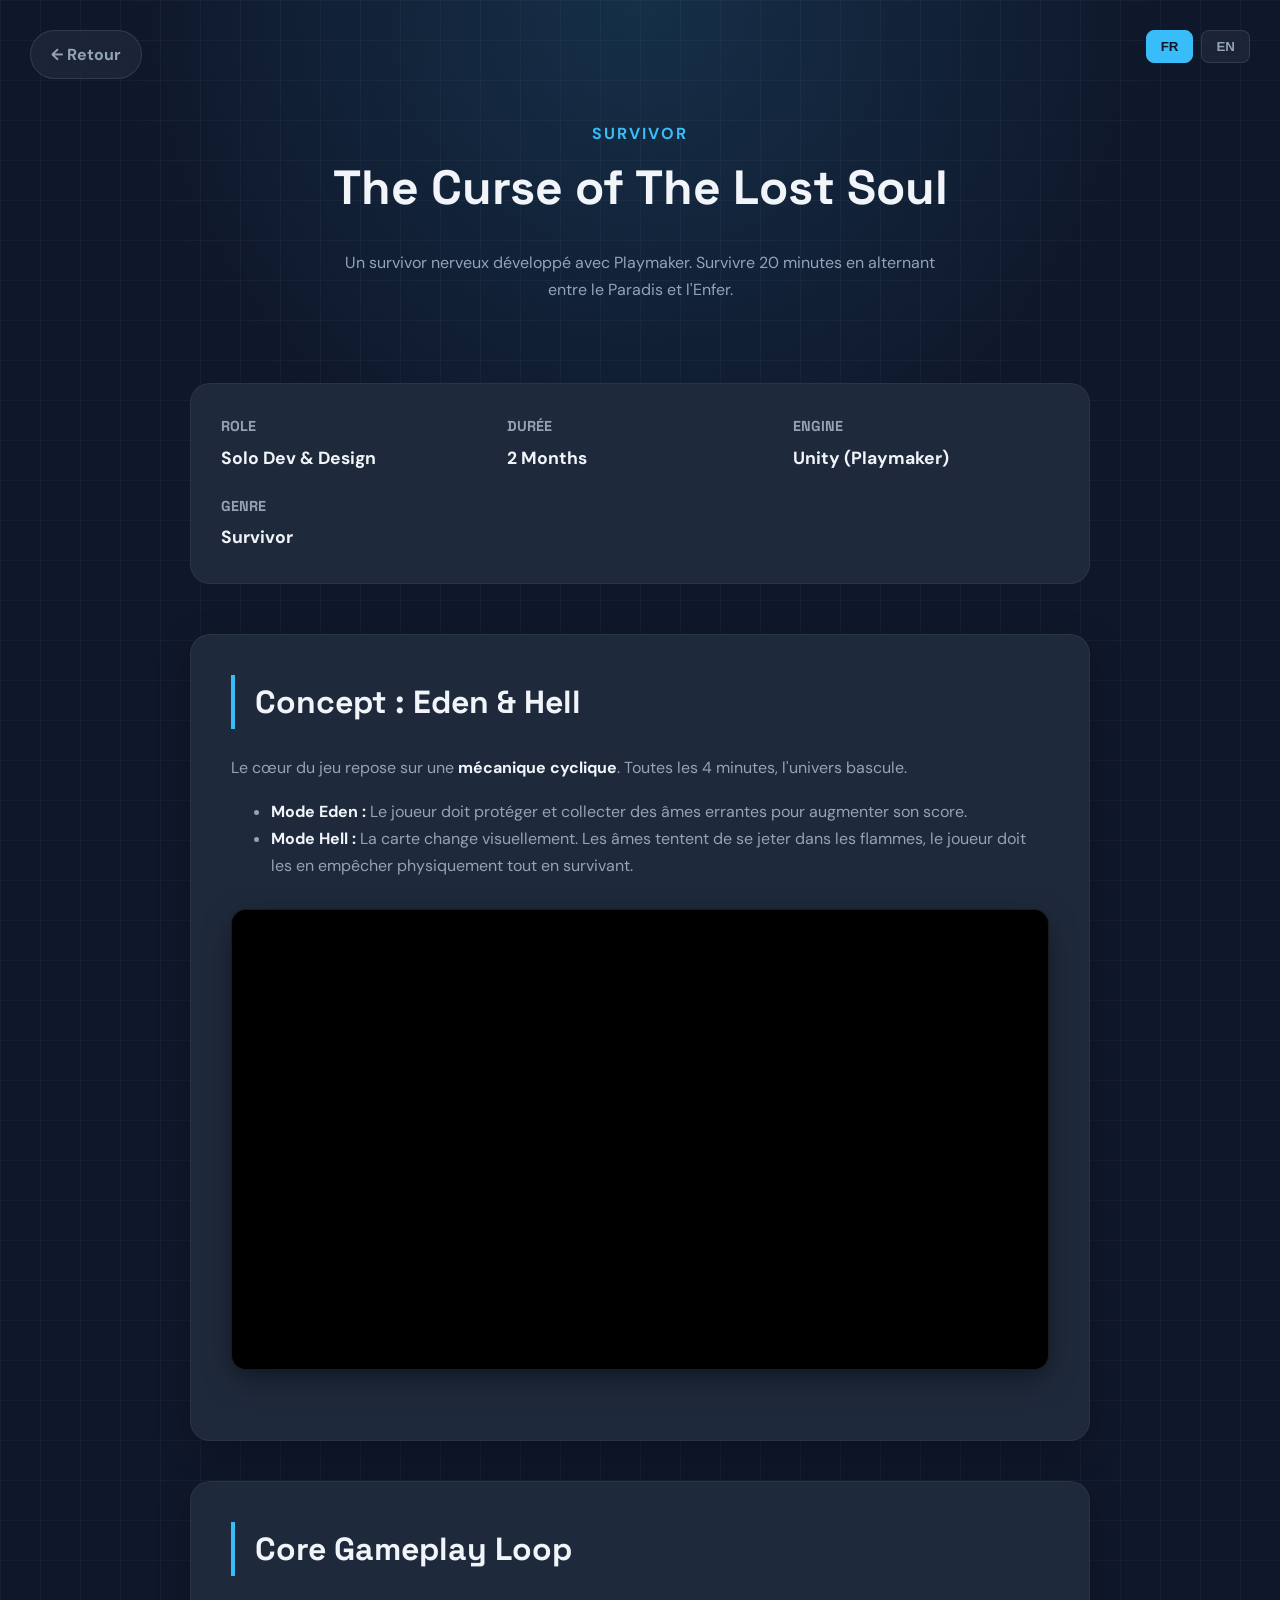
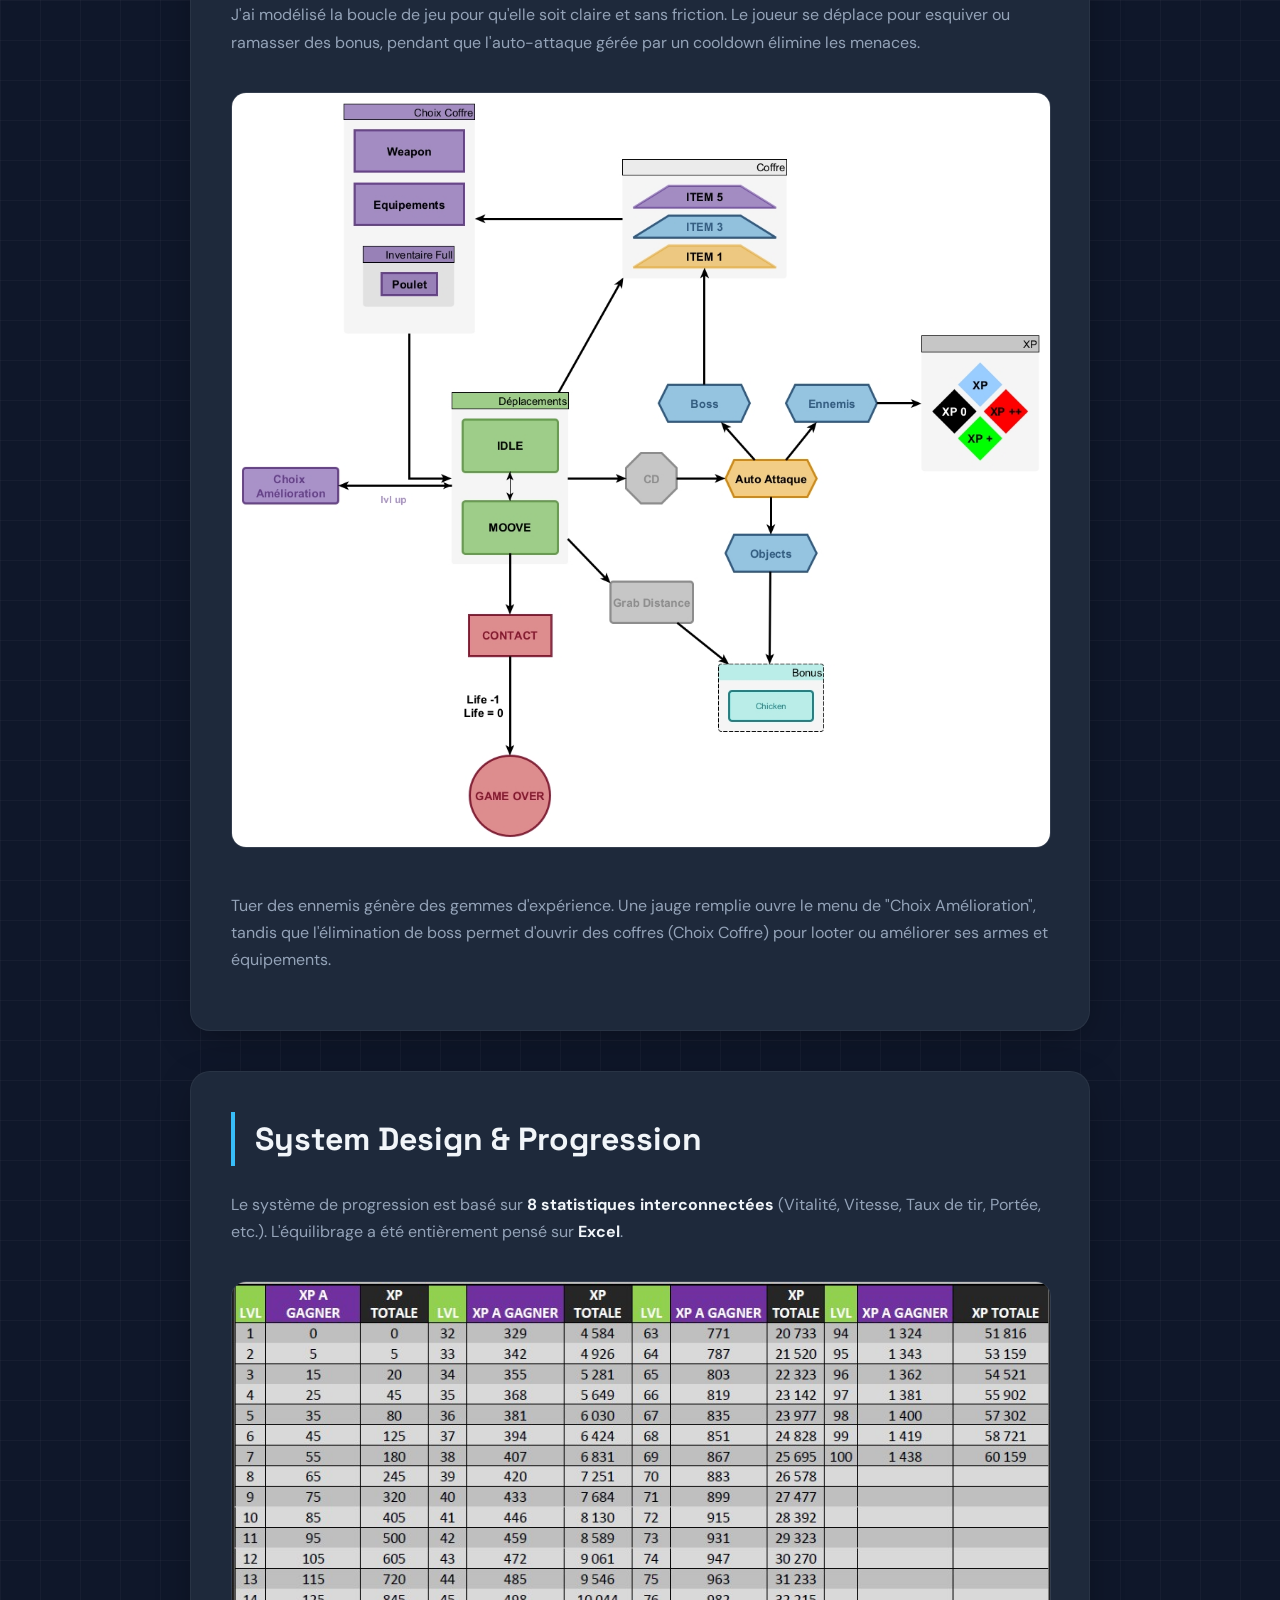
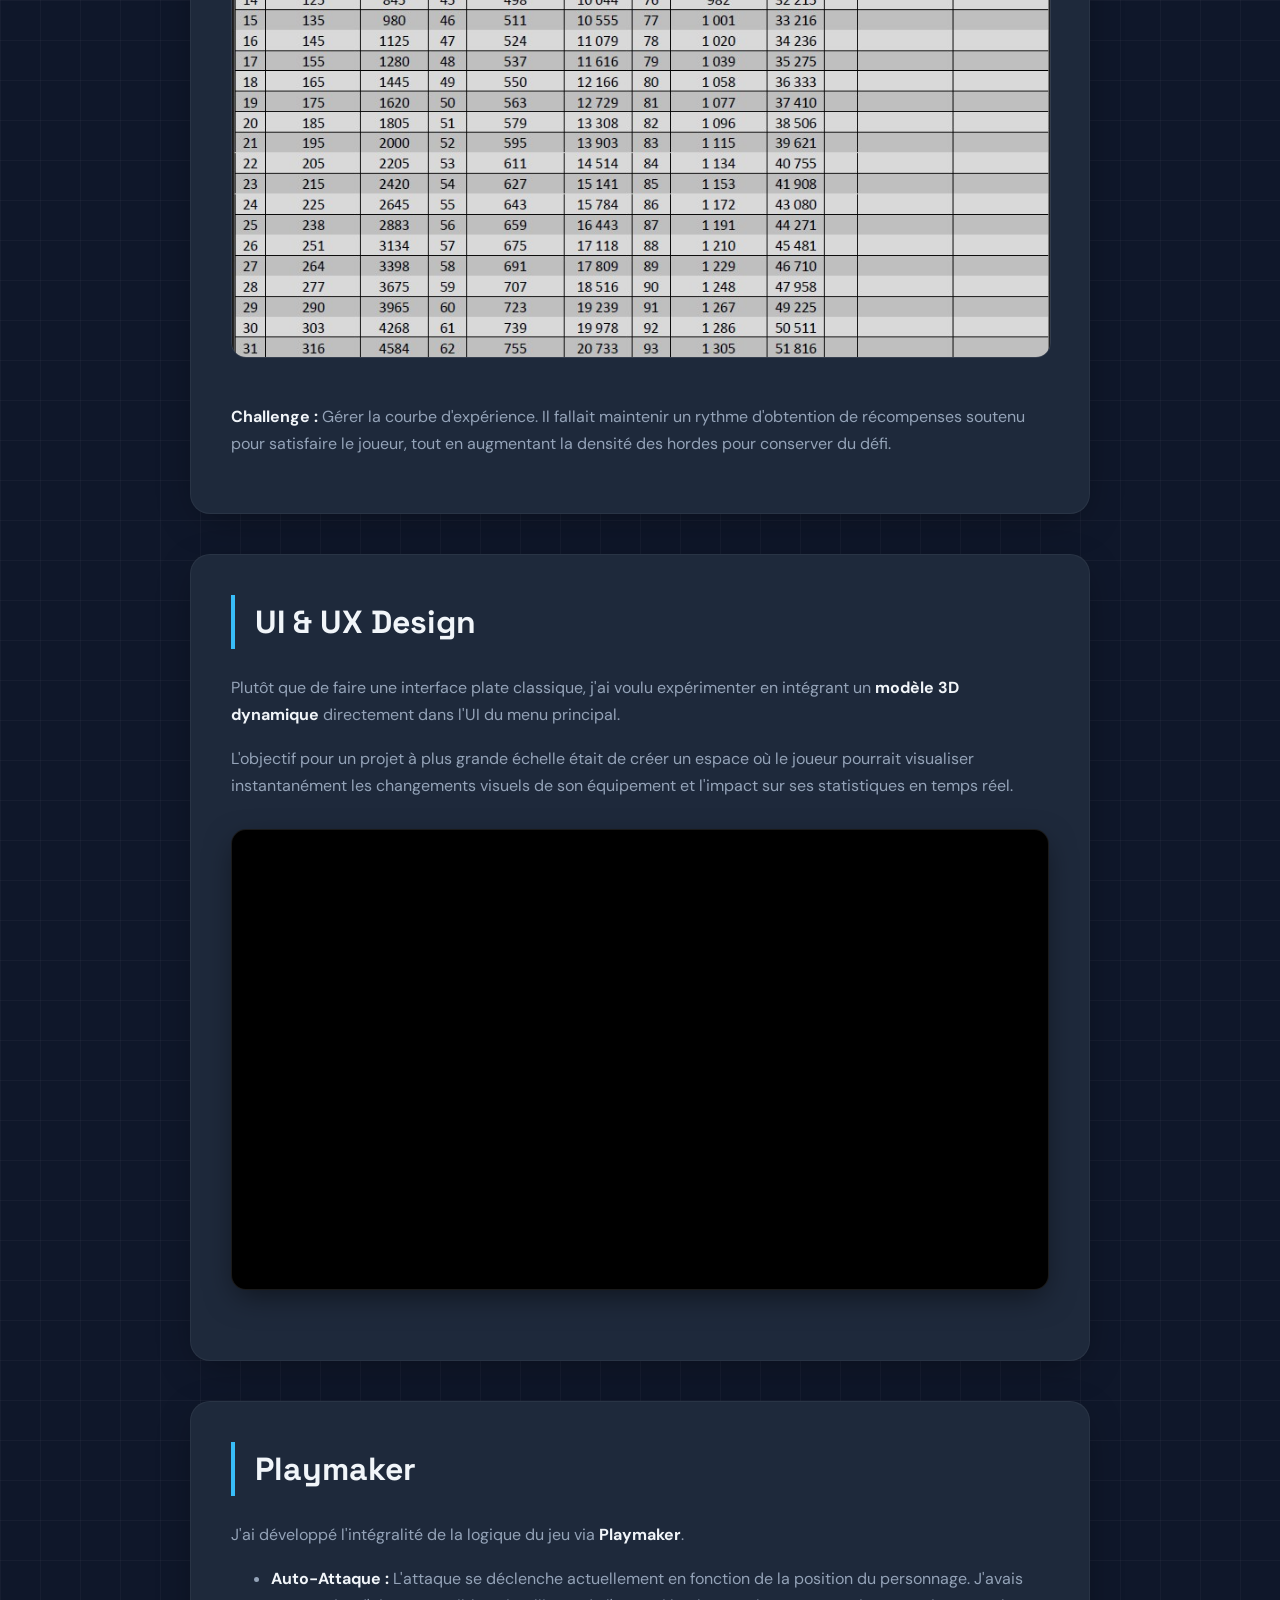
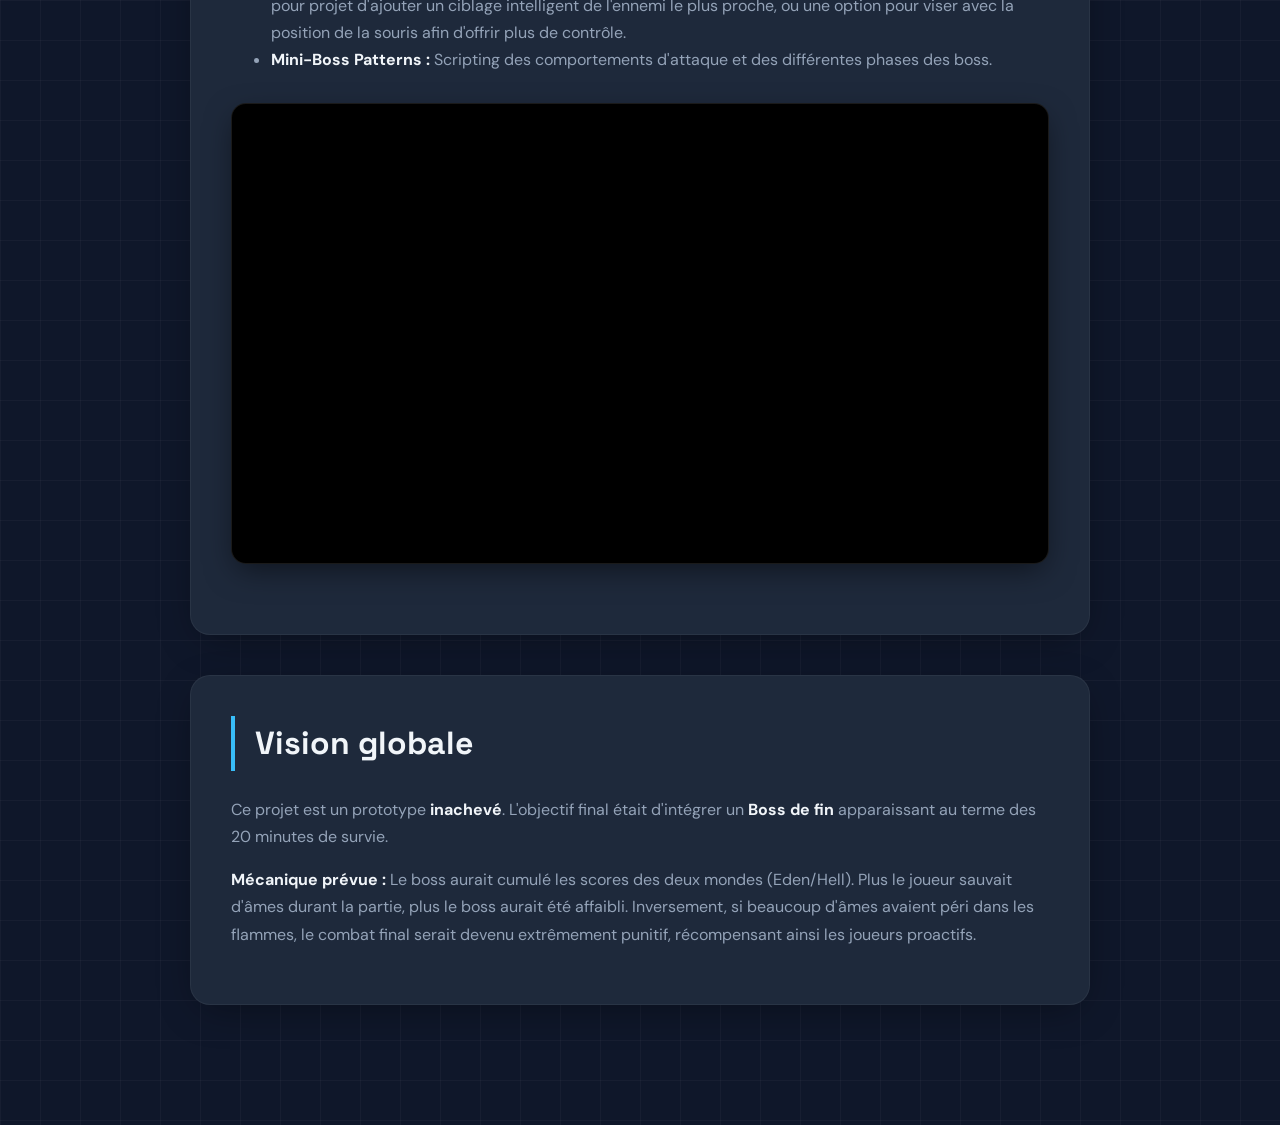
==== CurseOfTheLostSoul.html @ 392dc653 "Refactor HTML and CSS for clarity and styling Updated comments and adjusted margin and padding value" ====
<!DOCTYPE html>
<html lang="fr">
<head>
    <meta charset="UTF-8">
    <meta name="viewport" content="width=device-width, initial-scale=1.0">
    <title>The Curse of The Lost Soul - Gabriel Gajac</title>
    <link href="https://fonts.googleapis.com/css2?family=DM+Sans:wght@400;500;700&family=Space+Grotesk:wght@500;700&display=swap" rel="stylesheet">
    
    <style>
        /* --- DA DU PORTFOLIO --- */
        :root {
            --bg-deep: #0f172a;
            --bg-card: #1e293b;
            --text-white: #f1f5f9;
            --text-gray: #94a3b8;
            --primary: #38bdf8;
            --secondary: #34d399;
            --accent: #f472b6;
            --gradient-main: linear-gradient(135deg, var(--primary) 0%, #818cf8 100%);
        }

        body { 
            font-family: 'DM Sans', sans-serif; 
            background-color: var(--bg-deep); 
            color: var(--text-gray); 
            margin: 0; padding: 0; line-height: 1.7;
            background-image: 
                linear-gradient(rgba(255, 255, 255, 0.03) 1px, transparent 1px),
                linear-gradient(90deg, rgba(255, 255, 255, 0.03) 1px, transparent 1px);
            background-size: 40px 40px;
        }

        h1, h2, h3, h4 { font-family: 'Space Grotesk', sans-serif; color: var(--text-white); margin-top: 0; }
        strong { color: var(--text-white); }

        /* GESTION LANGUE */
        .lang-en { display: none; }
        body.en .lang-fr { display: none !important; }
        body.en .lang-en { display: block !important; }

        /* HEADER PROJET */
        .project-header {
            padding: 120px 20px 60px 20px;
            text-align: center;
            background: radial-gradient(circle at top, rgba(56, 189, 248, 0.15), transparent 70%);
        }
        .project-header h1 { font-size: 3rem; margin-bottom: 10px; }
        .subtitle { color: var(--primary); font-weight: 700; text-transform: uppercase; letter-spacing: 2px; }

        /* CONTAINER */
        .container { max-width: 900px; margin: 0 auto; padding: 0 20px 80px 20px; }

        /* DETAILS GRID */
        .details-grid {
            display: grid; grid-template-columns: repeat(auto-fit, minmax(200px, 1fr));
            gap: 20px; margin-bottom: 50px;
            background: var(--bg-card); padding: 30px; border-radius: 20px;
            border: 1px solid rgba(255,255,255,0.05);
        }
        .detail-item h4 { font-size: 0.9rem; color: var(--text-gray); margin-bottom: 5px; text-transform: uppercase; }
        .detail-item p { font-size: 1.1rem; color: var(--text-white); font-weight: 700; margin: 0; }

        /* CONTENT SECTIONS (ENCADRÉES) */
        .content-section { 
            margin-bottom: 40px; 
            background: var(--bg-card); 
            padding: 40px; 
            border-radius: 20px; 
            border: 1px solid rgba(255,255,255,0.05);
            box-shadow: 0 10px 40px -10px rgba(0,0,0,0.4);
        }
        .content-section h2 { 
            font-size: 2rem; border-left: 4px solid var(--primary); 
            padding-left: 20px; margin-bottom: 25px; 
        }
        
        /* IMAGES / VIDEOS */
        .media-block {
            background: #000; border-radius: 15px; overflow: hidden; margin: 30px 0;
            border: 1px solid rgba(255,255,255,0.1);
            box-shadow: 0 10px 30px -5px rgba(0,0,0,0.5);
        }
        .video-wrapper { position: relative; padding-bottom: 56.25%; height: 0; }
        .video-wrapper iframe { position: absolute; top: 0; left: 0; width: 100%; height: 100%; border: none; }
        .image-full { max-width: 100%; border-radius: 15px; margin: 20px 0; border: 1px solid rgba(255,255,255,0.1); }

        /* BOUTON RETOUR */
        .back-btn {
            position: fixed; top: 30px; left: 30px;
            color: var(--text-gray); text-decoration: none; font-weight: 700;
            background: rgba(30, 41, 59, 0.8); padding: 10px 20px; border-radius: 50px;
            border: 1px solid rgba(255,255,255,0.1); transition: 0.3s; z-index: 100;
        }
        .back-btn:hover { background: var(--text-white); color: var(--bg-deep); }
        
        /* BOUTON LANGUE */
        .lang-switch-container {
            position: fixed; top: 30px; right: 30px; z-index: 1000;
            display: flex; gap: 8px;
        }
        .lang-btn { 
            background: rgba(30, 41, 59, 0.8); border: 1px solid rgba(255,255,255,0.1); 
            color: var(--text-gray); padding: 8px 14px; cursor: pointer; 
            font-weight: 700; border-radius: 8px; transition: 0.3s;
        }
        .lang-btn:hover, body.fr #btn-fr, body.en #btn-en { 
            background: var(--primary); color: var(--bg-deep); border-color: var(--primary);
        }

    </style>
</head>
<body class="fr">

    <a href="index.html" class="back-btn">← <span class="lang-fr">Retour</span><span class="lang-en">Back</span></a>

    <div class="lang-switch-container">
        <button class="lang-btn" onclick="switchLang('fr')" id="btn-fr">FR</button>
        <button class="lang-btn" onclick="switchLang('en')" id="btn-en">EN</button>
    </div>

    <header class="project-header">
        <span class="subtitle">Survivor</span>
        <h1>The Curse of The Lost Soul</h1>
        <p style="max-width: 600px; margin: 20px auto;">
            <span class="lang-fr">Un survivor nerveux développé avec Playmaker. Survivre 20 minutes en alternant entre le Paradis et l'Enfer.</span>
            <span class="lang-en">A fast-paced survivor game developed with Playmaker. Survive 20 minutes switching between Heaven and Hell.</span>
        </p>
    </header>

    <div class="container">
        
        <div class="details-grid">
            <div class="detail-item">
                <h4>Role</h4>
                <p>Solo Dev & Design</p>
            </div>
            <div class="detail-item">
                <h4><span class="lang-fr">Durée</span><span class="lang-en">Duration</span></h4>
                <p>2 Months</p>
            </div>
            <div class="detail-item">
                <h4>Engine</h4>
                <p>Unity (Playmaker)</p>
            </div>
            <div class="detail-item">
                <h4>Genre</h4>
                <p>Survivor</p>
            </div>
        </div>

        <div class="content-section">
            <h2><span class="lang-fr">Concept : Eden & Hell</span><span class="lang-en">Concept: Eden & Hell</span></h2>
            <p class="lang-fr">
                Le cœur du jeu repose sur une <strong>mécanique cyclique</strong>. Toutes les 4 minutes, l'univers bascule.
            </p>
            <p class="lang-en">
                The core loop relies on a <strong>cyclic mechanic</strong>. Every 4 minutes, the world shifts.
            </p>
            <ul>
                <li>
                    <span class="lang-fr"><strong>Mode Eden :</strong> Le joueur doit protéger et collecter des âmes errantes pour augmenter son score.</span>
                    <span class="lang-en"><strong>Eden Mode:</strong> The player must protect and collect wandering souls to increase their score.</span>
                </li>
                <li>
                    <span class="lang-fr"><strong>Mode Hell :</strong> La carte change visuellement. Les âmes tentent de se jeter dans les flammes, le joueur doit les en empêcher physiquement tout en survivant.</span>
                    <span class="lang-en"><strong>Hell Mode:</strong> The map visually changes. Souls try to throw themselves into the flames; the player must physically stop them while surviving.</span>
                </li>
            </ul>
            
            <div class="media-block">
                <div class="video-wrapper"><iframe src="https://www.youtube.com/embed/Z5926WcIe9w" allowfullscreen></iframe></div>
            </div>
        </div>

        <div class="content-section">
            <h2>Core Gameplay Loop</h2>
            <p class="lang-fr">
                J'ai modélisé la boucle de jeu pour qu'elle soit claire et sans friction. Le joueur se déplace pour esquiver ou ramasser des bonus, pendant que l'auto-attaque gérée par un cooldown élimine les menaces.
            </p>
            <p class="lang-en">
                I mapped out the core loop to be clear and frictionless. The player moves to dodge or grab bonuses, while the cooldown-based auto-attack eliminates threats.
            </p>
            
            <img src="CoregameplayUpdate.jpg" alt="Core Gameplay Flowchart" class="image-full">
            
            <p class="lang-fr">
                Tuer des ennemis génère des gemmes d'expérience. Une jauge remplie ouvre le menu de "Choix Amélioration", tandis que l'élimination de boss permet d'ouvrir des coffres (Choix Coffre) pour looter ou améliorer ses armes et équipements.
            </p>
            <p class="lang-en">
                Killing enemies spawns experience gems. Filling the bar triggers the Upgrade Choice menu, whereas defeating bosses drops chests allowing the player to loot or upgrade weapons and equipment.
            </p>
        </div>

        <div class="content-section">
            <h2><span class="lang-fr">System Design & Progression</span><span class="lang-en">System Design & Progression</span></h2>
            <p class="lang-fr">
                Le système de progression est basé sur <strong>8 statistiques interconnectées</strong> (Vitalité, Vitesse, Taux de tir, Portée, etc.). L'équilibrage a été entièrement pensé sur <strong>Excel</strong>.
            </p>
            <p class="lang-en">
                The progression system is based on <strong>8 interconnected statistics</strong> (Vitality, Speed, Fire Rate, Range, etc.). The balancing was fully mapped out on <strong>Excel</strong>.
            </p>
            
            <img src="LevelUp.jpg" alt="Tableau Progression XP" class="image-full">

            <p class="lang-fr">
                <strong>Challenge :</strong> Gérer la courbe d'expérience. Il fallait maintenir un rythme d'obtention de récompenses soutenu pour satisfaire le joueur, tout en augmentant la densité des hordes pour conserver du défi.
            </p>
             <p class="lang-en">
                <strong>Challenge:</strong> Managing the experience curve. I needed to maintain a steady reward pace to satisfy the player, while simultaneously increasing horde density to keep the game challenging.
            </p>
        </div>

        <div class="content-section">
            <h2>UI & UX Design</h2>
            <p class="lang-fr">
                Plutôt que de faire une interface plate classique, j'ai voulu expérimenter en intégrant un <strong>modèle 3D dynamique</strong> directement dans l'UI du menu principal. 
            </p>
            <p class="lang-en">
                Rather than using a classic flat interface, I experimented by integrating a <strong>dynamic 3D model</strong> directly into the main menu UI.
            </p>
            <p class="lang-fr">
                L'objectif pour un projet à plus grande échelle était de créer un espace où le joueur pourrait visualiser instantanément les changements visuels de son équipement et l'impact sur ses statistiques en temps réel.
            </p>
            <p class="lang-en">
                The goal for a larger-scale version of the project was to create a hub where the player could instantly visualize visual changes to their gear and the impact on their stats in real time.
            </p>
            
            <div class="media-block">
                <div class="video-wrapper"><iframe src="https://www.youtube.com/embed/mklY8YlDR3c" allowfullscreen></iframe></div>
            </div>
        </div>

        <div class="content-section">
            <h2>Playmaker</h2>
            <p class="lang-fr">
                J'ai développé l'intégralité de la logique du jeu via <strong>Playmaker</strong>.
            </p>
            <p class="lang-en">
                I developed the entire game logic using <strong>Playmaker</strong>.
            </p>
            <ul class="role-list">
                <li>
                    <span class="lang-fr"><strong>Auto-Attaque :</strong> L'attaque se déclenche actuellement en fonction de la position du personnage. J'avais pour projet d'ajouter un ciblage intelligent de l'ennemi le plus proche, ou une option pour viser avec la position de la souris afin d'offrir plus de contrôle.</span>
                    <span class="lang-en"><strong>Auto-Attack:</strong> Attacks currently trigger based on the character's position. I planned to implement smart targeting (nearest enemy) or an option to aim with the mouse position for more player control.</span>
                </li>
                <li>
                    <span class="lang-fr"><strong>Mini-Boss Patterns :</strong> Scripting des comportements d'attaque et des différentes phases des boss.</span>
                    <span class="lang-en"><strong>Mini-Boss Patterns:</strong> Scripting of attack behaviors and boss phases.</span>
                </li>
            </ul>
            
            <div class="media-block">
                <div class="video-wrapper"><iframe src="https://www.youtube.com/embed/dToJ2rAMNgQ" allowfullscreen></iframe></div>
            </div>
        </div>

        <div class="content-section">
            <h2><span class="lang-fr">Vision globale</span><span class="lang-en">Overall Vision</span></h2>
            <p class="lang-fr">
                Ce projet est un prototype <strong>inachevé</strong>. L'objectif final était d'intégrer un <strong>Boss de fin</strong> apparaissant au terme des 20 minutes de survie.
            </p>
            <p class="lang-en">
                This project is an <strong>unfinished</strong> prototype. The final goal was to feature a <strong>Final Boss</strong> appearing after the 20-minute mark.
            </p>
            <p class="lang-fr">
                <strong>Mécanique prévue :</strong> Le boss aurait cumulé les scores des deux mondes (Eden/Hell). Plus le joueur sauvait d'âmes durant la partie, plus le boss aurait été affaibli. Inversement, si beaucoup d'âmes avaient péri dans les flammes, le combat final serait devenu extrêmement punitif, récompensant ainsi les joueurs proactifs.
            </p>
            <p class="lang-en">
                <strong>Planned Mechanic:</strong> The boss would have scaled based on scores from both worlds (Eden/Hell). The more souls the player saved, the weaker the boss would have been. Conversely, if too many souls burned, the final fight would have become extremely punishing, rewarding proactive players.
            </p>
        </div>

    </div>

    <script>
        function switchLang(lang) {
            localStorage.setItem('portfolioLang', lang);
            document.body.className = lang;
        }
        document.addEventListener('DOMContentLoaded', () => {
            const savedLang = localStorage.getItem('portfolioLang') || 'fr';
            switchLang(savedLang);
        });
    </script>

</body>
</html>
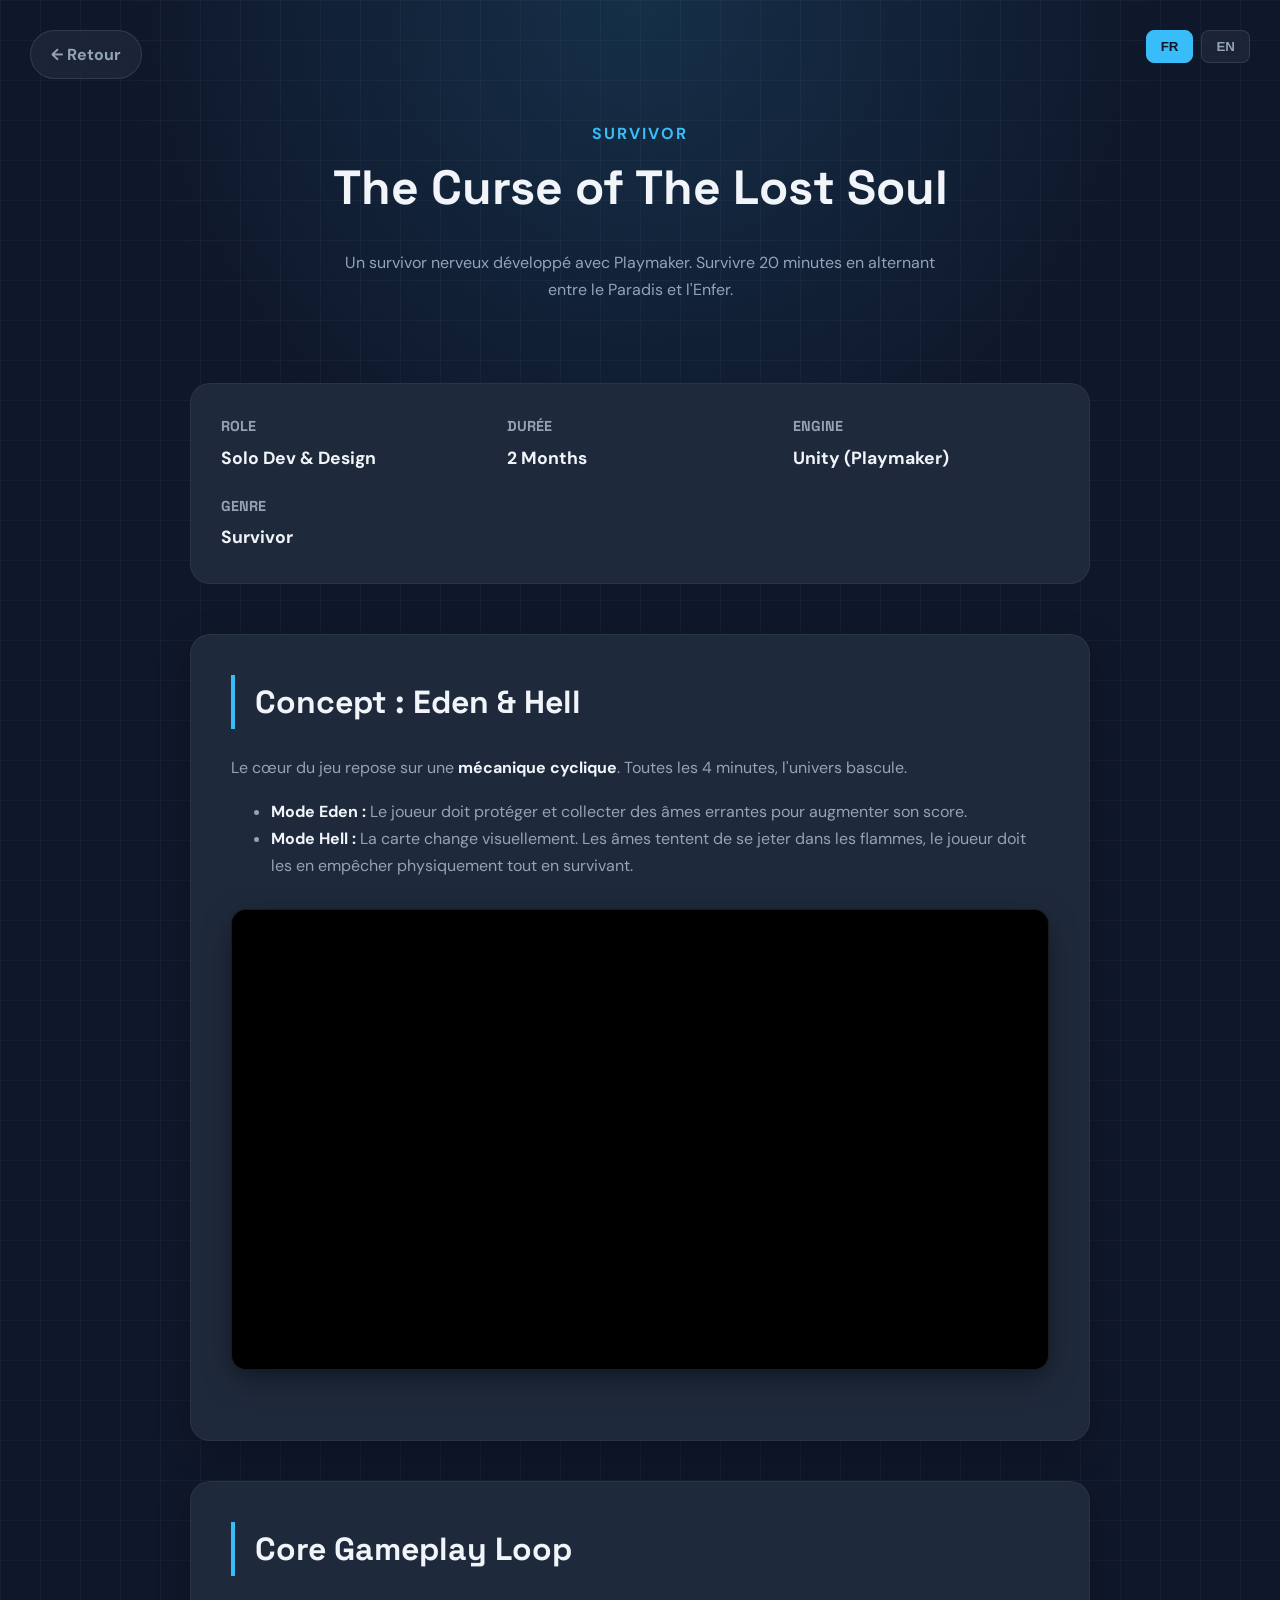
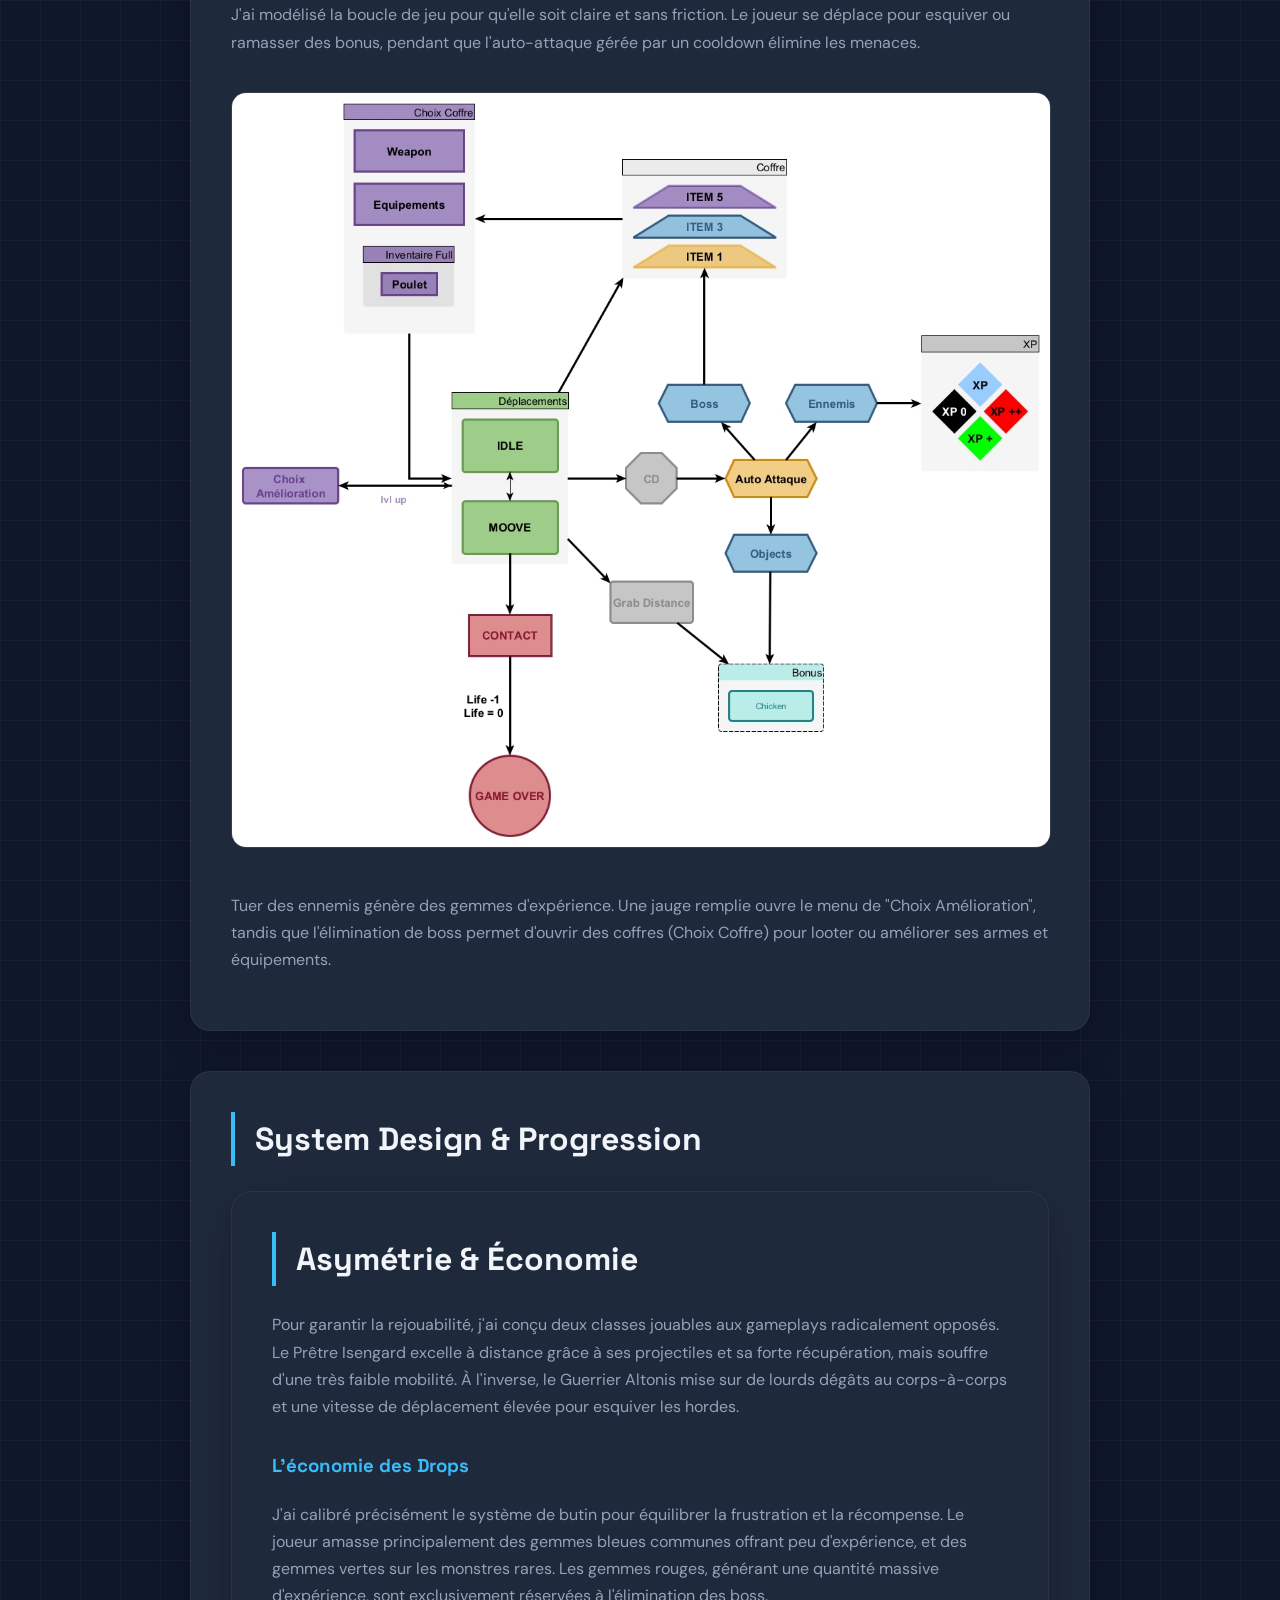
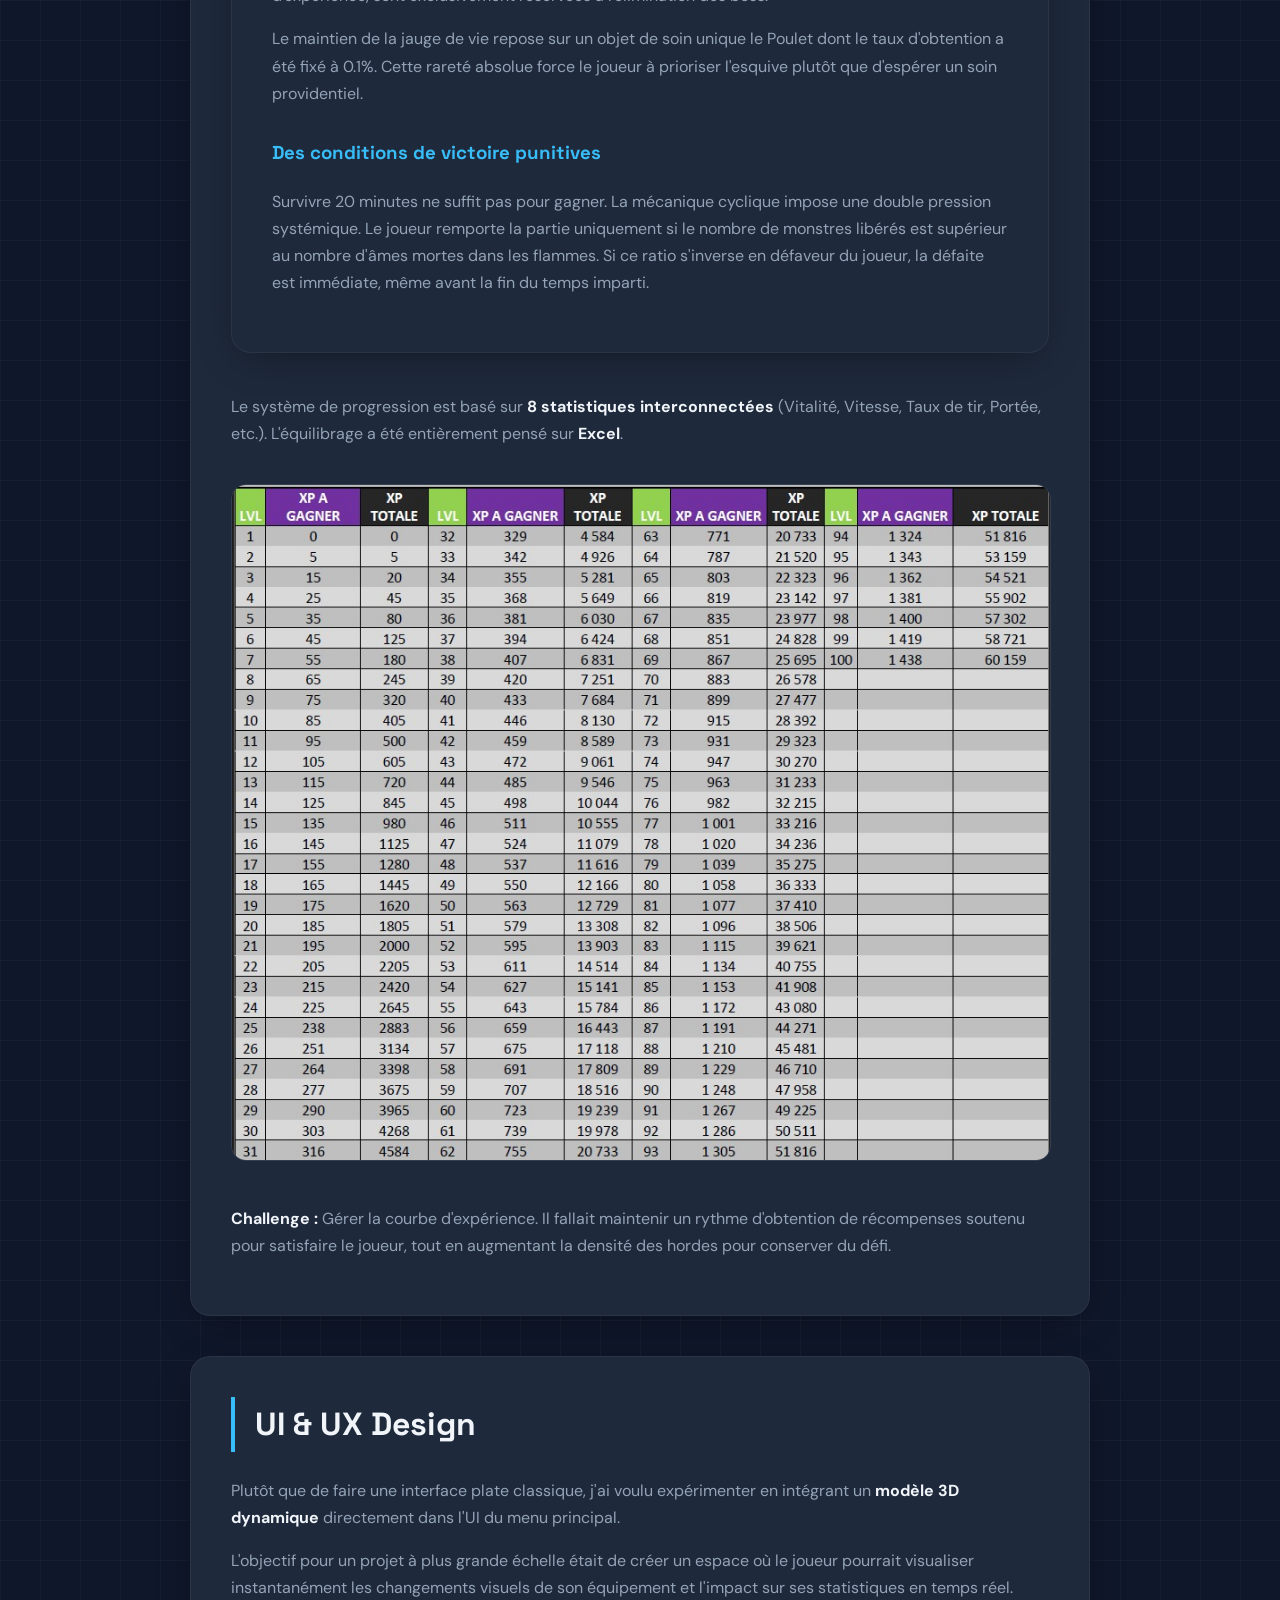
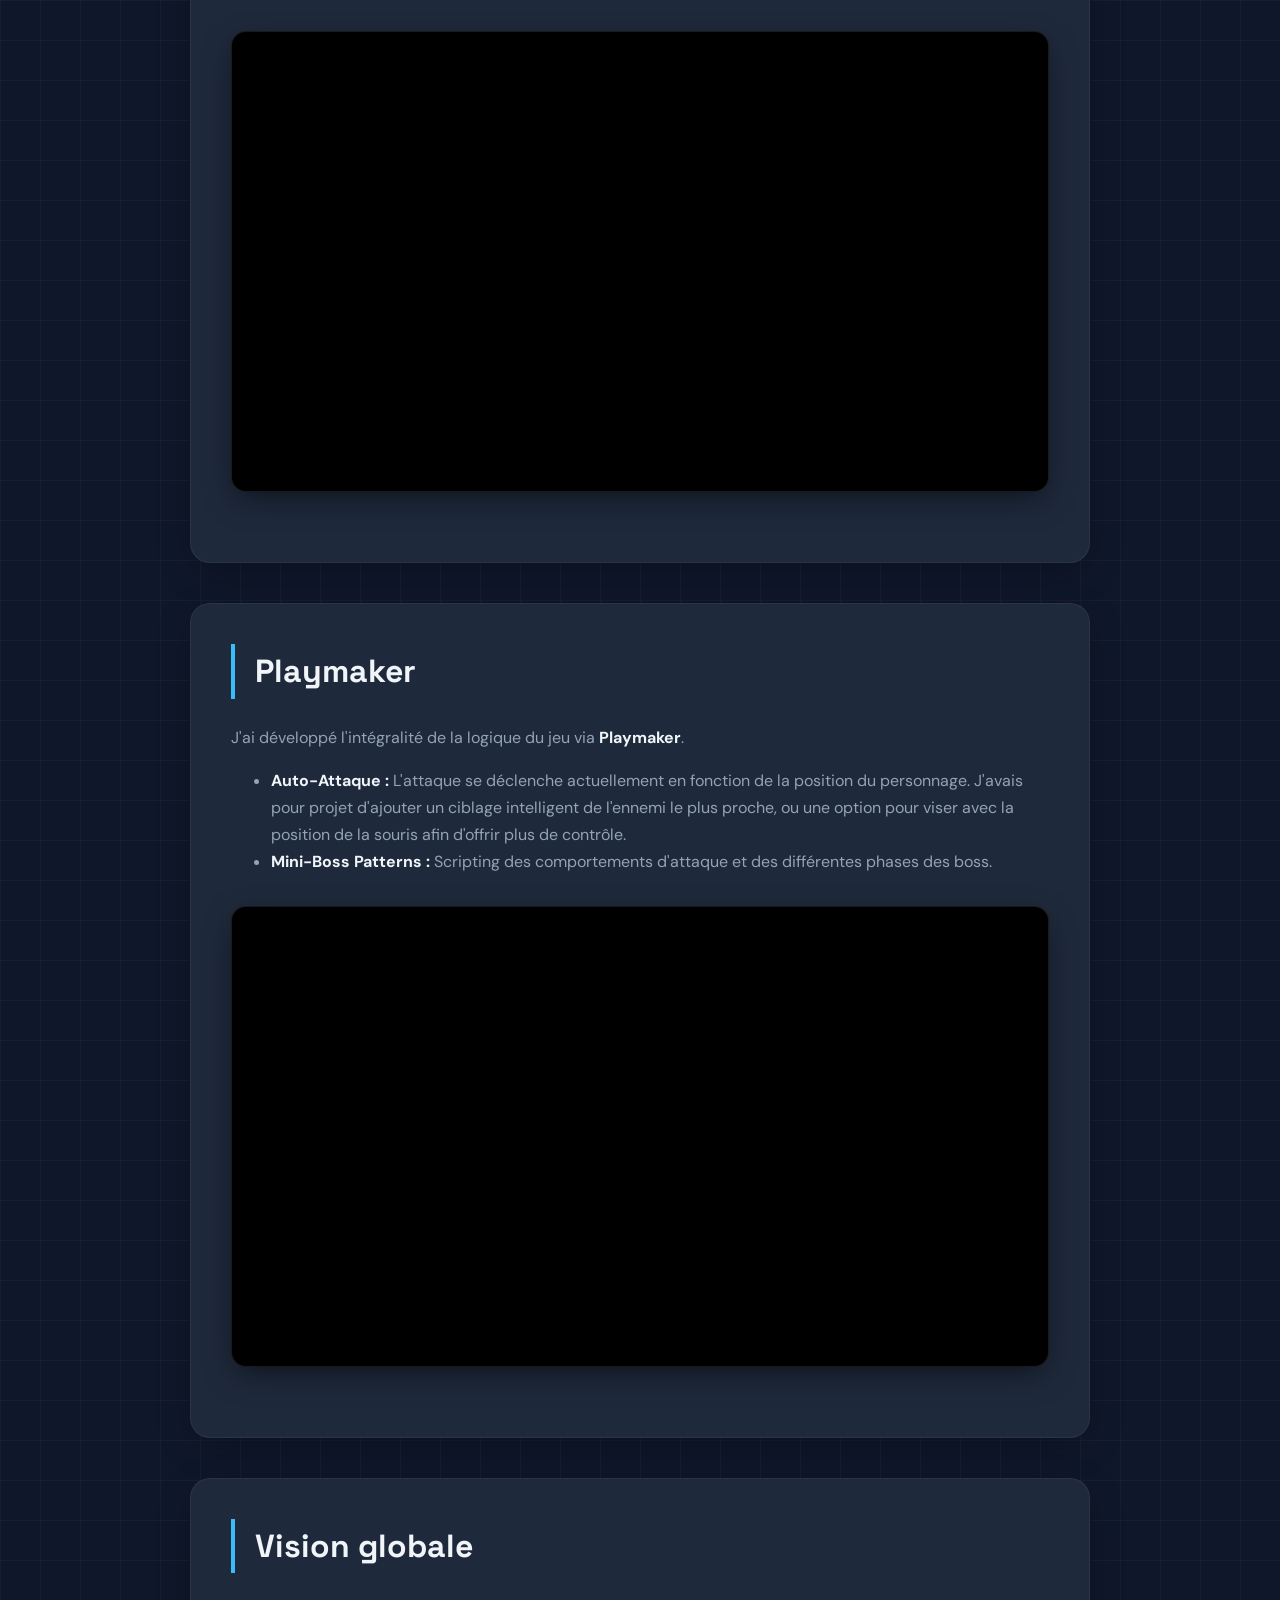
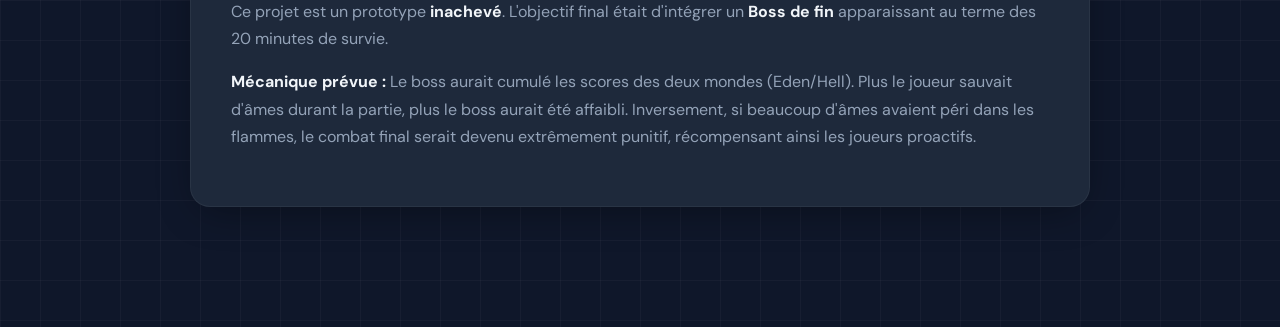
==== commit 06e9f760: "Update CurseOfTheLostSoul.html" ====
--- a/CurseOfTheLostSoul.html
+++ b/CurseOfTheLostSoul.html
@@ -193,6 +193,38 @@
 
         <div class="content-section">
             <h2><span class="lang-fr">System Design & Progression</span><span class="lang-en">System Design & Progression</span></h2>
+            <div class="content-section">
+            <h2><span class="lang-fr">Asymétrie & Économie</span><span class="lang-en">Asymmetry & Economy</span></h2>
+            
+            <p class="lang-fr">
+                Pour garantir la rejouabilité, j'ai conçu deux classes jouables aux gameplays radicalement opposés. Le Prêtre Isengard excelle à distance grâce à ses projectiles et sa forte récupération, mais souffre d'une très faible mobilité. À l'inverse, le Guerrier Altonis mise sur de lourds dégâts au corps-à-corps et une vitesse de déplacement élevée pour esquiver les hordes.
+            </p>
+            <p class="lang-en">
+                To ensure replayability, I designed two playable classes with radically opposite playstyles. The Priest Isengard excels at long range with projectiles and high recovery but suffers from very low mobility. Conversely, the Warrior Altonis relies on heavy melee damage and high movement speed to dodge the hordes.
+            </p>
+
+            <h3 style="color: var(--primary); margin-top: 30px;"><span class="lang-fr">L'économie des Drops</span><span class="lang-en">Drop Economy</span></h3>
+            <p class="lang-fr">
+                J'ai calibré précisément le système de butin pour équilibrer la frustration et la récompense. Le joueur amasse principalement des gemmes bleues communes offrant peu d'expérience, et des gemmes vertes sur les monstres rares. Les gemmes rouges, générant une quantité massive d'expérience, sont exclusivement réservées à l'élimination des boss. 
+            </p>
+            <p class="lang-en">
+                I precisely calibrated the loot system to balance frustration and reward. The player mainly collects common blue gems offering low experience, and green gems from rare monsters. Red gems, generating a massive amount of experience, are exclusively reserved for boss takedowns.
+            </p>
+            <p class="lang-fr">
+                Le maintien de la jauge de vie repose sur un objet de soin unique le Poulet dont le taux d'obtention a été fixé à 0.1%. Cette rareté absolue force le joueur à prioriser l'esquive plutôt que d'espérer un soin providentiel.
+            </p>
+            <p class="lang-en">
+                Maintaining the health bar relies on a single healing item the Chicken whose drop rate was set at 0.1%. This absolute rarity forces the player to prioritize dodging rather than hoping for a miraculous heal.
+            </p>
+
+            <h3 style="color: var(--primary); margin-top: 30px;"><span class="lang-fr">Des conditions de victoire punitives</span><span class="lang-en">Punitive Win Conditions</span></h3>
+            <p class="lang-fr">
+                Survivre 20 minutes ne suffit pas pour gagner. La mécanique cyclique impose une double pression systémique. Le joueur remporte la partie uniquement si le nombre de monstres libérés est supérieur au nombre d'âmes mortes dans les flammes. Si ce ratio s'inverse en défaveur du joueur, la défaite est immédiate, même avant la fin du temps imparti.
+            </p>
+            <p class="lang-en">
+                Surviving 20 minutes is not enough to win. The cyclic mechanic imposes a double systemic pressure. The player wins the game only if the number of freed monsters is higher than the number of souls lost in the flames. If this ratio reverses against the player, defeat is immediate, even before the timer ends.
+            </p>
+        </div>
             <p class="lang-fr">
                 Le système de progression est basé sur <strong>8 statistiques interconnectées</strong> (Vitalité, Vitesse, Taux de tir, Portée, etc.). L'équilibrage a été entièrement pensé sur <strong>Excel</strong>.
             </p>
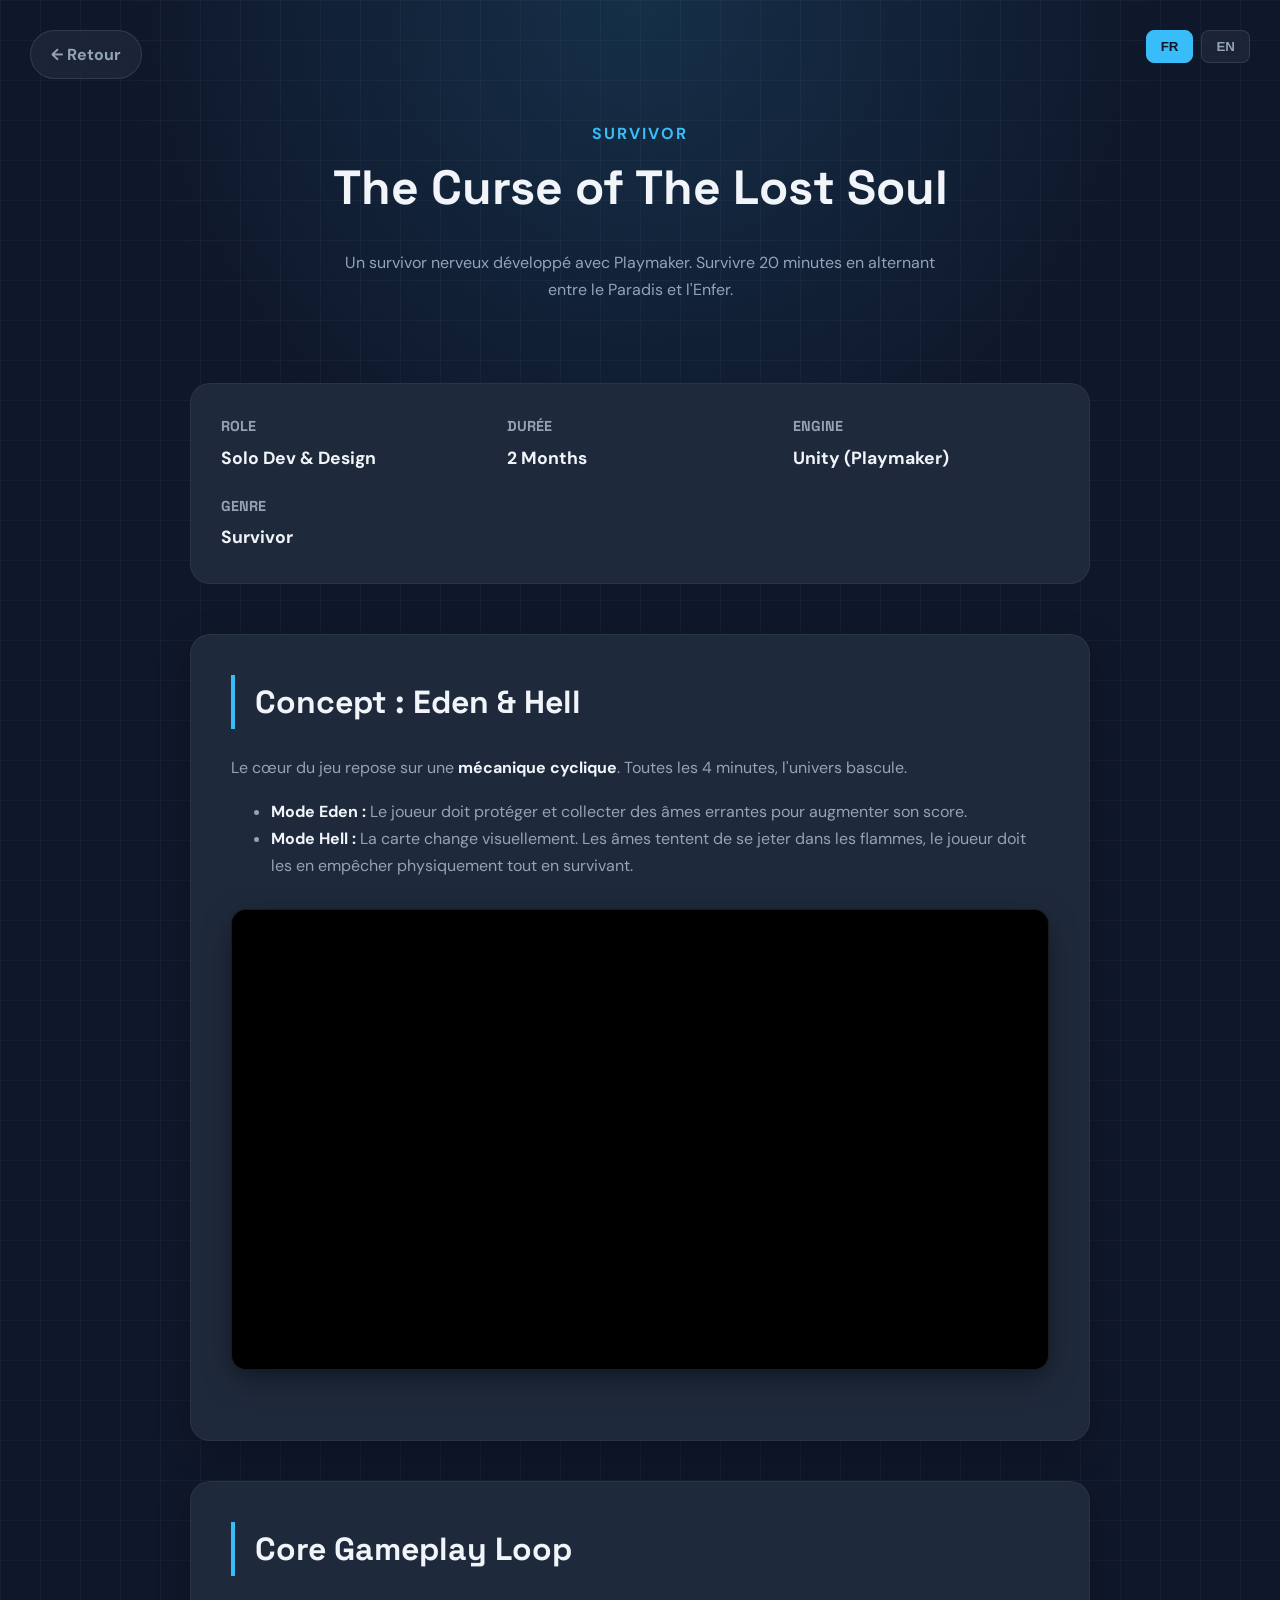
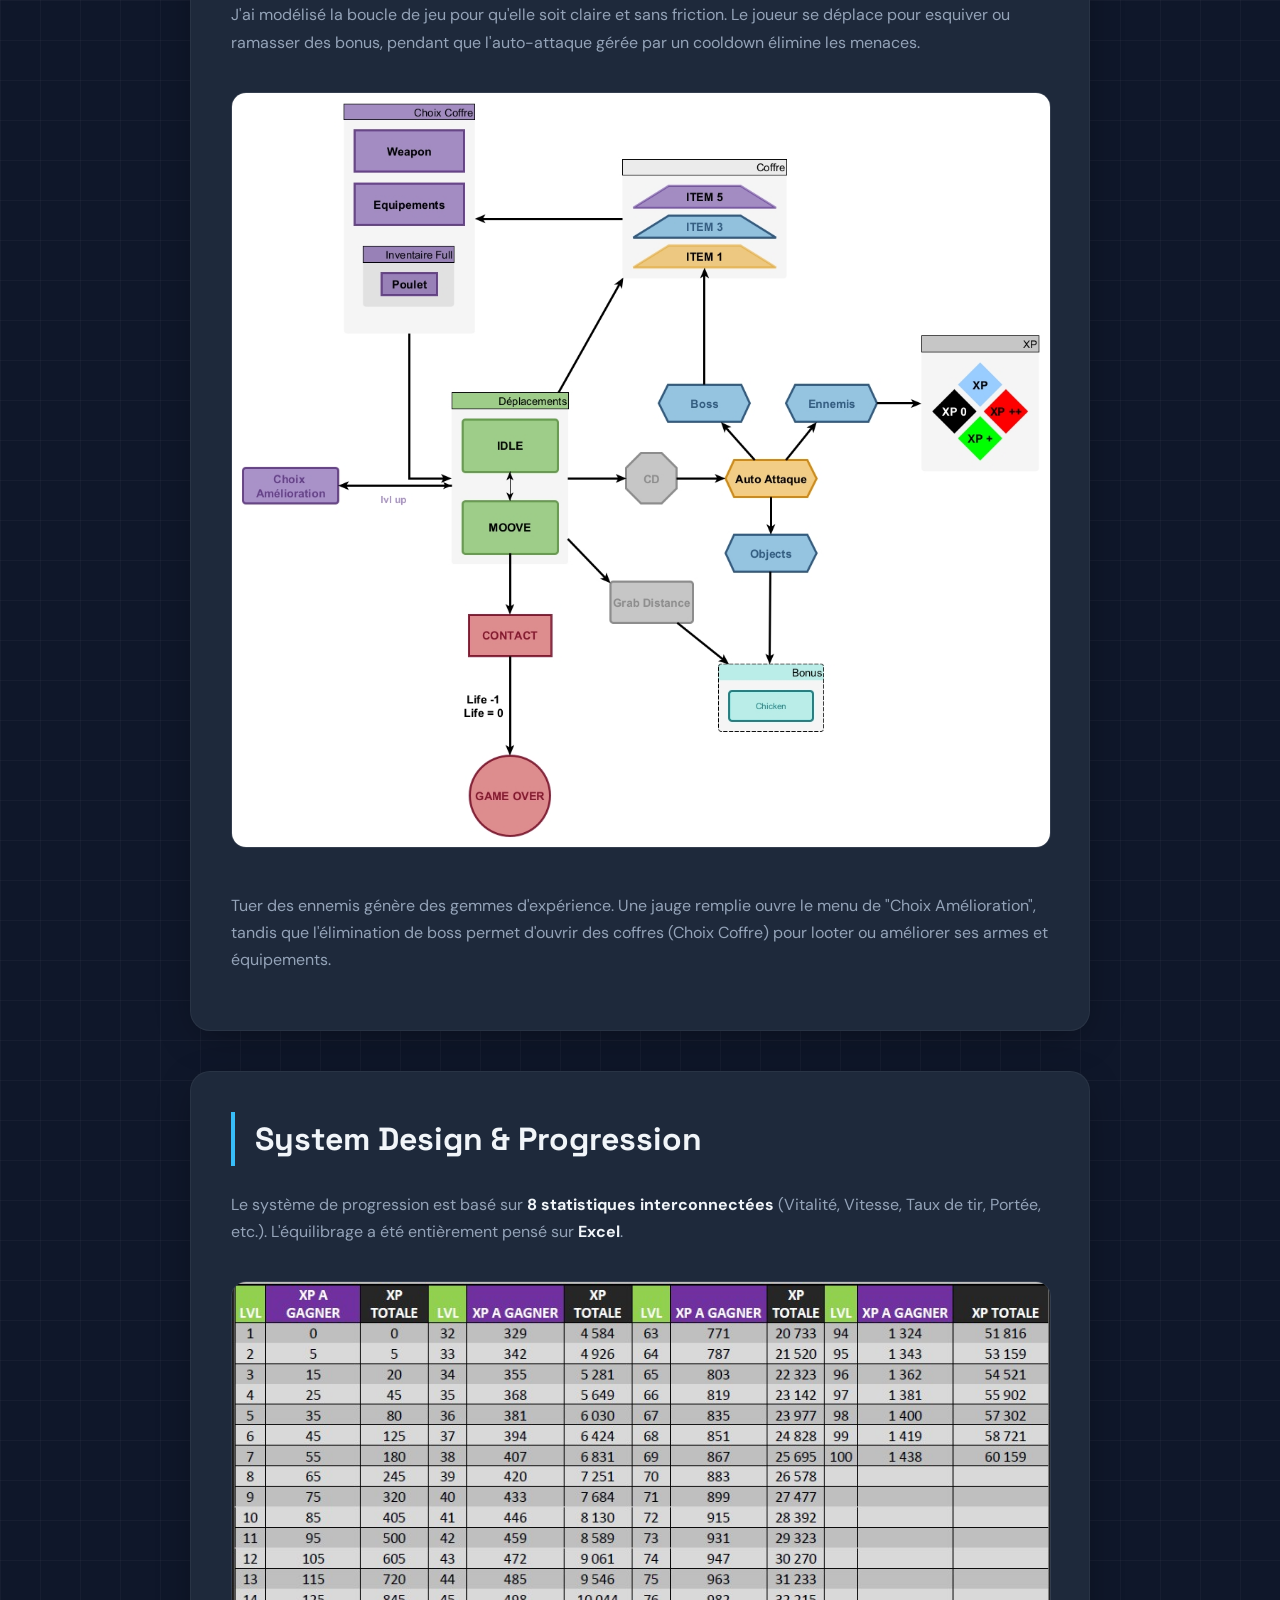
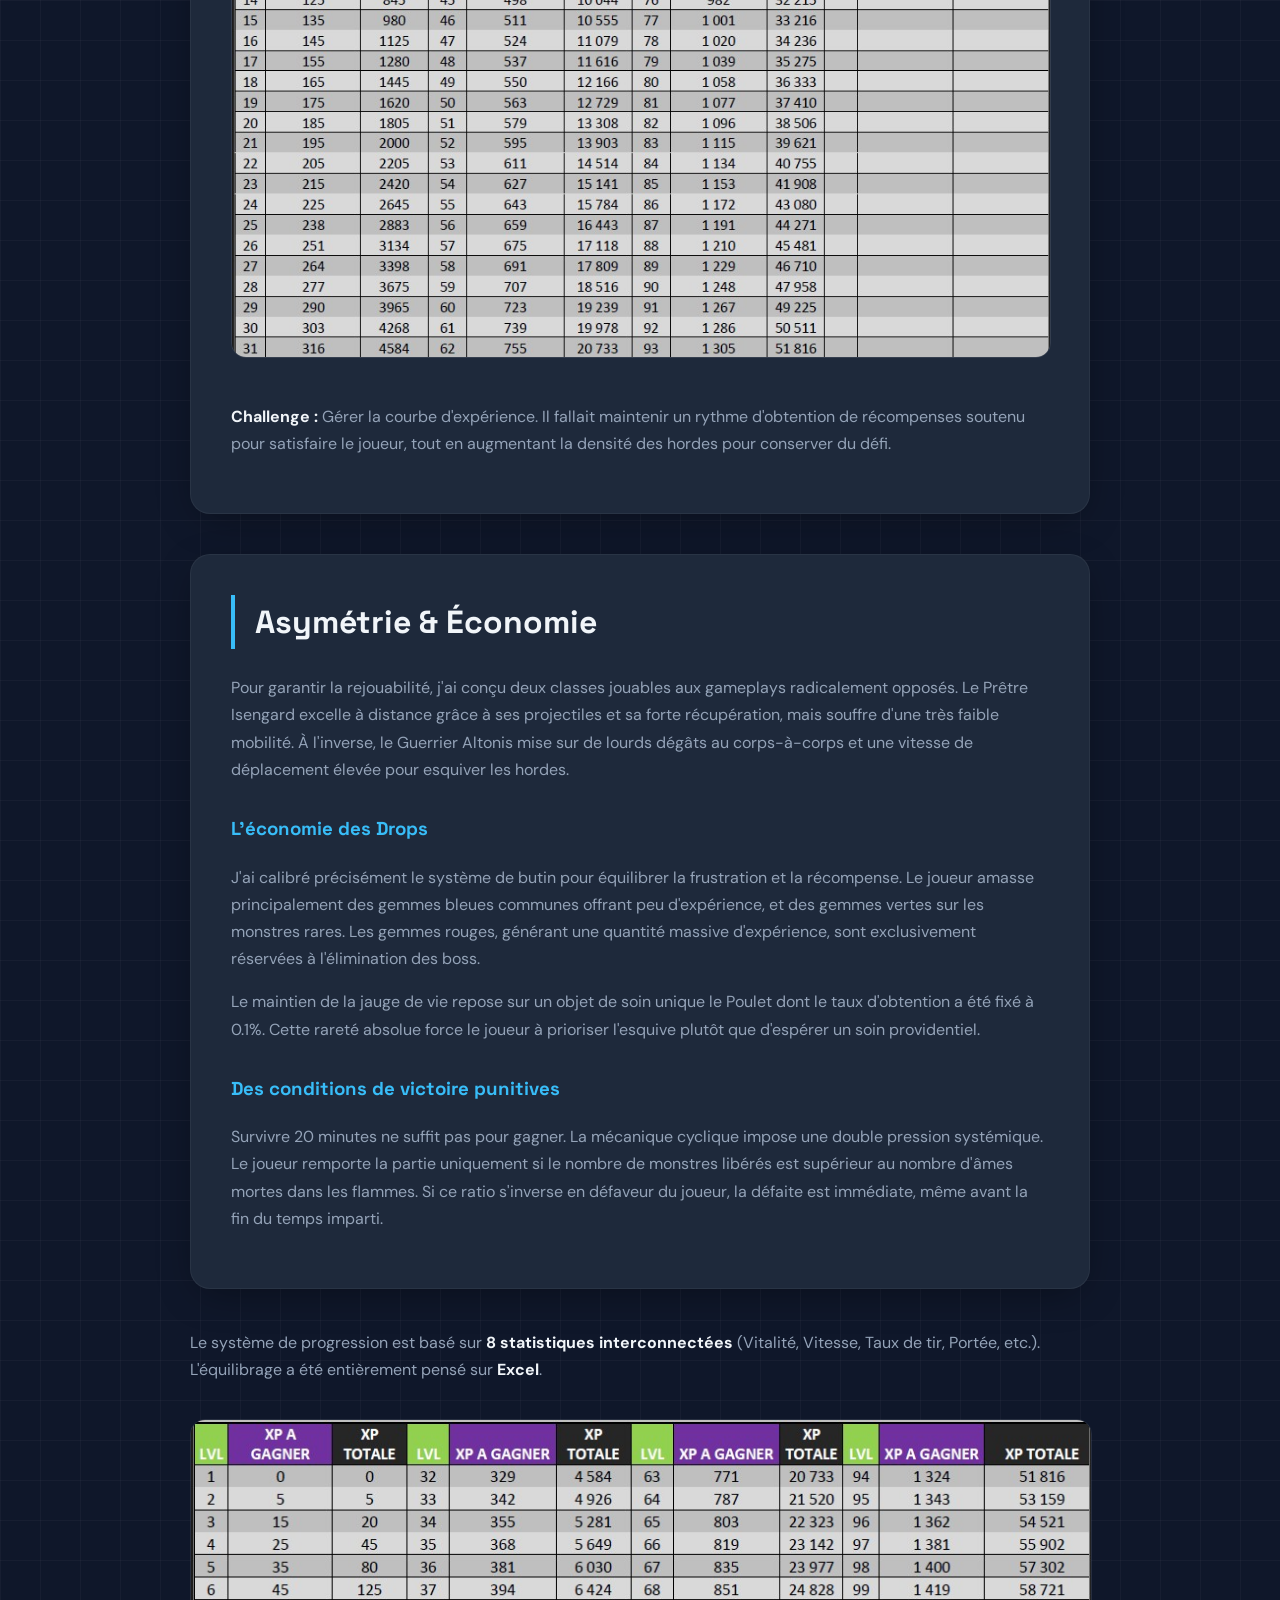
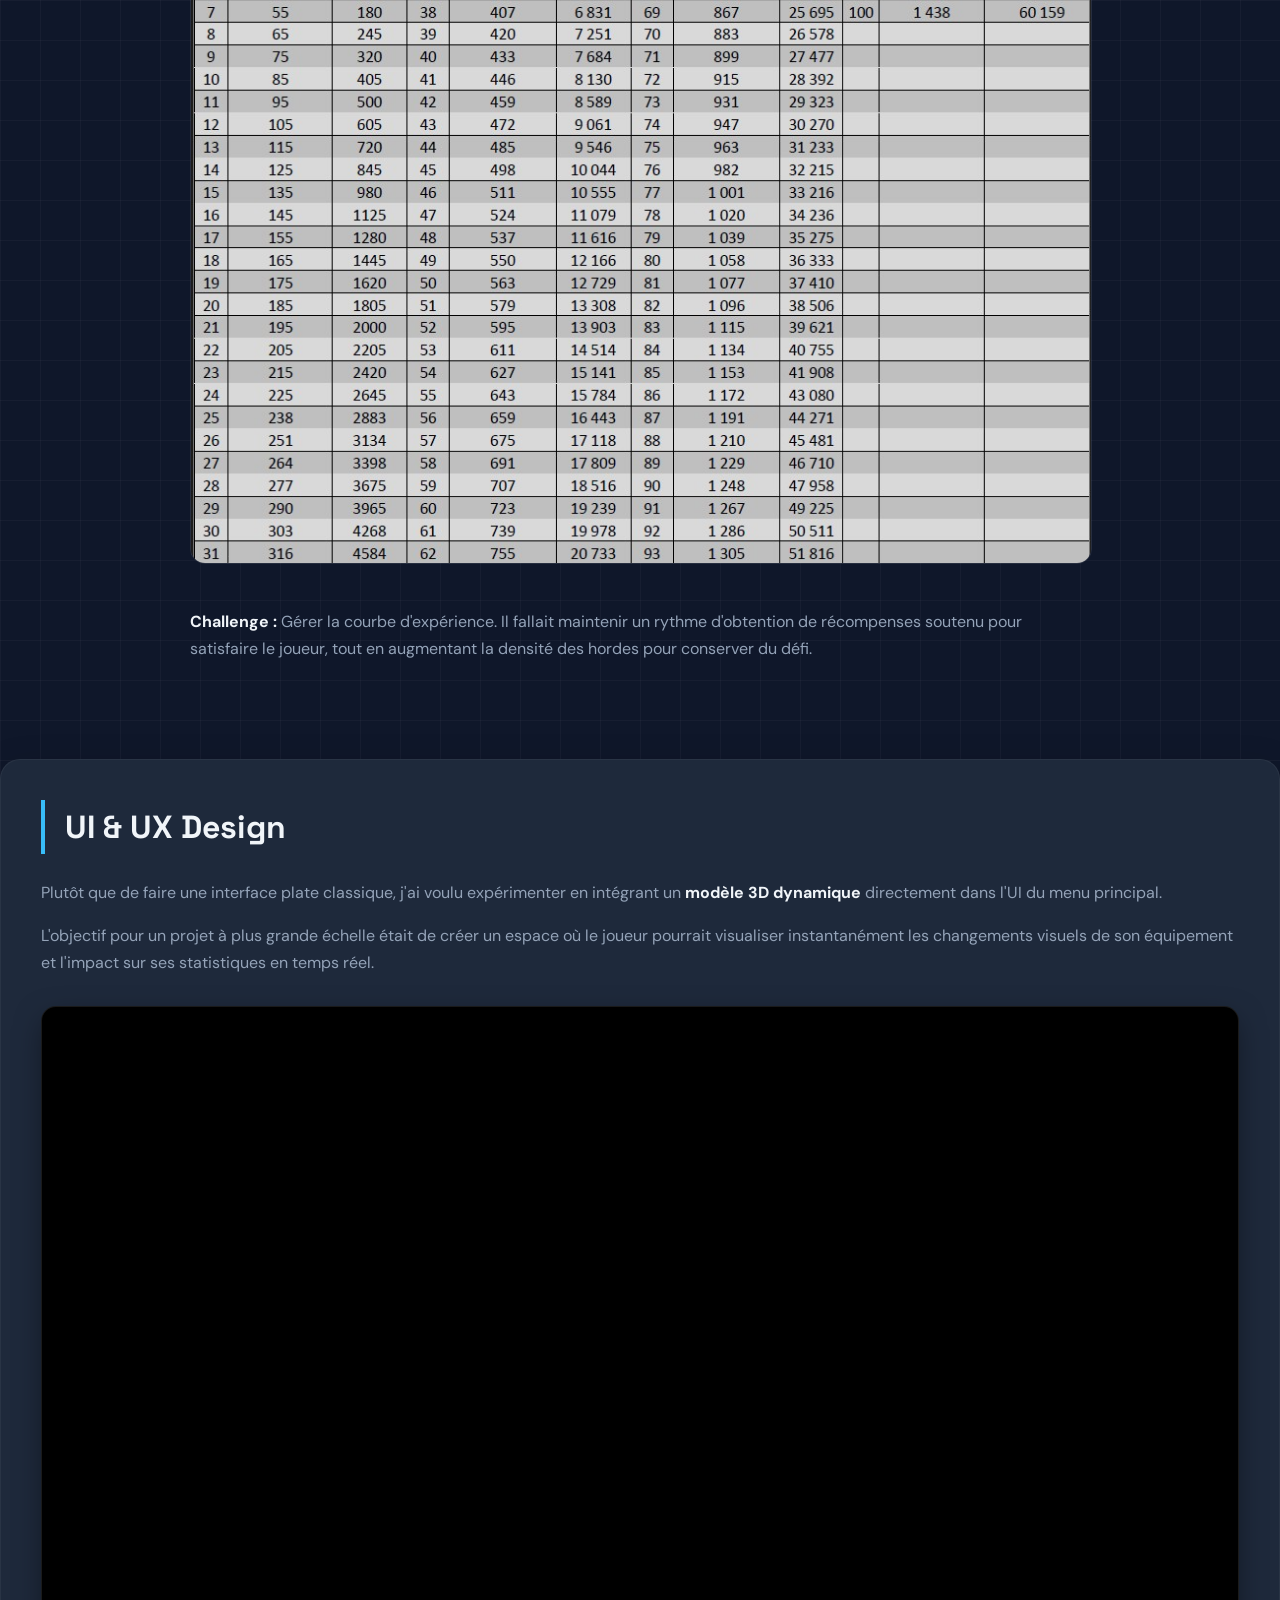
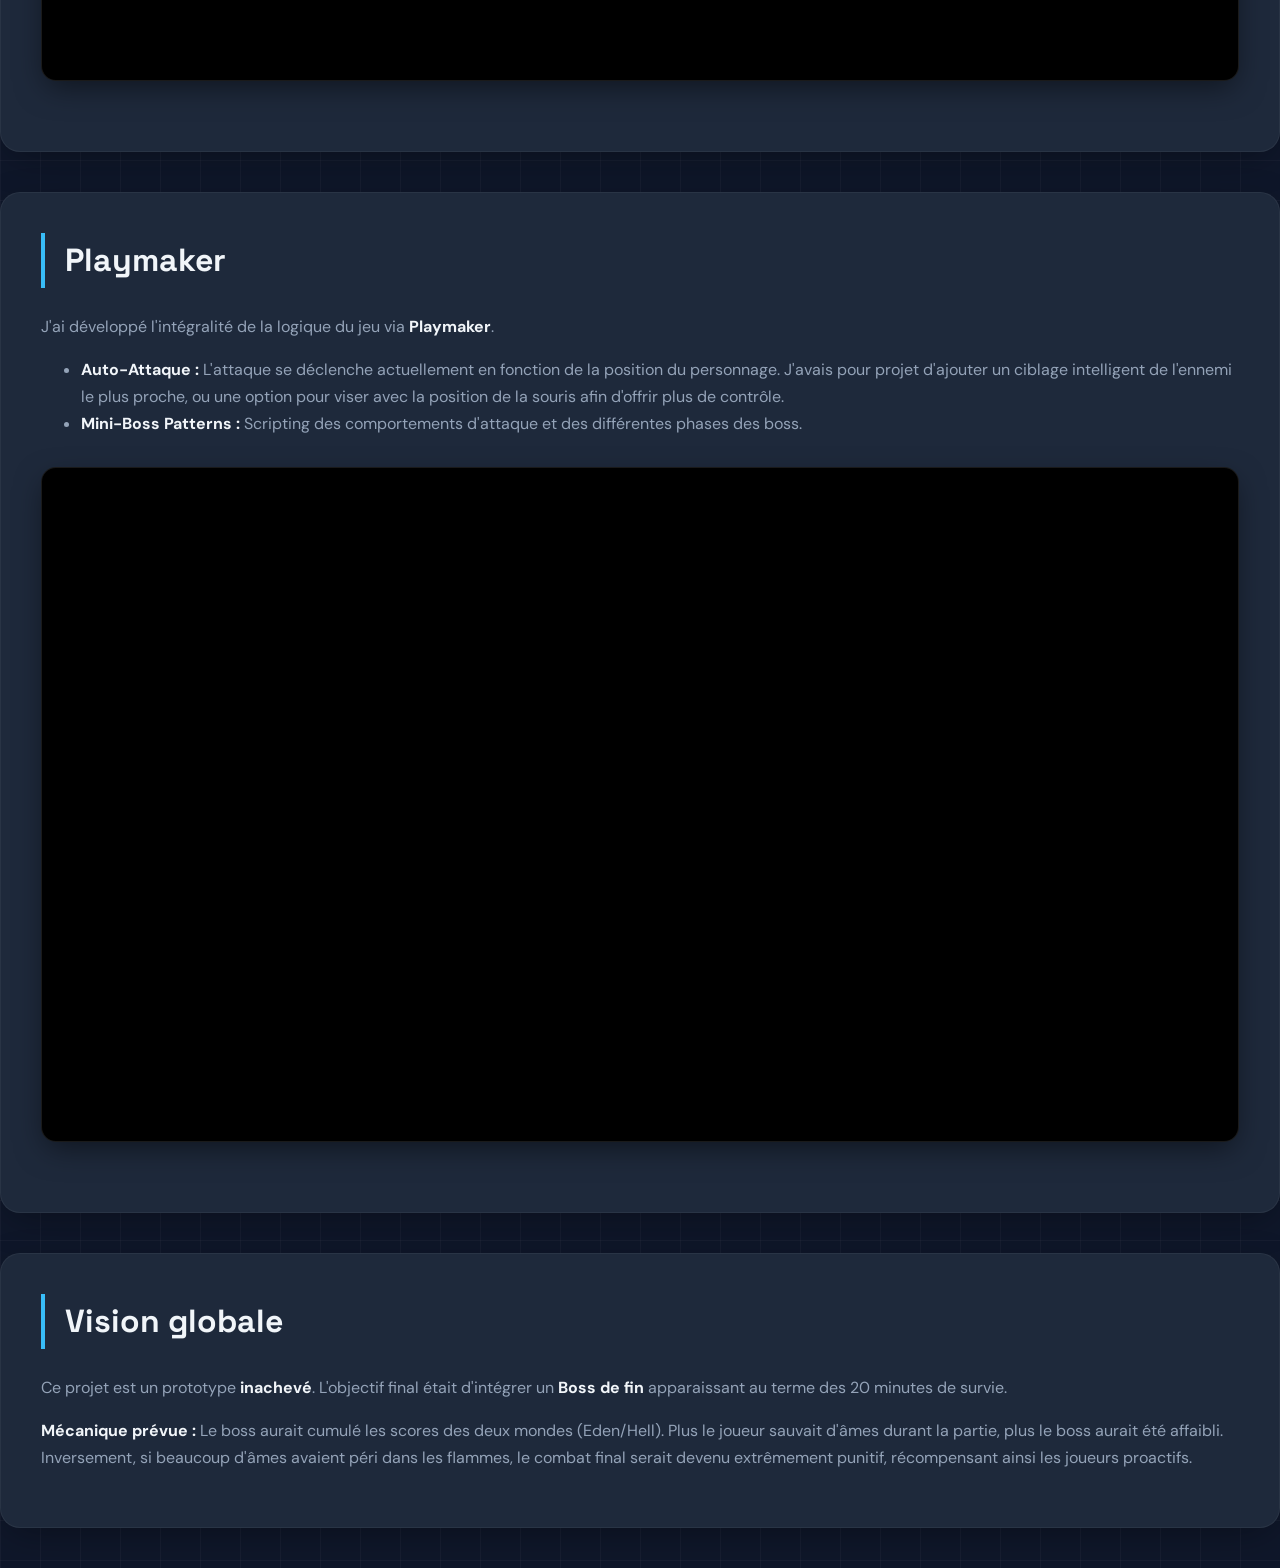
==== commit ea217526: "Update CurseOfTheLostSoul.html" ====
--- a/CurseOfTheLostSoul.html
+++ b/CurseOfTheLostSoul.html
@@ -191,9 +191,26 @@
             </p>
         </div>
 
-        <div class="content-section">
+      <div class="content-section">
             <h2><span class="lang-fr">System Design & Progression</span><span class="lang-en">System Design & Progression</span></h2>
-            <div class="content-section">
+            <p class="lang-fr">
+                Le système de progression est basé sur <strong>8 statistiques interconnectées</strong> (Vitalité, Vitesse, Taux de tir, Portée, etc.). L'équilibrage a été entièrement pensé sur <strong>Excel</strong>.
+            </p>
+            <p class="lang-en">
+                The progression system is based on <strong>8 interconnected statistics</strong> (Vitality, Speed, Fire Rate, Range, etc.). The balancing was fully mapped out on <strong>Excel</strong>.
+            </p>
+            
+            <img src="LevelUp.jpg" alt="Tableau Progression XP" class="image-full">
+
+            <p class="lang-fr">
+                <strong>Challenge :</strong> Gérer la courbe d'expérience. Il fallait maintenir un rythme d'obtention de récompenses soutenu pour satisfaire le joueur, tout en augmentant la densité des hordes pour conserver du défi.
+            </p>
+             <p class="lang-en">
+                <strong>Challenge:</strong> Managing the experience curve. I needed to maintain a steady reward pace to satisfy the player, while simultaneously increasing horde density to keep the game challenging.
+            </p>
+        </div>
+
+        <div class="content-section">
             <h2><span class="lang-fr">Asymétrie & Économie</span><span class="lang-en">Asymmetry & Economy</span></h2>
             
             <p class="lang-fr">
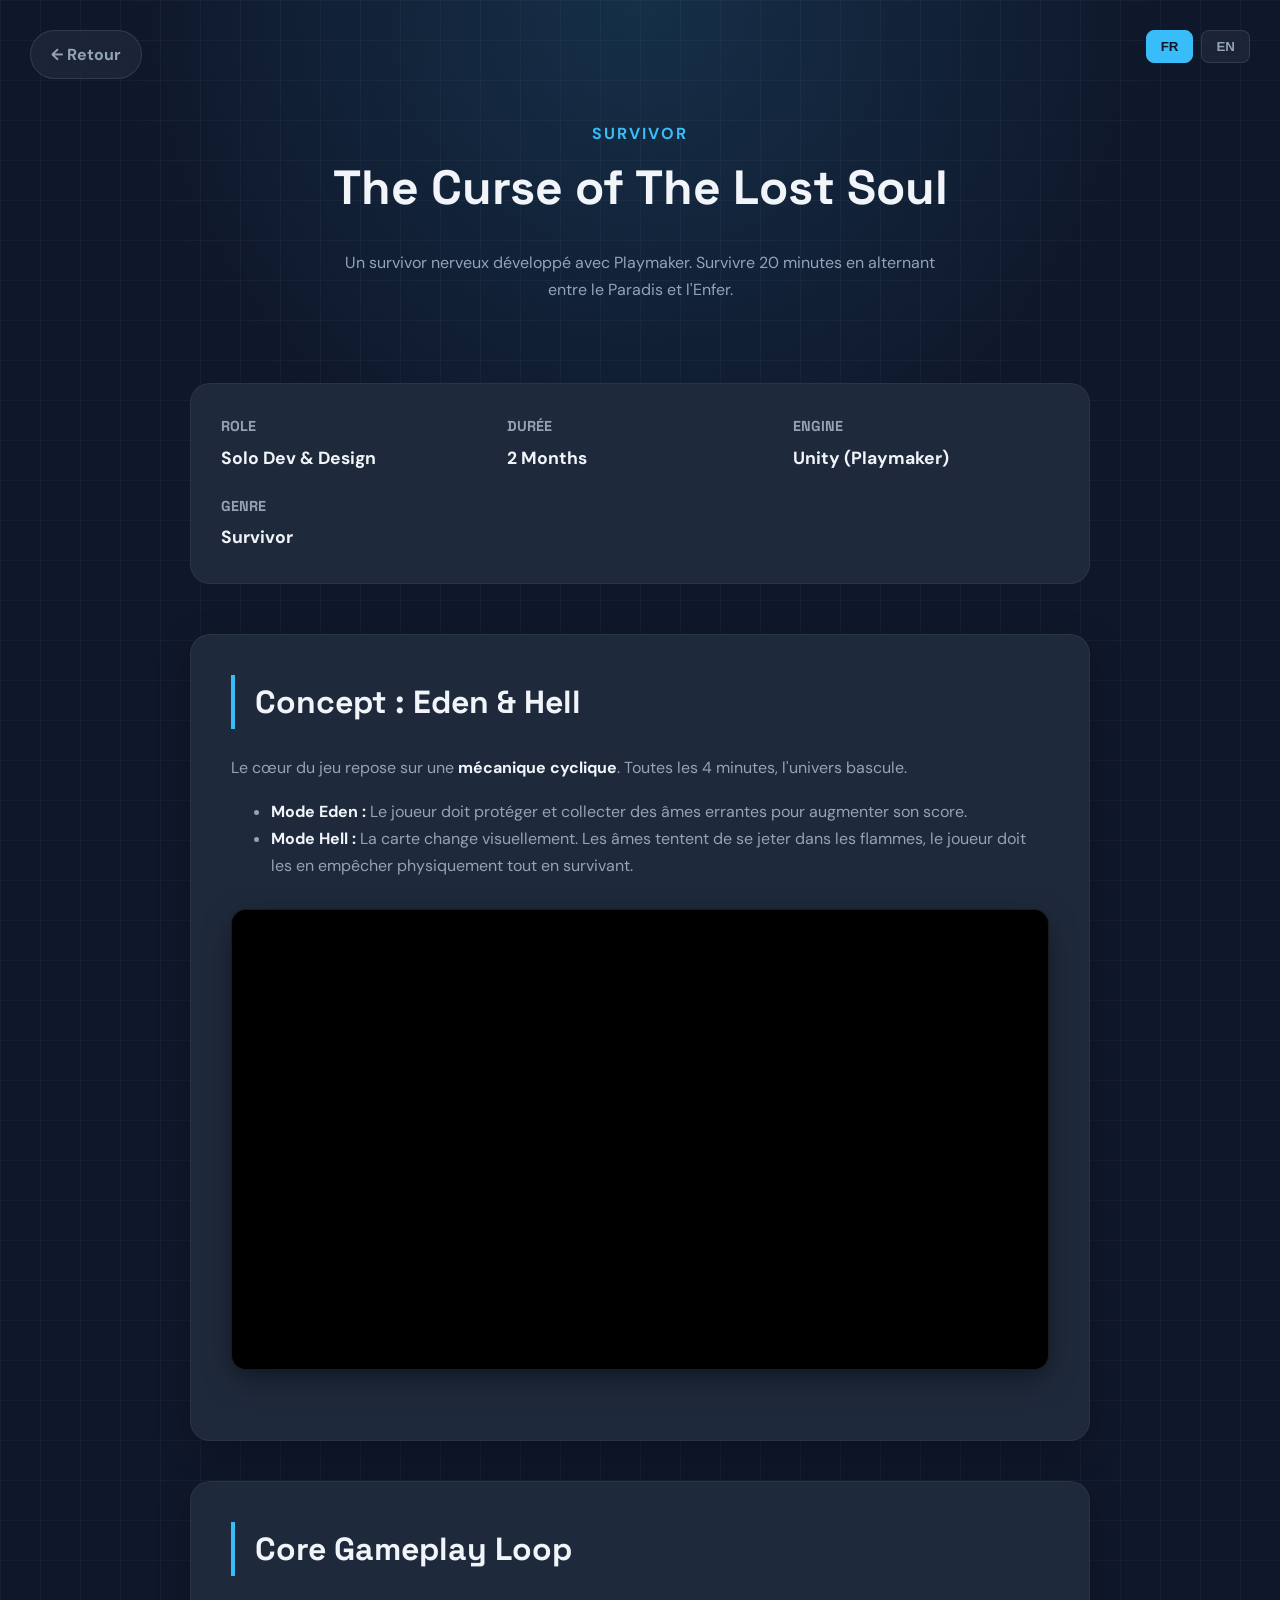
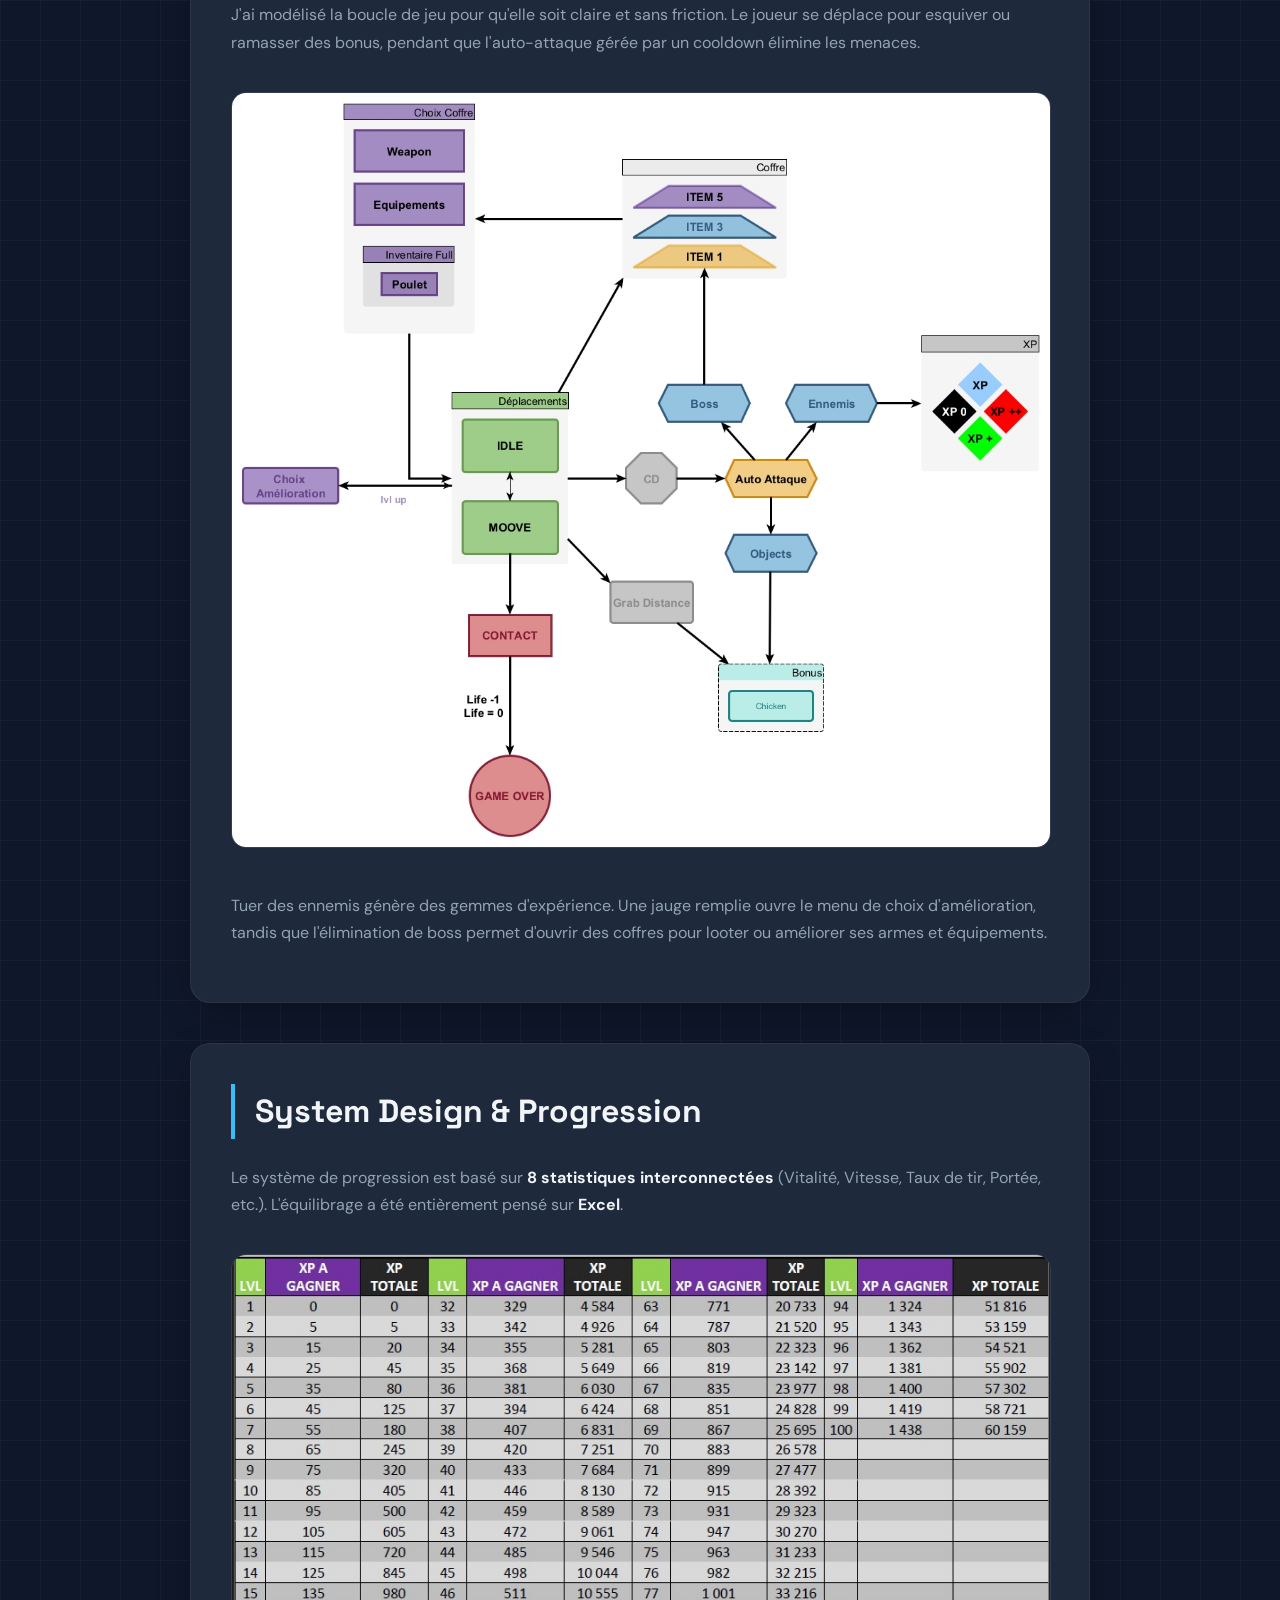
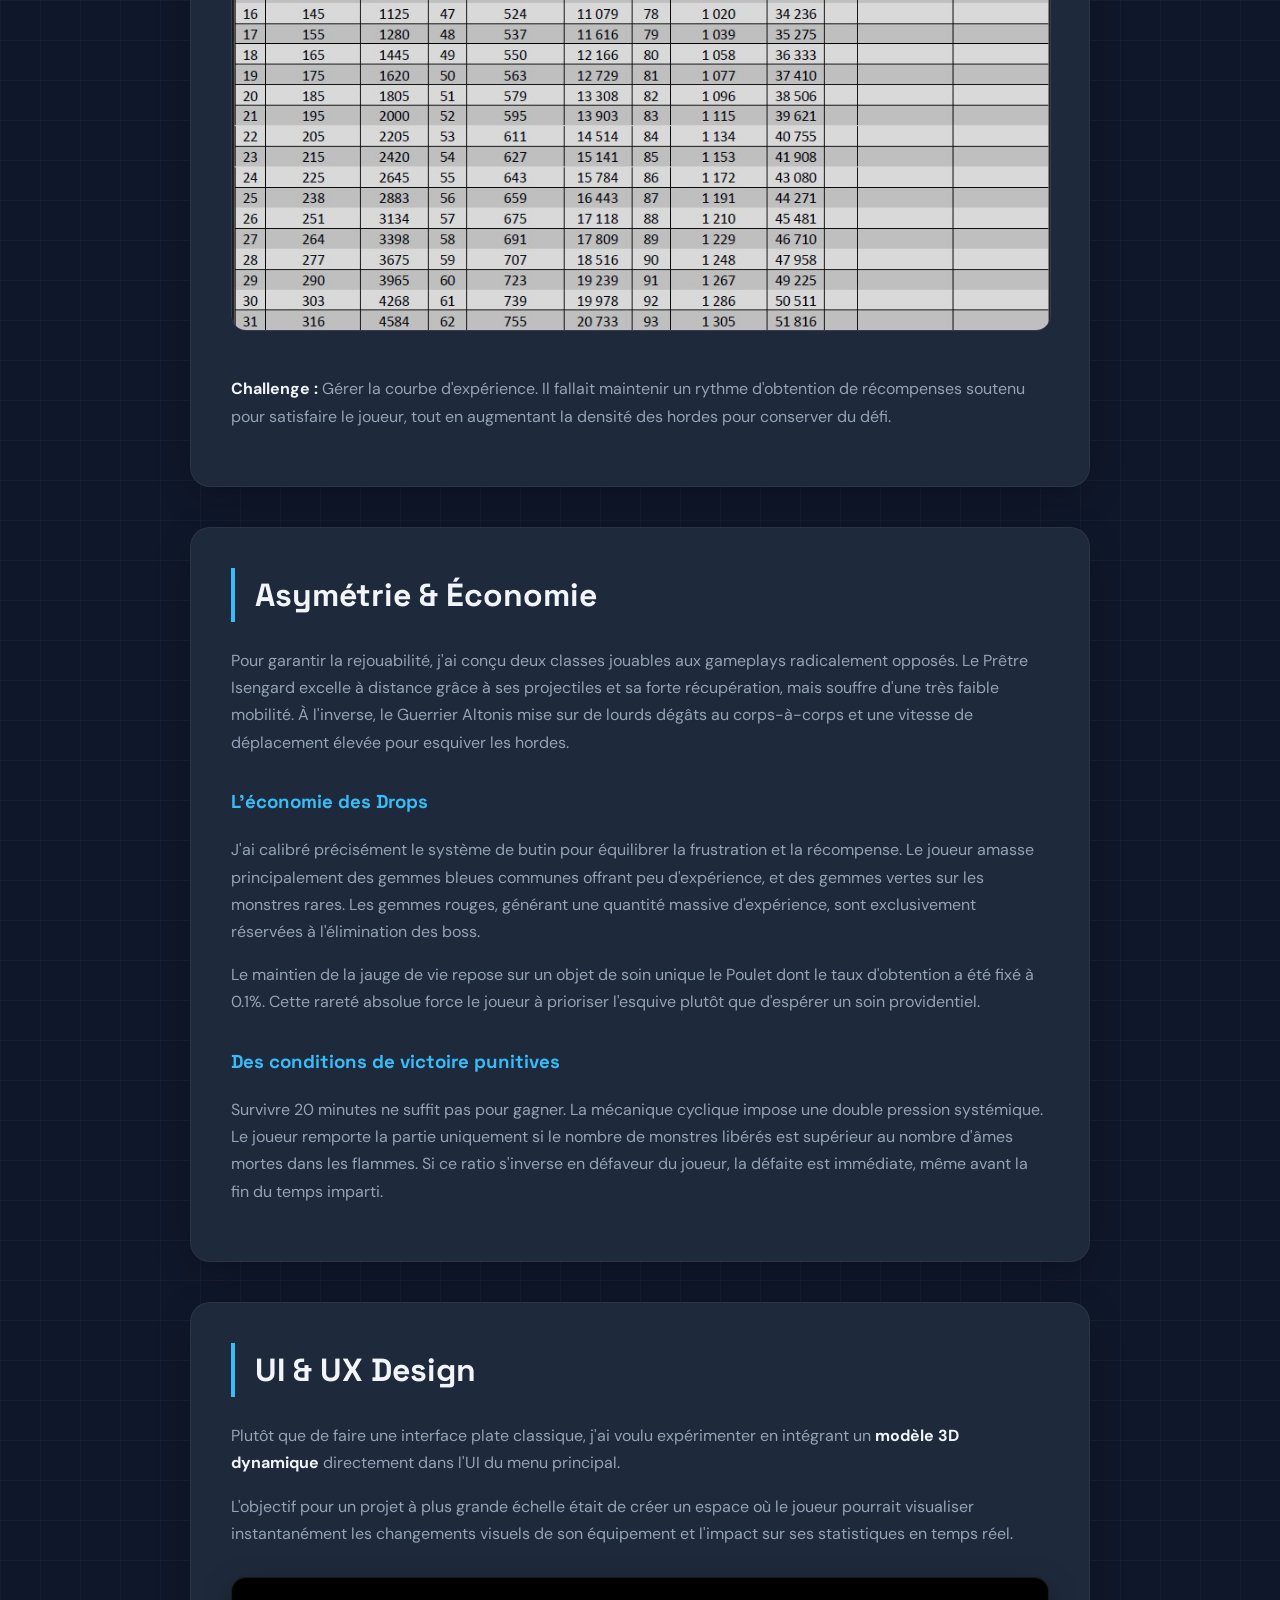
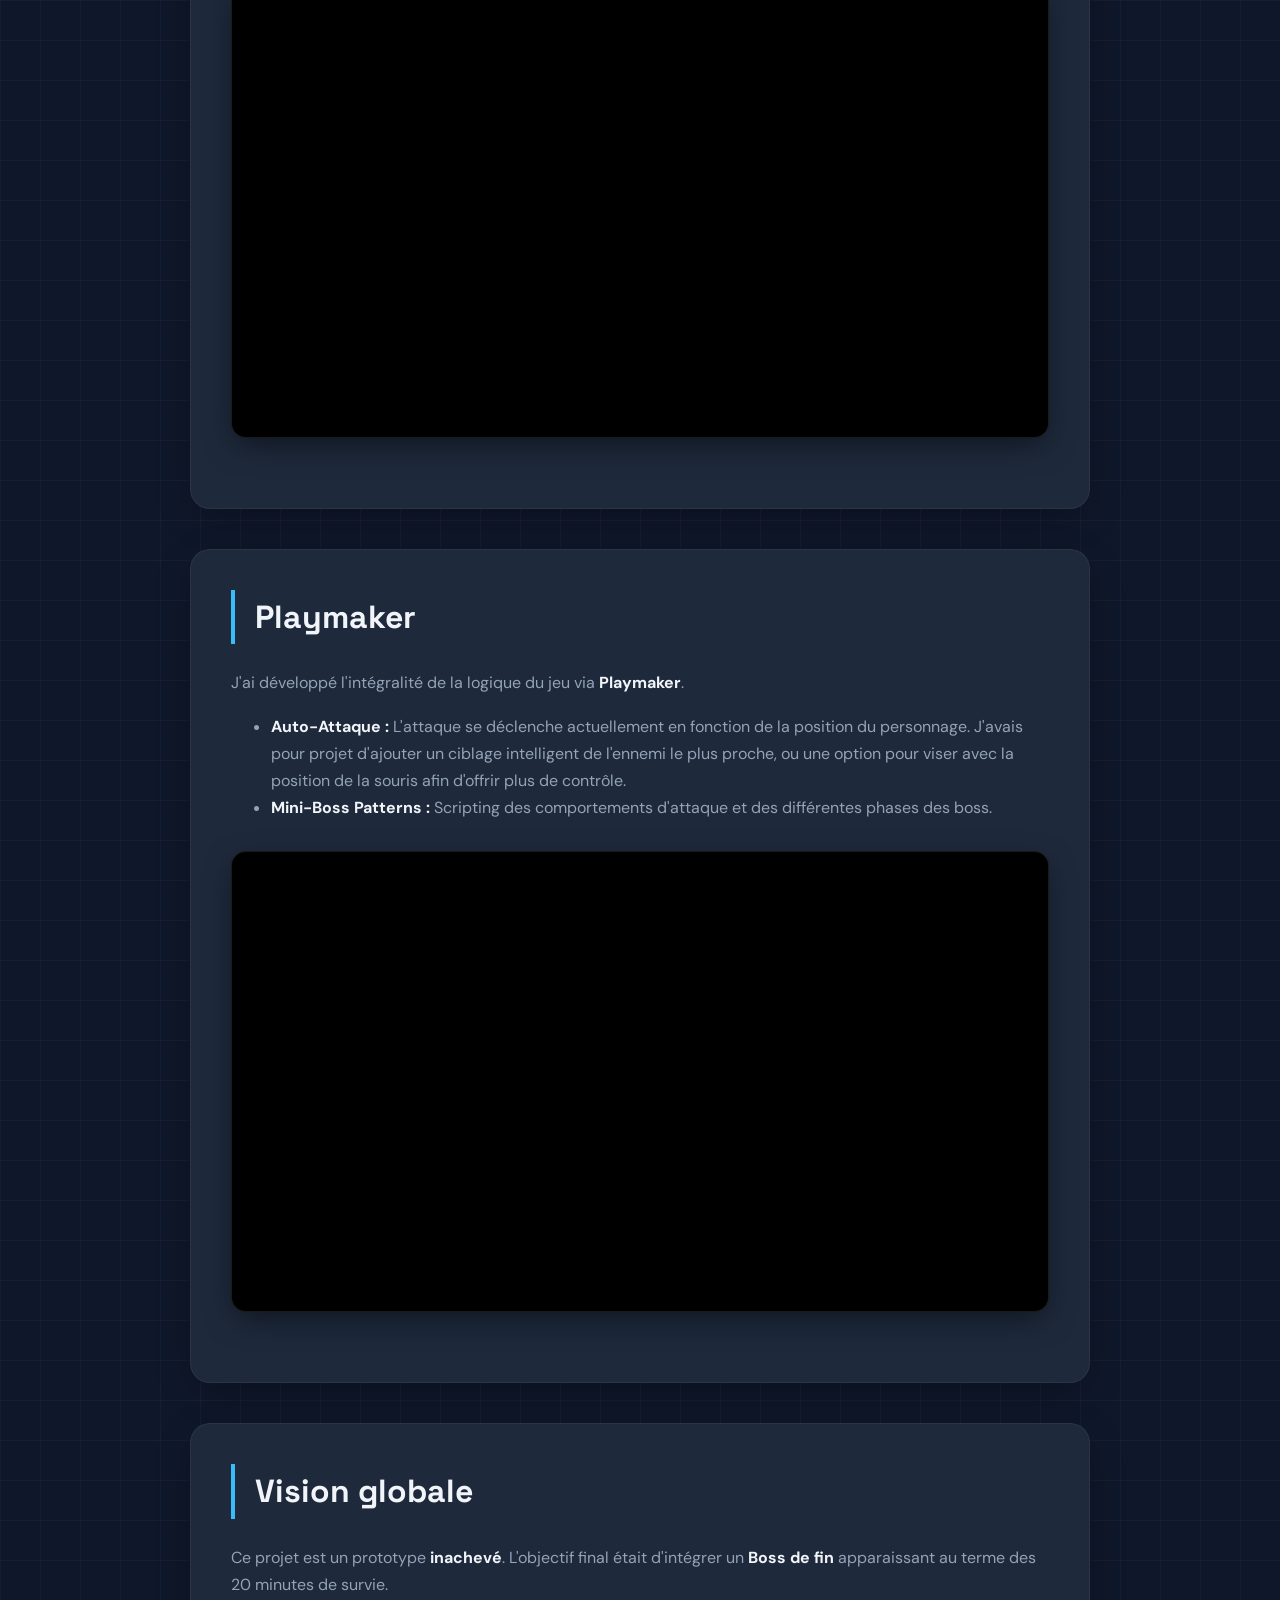
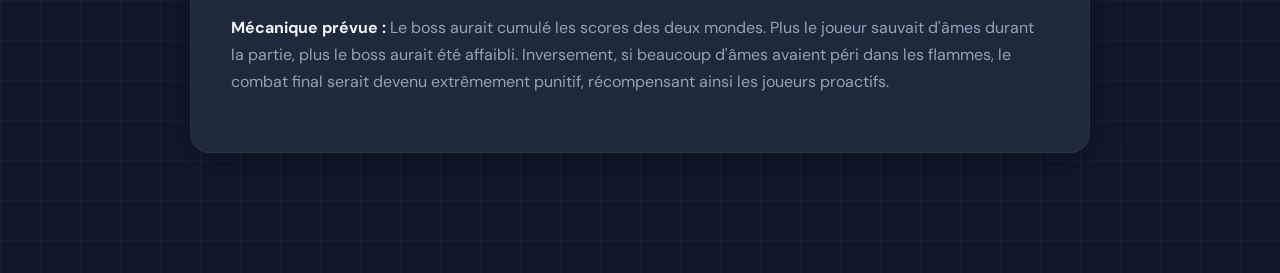
==== commit 0d6ec37c: "Update CurseOfTheLostSoul.html" ====
--- a/CurseOfTheLostSoul.html
+++ b/CurseOfTheLostSoul.html
@@ -184,14 +184,14 @@
             <img src="CoregameplayUpdate.jpg" alt="Core Gameplay Flowchart" class="image-full">
             
             <p class="lang-fr">
-                Tuer des ennemis génère des gemmes d'expérience. Une jauge remplie ouvre le menu de "Choix Amélioration", tandis que l'élimination de boss permet d'ouvrir des coffres (Choix Coffre) pour looter ou améliorer ses armes et équipements.
-            </p>
-            <p class="lang-en">
-                Killing enemies spawns experience gems. Filling the bar triggers the Upgrade Choice menu, whereas defeating bosses drops chests allowing the player to loot or upgrade weapons and equipment.
-            </p>
-        </div>
-
-      <div class="content-section">
+                Tuer des ennemis génère des gemmes d'expérience. Une jauge remplie ouvre le menu de choix d'amélioration, tandis que l'élimination de boss permet d'ouvrir des coffres pour looter ou améliorer ses armes et équipements.
+            </p>
+            <p class="lang-en">
+                Killing enemies spawns experience gems. Filling the bar triggers the upgrade choice menu, whereas defeating bosses drops chests allowing the player to loot or upgrade weapons and equipment.
+            </p>
+        </div>
+
+        <div class="content-section">
             <h2><span class="lang-fr">System Design & Progression</span><span class="lang-en">System Design & Progression</span></h2>
             <p class="lang-fr">
                 Le système de progression est basé sur <strong>8 statistiques interconnectées</strong> (Vitalité, Vitesse, Taux de tir, Portée, etc.). L'équilibrage a été entièrement pensé sur <strong>Excel</strong>.
@@ -240,22 +240,6 @@
             </p>
             <p class="lang-en">
                 Surviving 20 minutes is not enough to win. The cyclic mechanic imposes a double systemic pressure. The player wins the game only if the number of freed monsters is higher than the number of souls lost in the flames. If this ratio reverses against the player, defeat is immediate, even before the timer ends.
-            </p>
-        </div>
-            <p class="lang-fr">
-                Le système de progression est basé sur <strong>8 statistiques interconnectées</strong> (Vitalité, Vitesse, Taux de tir, Portée, etc.). L'équilibrage a été entièrement pensé sur <strong>Excel</strong>.
-            </p>
-            <p class="lang-en">
-                The progression system is based on <strong>8 interconnected statistics</strong> (Vitality, Speed, Fire Rate, Range, etc.). The balancing was fully mapped out on <strong>Excel</strong>.
-            </p>
-            
-            <img src="LevelUp.jpg" alt="Tableau Progression XP" class="image-full">
-
-            <p class="lang-fr">
-                <strong>Challenge :</strong> Gérer la courbe d'expérience. Il fallait maintenir un rythme d'obtention de récompenses soutenu pour satisfaire le joueur, tout en augmentant la densité des hordes pour conserver du défi.
-            </p>
-             <p class="lang-en">
-                <strong>Challenge:</strong> Managing the experience curve. I needed to maintain a steady reward pace to satisfy the player, while simultaneously increasing horde density to keep the game challenging.
             </p>
         </div>
 
@@ -312,10 +296,10 @@
                 This project is an <strong>unfinished</strong> prototype. The final goal was to feature a <strong>Final Boss</strong> appearing after the 20-minute mark.
             </p>
             <p class="lang-fr">
-                <strong>Mécanique prévue :</strong> Le boss aurait cumulé les scores des deux mondes (Eden/Hell). Plus le joueur sauvait d'âmes durant la partie, plus le boss aurait été affaibli. Inversement, si beaucoup d'âmes avaient péri dans les flammes, le combat final serait devenu extrêmement punitif, récompensant ainsi les joueurs proactifs.
-            </p>
-            <p class="lang-en">
-                <strong>Planned Mechanic:</strong> The boss would have scaled based on scores from both worlds (Eden/Hell). The more souls the player saved, the weaker the boss would have been. Conversely, if too many souls burned, the final fight would have become extremely punishing, rewarding proactive players.
+                <strong>Mécanique prévue :</strong> Le boss aurait cumulé les scores des deux mondes. Plus le joueur sauvait d'âmes durant la partie, plus le boss aurait été affaibli. Inversement, si beaucoup d'âmes avaient péri dans les flammes, le combat final serait devenu extrêmement punitif, récompensant ainsi les joueurs proactifs.
+            </p>
+            <p class="lang-en">
+                <strong>Planned Mechanic:</strong> The boss would have scaled based on scores from both worlds. The more souls the player saved, the weaker the boss would have been. Conversely, if too many souls burned, the final fight would have become extremely punishing, rewarding proactive players.
             </p>
         </div>
 
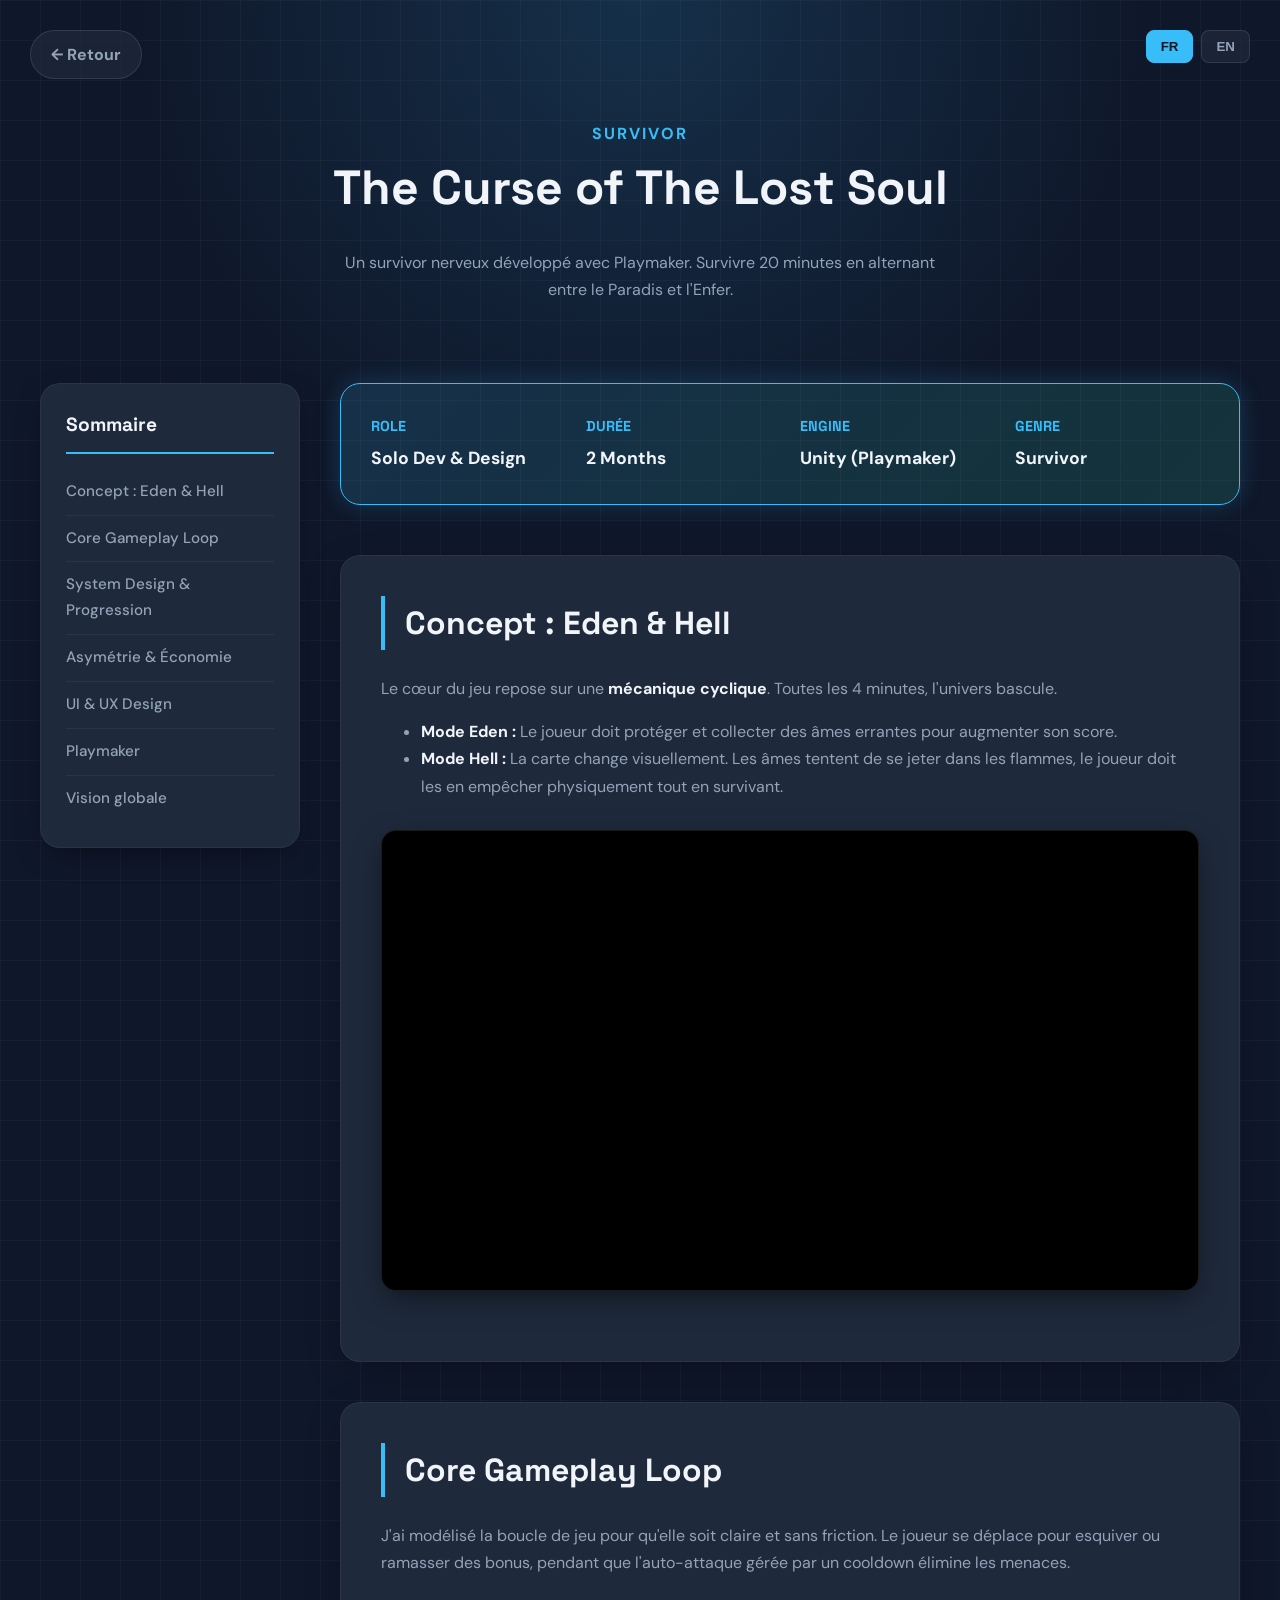
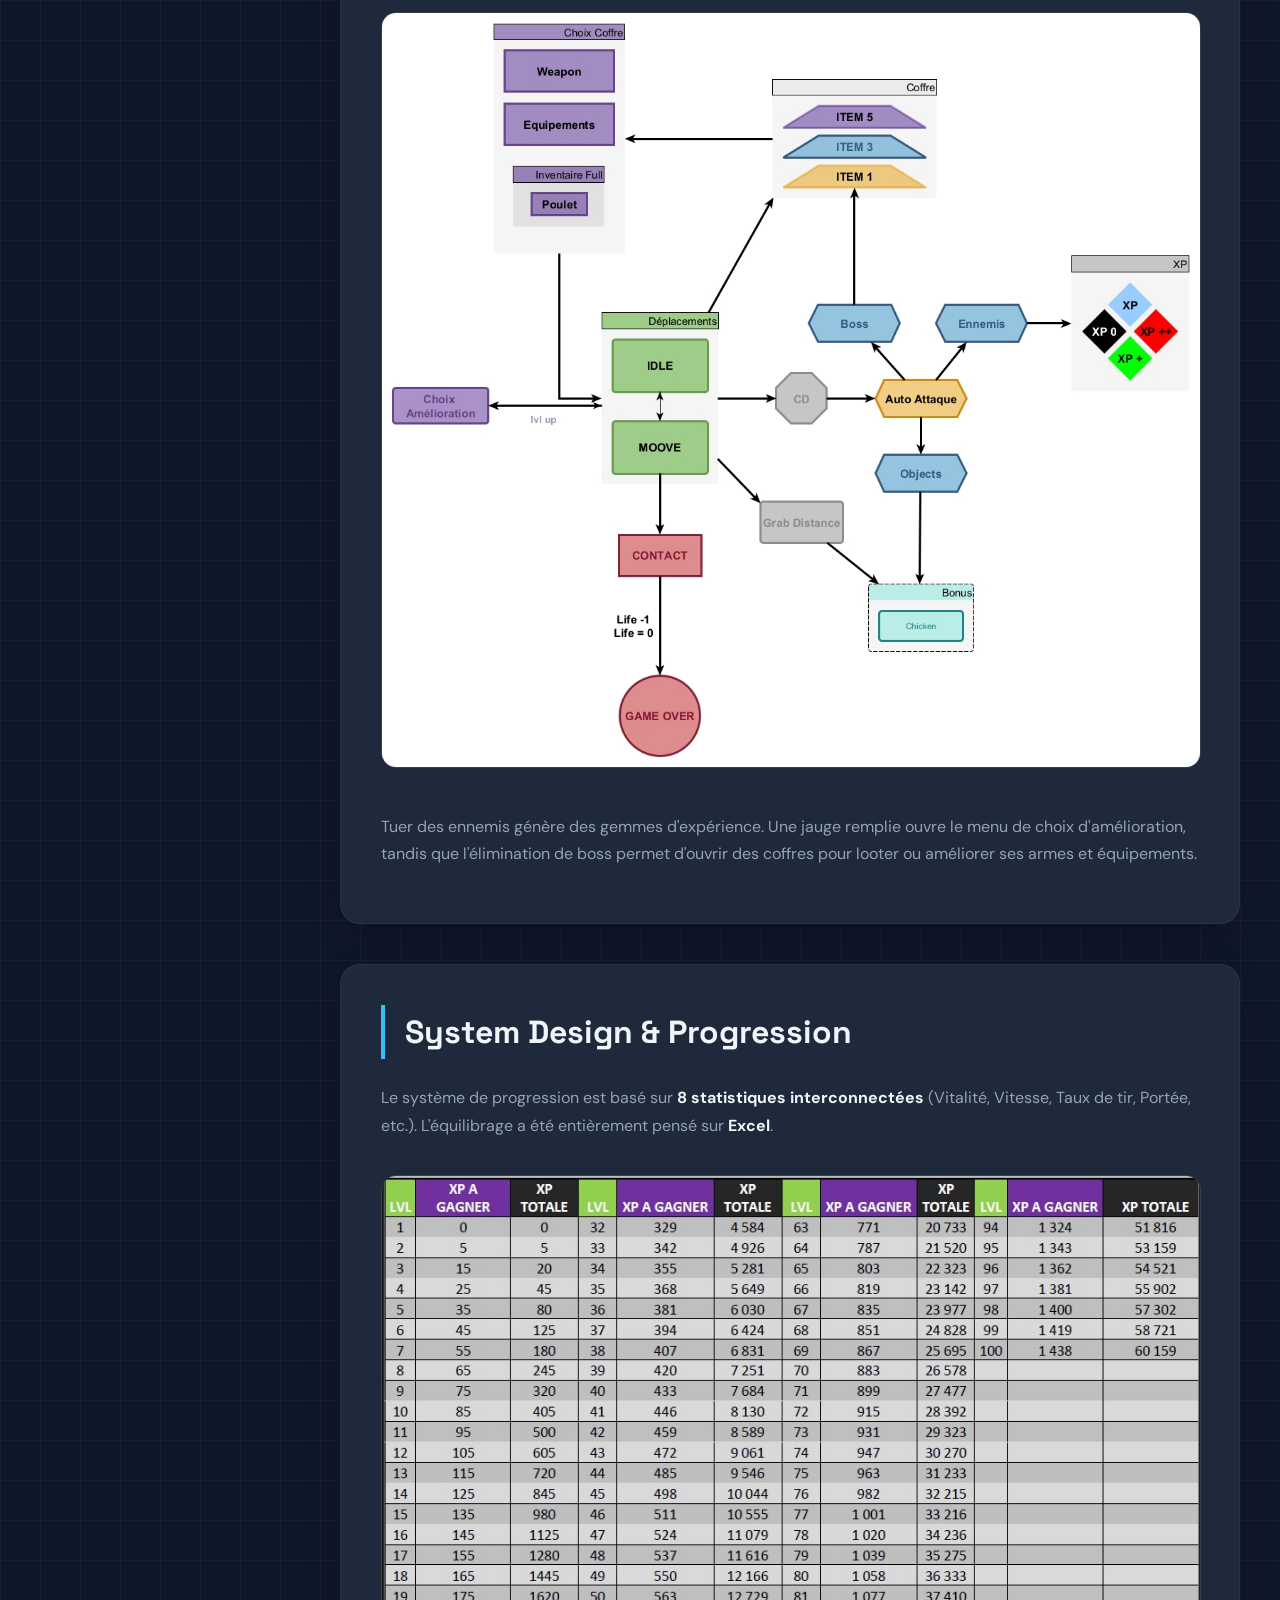
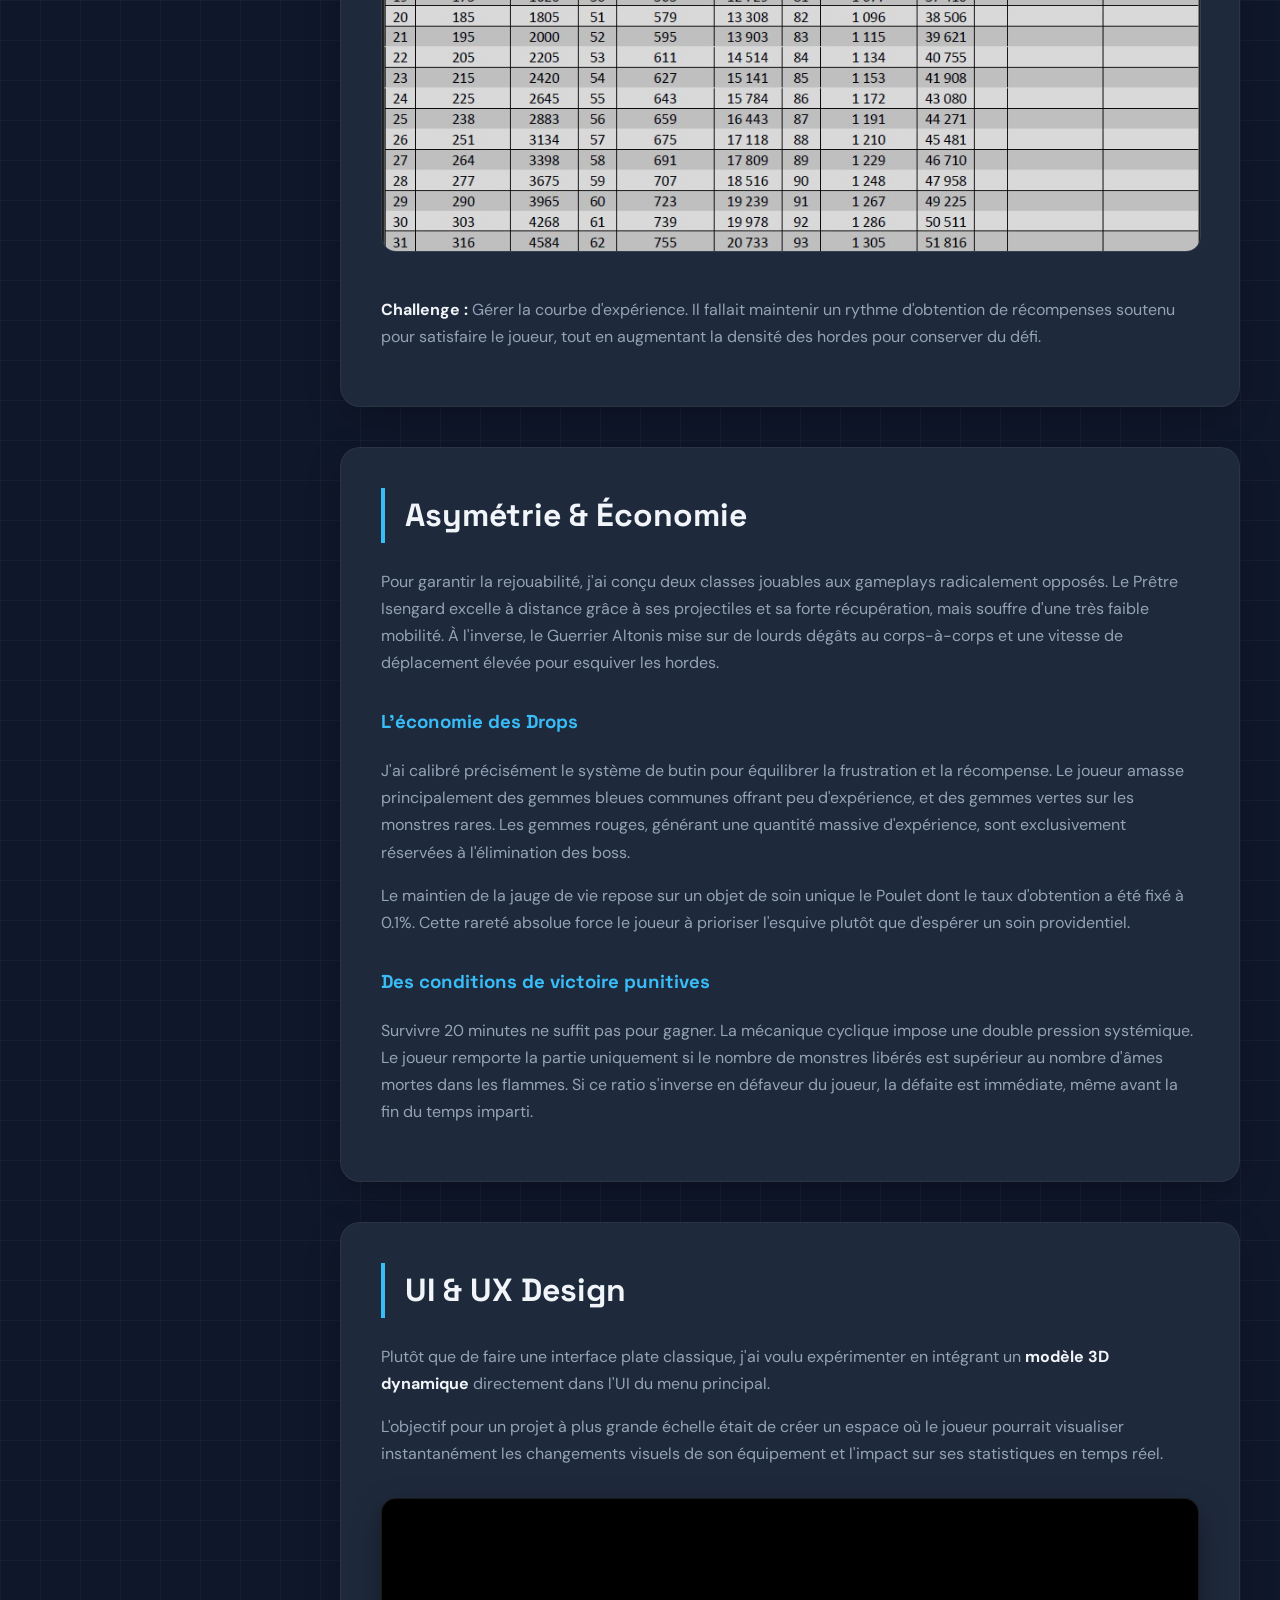
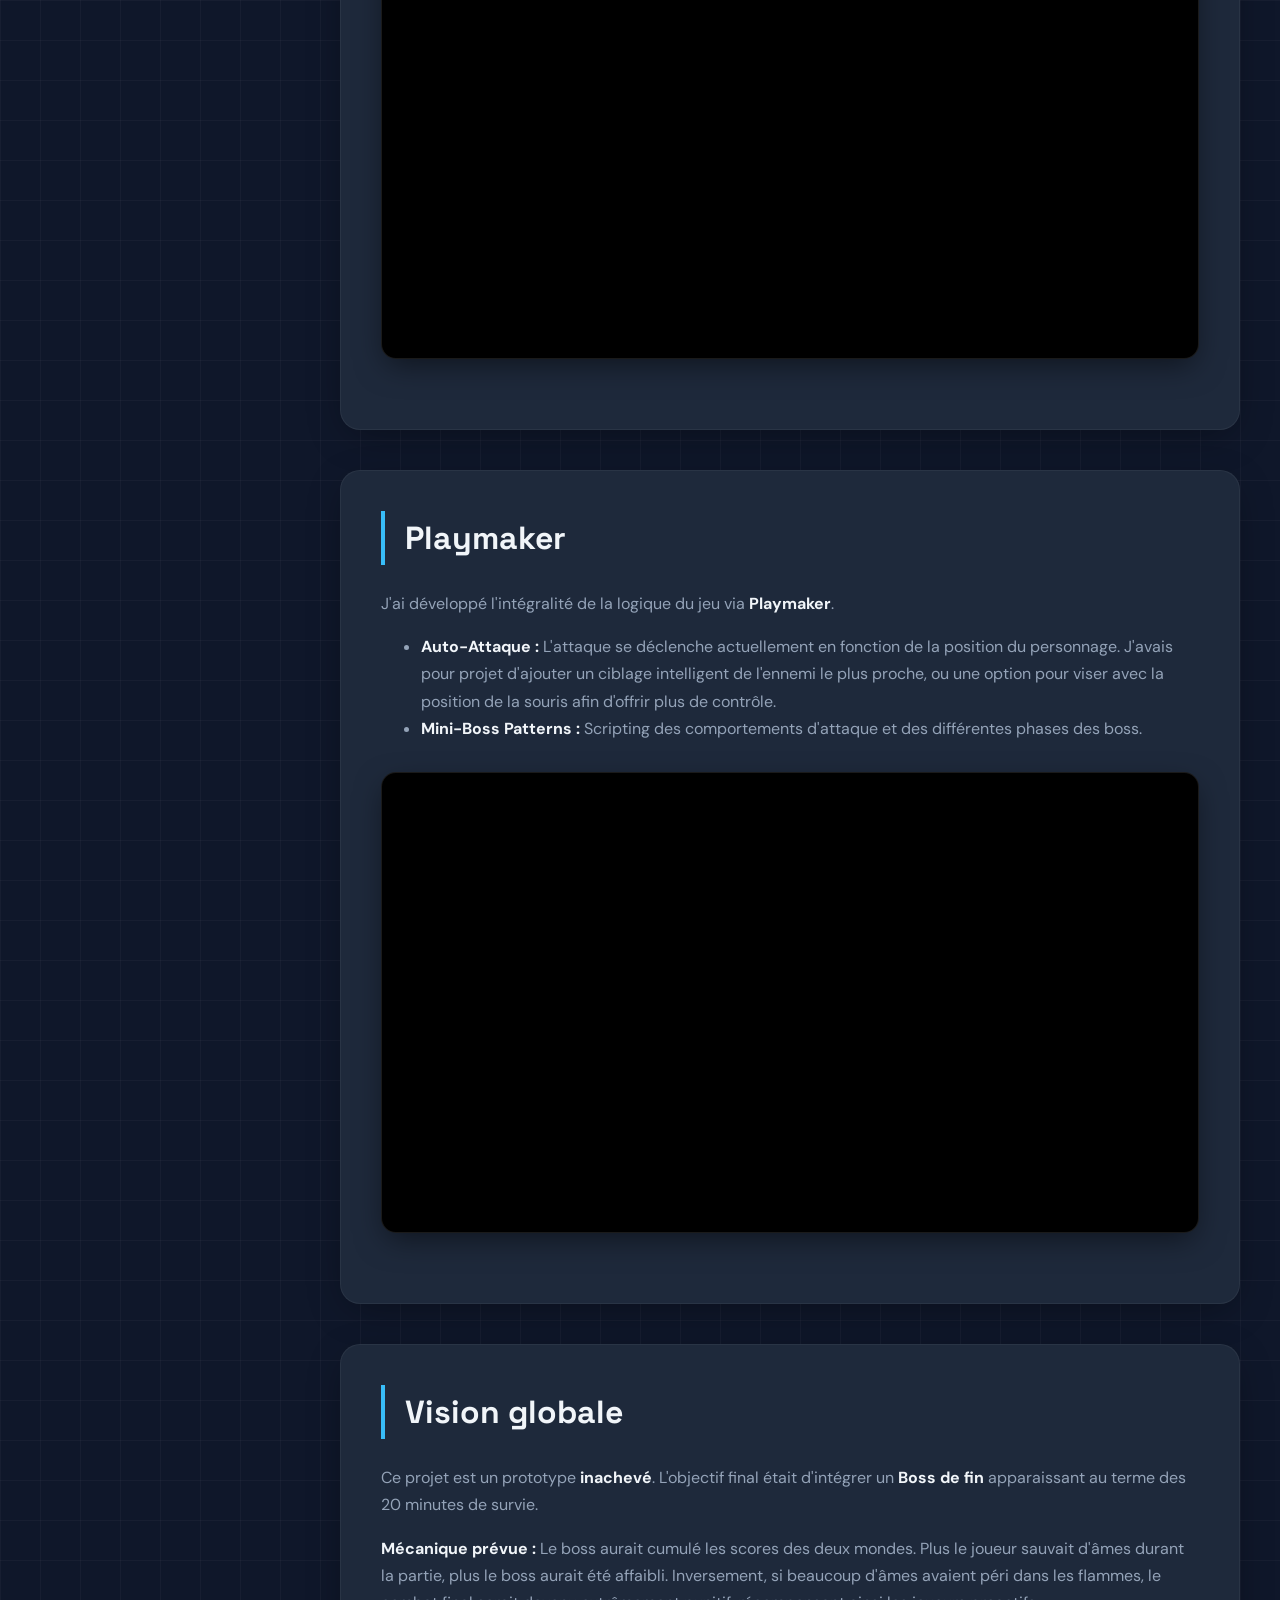
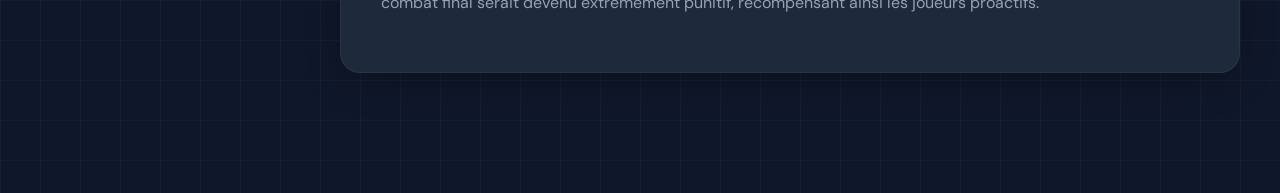
==== commit 7be83daf: "retake color" ====
--- a/CurseOfTheLostSoul.html
+++ b/CurseOfTheLostSoul.html
@@ -19,6 +19,8 @@
             --gradient-main: linear-gradient(135deg, var(--primary) 0%, #818cf8 100%);
         }
 
+        html { scroll-behavior: smooth; }
+
         body { 
             font-family: 'DM Sans', sans-serif; 
             background-color: var(--bg-deep); 
@@ -47,66 +49,62 @@
         .project-header h1 { font-size: 3rem; margin-bottom: 10px; }
         .subtitle { color: var(--primary); font-weight: 700; text-transform: uppercase; letter-spacing: 2px; }
 
-        /* CONTAINER */
-        .container { max-width: 900px; margin: 0 auto; padding: 0 20px 80px 20px; }
-
-        /* DETAILS GRID */
+        /* LAYOUT AVEC SOMMAIRE (SIDEBAR) */
+        .page-layout {
+            max-width: 1200px; margin: 0 auto; padding: 0 20px 80px 20px;
+            display: grid; grid-template-columns: 260px 1fr; gap: 40px; align-items: start;
+        }
+
+        /* SOMMAIRE */
+        .toc-sidebar {
+            position: sticky; top: 100px; background: var(--bg-card);
+            padding: 25px; border-radius: 20px;
+            border: 1px solid rgba(255,255,255,0.05);
+            box-shadow: 0 10px 30px -10px rgba(0,0,0,0.5);
+        }
+        .toc-sidebar h3 { font-size: 1.2rem; margin-bottom: 15px; border-bottom: 2px solid var(--primary); padding-bottom: 10px; }
+        .toc-link { color: var(--text-gray); text-decoration: none; font-weight: 500; font-size: 0.95rem; display: block; padding: 10px 0; border-bottom: 1px solid rgba(255,255,255,0.05); transition: 0.3s; }
+        .toc-link:last-child { border-bottom: none; }
+        .toc-link:hover { color: var(--primary); transform: translateX(5px); }
+
+        /* DETAILS GRID UNIFIÉ & MIS EN VALEUR */
         .details-grid {
-            display: grid; grid-template-columns: repeat(auto-fit, minmax(200px, 1fr));
+            display: grid; grid-template-columns: repeat(auto-fit, minmax(160px, 1fr));
             gap: 20px; margin-bottom: 50px;
-            background: var(--bg-card); padding: 30px; border-radius: 20px;
-            border: 1px solid rgba(255,255,255,0.05);
-        }
-        .detail-item h4 { font-size: 0.9rem; color: var(--text-gray); margin-bottom: 5px; text-transform: uppercase; }
+            background: linear-gradient(135deg, rgba(56, 189, 248, 0.15) 0%, rgba(52, 211, 153, 0.15) 100%);
+            padding: 30px; border-radius: 20px;
+            border: 1px solid var(--primary);
+            box-shadow: 0 0 25px rgba(56, 189, 248, 0.2);
+        }
+        .detail-item h4 { font-size: 0.9rem; color: var(--primary); margin-bottom: 5px; text-transform: uppercase; font-family: 'Space Grotesk', sans-serif;}
         .detail-item p { font-size: 1.1rem; color: var(--text-white); font-weight: 700; margin: 0; }
 
-        /* CONTENT SECTIONS (ENCADRÉES) */
+        /* CONTENT SECTIONS */
         .content-section { 
-            margin-bottom: 40px; 
-            background: var(--bg-card); 
-            padding: 40px; 
-            border-radius: 20px; 
-            border: 1px solid rgba(255,255,255,0.05);
+            margin-bottom: 40px; background: var(--bg-card); padding: 40px; 
+            border-radius: 20px; border: 1px solid rgba(255,255,255,0.05);
             box-shadow: 0 10px 40px -10px rgba(0,0,0,0.4);
-        }
-        .content-section h2 { 
-            font-size: 2rem; border-left: 4px solid var(--primary); 
-            padding-left: 20px; margin-bottom: 25px; 
-        }
+            scroll-margin-top: 40px; /* Evite que le titre soit mangé par le haut d'écran au clic */
+        }
+        .content-section h2 { font-size: 2rem; border-left: 4px solid var(--primary); padding-left: 20px; margin-bottom: 25px; }
         
-        /* IMAGES / VIDEOS */
-        .media-block {
-            background: #000; border-radius: 15px; overflow: hidden; margin: 30px 0;
-            border: 1px solid rgba(255,255,255,0.1);
-            box-shadow: 0 10px 30px -5px rgba(0,0,0,0.5);
-        }
+        /* MEDIA */
+        .media-block { background: #000; border-radius: 15px; overflow: hidden; margin: 30px 0; border: 1px solid rgba(255,255,255,0.1); box-shadow: 0 10px 30px -5px rgba(0,0,0,0.5); }
         .video-wrapper { position: relative; padding-bottom: 56.25%; height: 0; }
         .video-wrapper iframe { position: absolute; top: 0; left: 0; width: 100%; height: 100%; border: none; }
         .image-full { max-width: 100%; border-radius: 15px; margin: 20px 0; border: 1px solid rgba(255,255,255,0.1); }
 
-        /* BOUTON RETOUR */
-        .back-btn {
-            position: fixed; top: 30px; left: 30px;
-            color: var(--text-gray); text-decoration: none; font-weight: 700;
-            background: rgba(30, 41, 59, 0.8); padding: 10px 20px; border-radius: 50px;
-            border: 1px solid rgba(255,255,255,0.1); transition: 0.3s; z-index: 100;
-        }
+        /* BOUTONS NAV */
+        .back-btn { position: fixed; top: 30px; left: 30px; color: var(--text-gray); text-decoration: none; font-weight: 700; background: rgba(30, 41, 59, 0.8); padding: 10px 20px; border-radius: 50px; border: 1px solid rgba(255,255,255,0.1); transition: 0.3s; z-index: 100; }
         .back-btn:hover { background: var(--text-white); color: var(--bg-deep); }
-        
-        /* BOUTON LANGUE */
-        .lang-switch-container {
-            position: fixed; top: 30px; right: 30px; z-index: 1000;
-            display: flex; gap: 8px;
-        }
-        .lang-btn { 
-            background: rgba(30, 41, 59, 0.8); border: 1px solid rgba(255,255,255,0.1); 
-            color: var(--text-gray); padding: 8px 14px; cursor: pointer; 
-            font-weight: 700; border-radius: 8px; transition: 0.3s;
-        }
-        .lang-btn:hover, body.fr #btn-fr, body.en #btn-en { 
-            background: var(--primary); color: var(--bg-deep); border-color: var(--primary);
-        }
-
+        .lang-switch-container { position: fixed; top: 30px; right: 30px; z-index: 1000; display: flex; gap: 8px; }
+        .lang-btn { background: rgba(30, 41, 59, 0.8); border: 1px solid rgba(255,255,255,0.1); color: var(--text-gray); padding: 8px 14px; cursor: pointer; font-weight: 700; border-radius: 8px; transition: 0.3s; }
+        .lang-btn:hover, body.fr #btn-fr, body.en #btn-en { background: var(--primary); color: var(--bg-deep); border-color: var(--primary); }
+
+        @media (max-width: 900px) {
+            .page-layout { grid-template-columns: 1fr; }
+            .toc-sidebar { display: none; } /* Cache le sommaire sur mobile */
+        }
     </style>
 </head>
 <body class="fr">
@@ -127,182 +125,196 @@
         </p>
     </header>
 
-    <div class="container">
+    <div class="page-layout">
         
-        <div class="details-grid">
-            <div class="detail-item">
-                <h4>Role</h4>
-                <p>Solo Dev & Design</p>
-            </div>
-            <div class="detail-item">
-                <h4><span class="lang-fr">Durée</span><span class="lang-en">Duration</span></h4>
-                <p>2 Months</p>
-            </div>
-            <div class="detail-item">
-                <h4>Engine</h4>
-                <p>Unity (Playmaker)</p>
-            </div>
-            <div class="detail-item">
-                <h4>Genre</h4>
-                <p>Survivor</p>
-            </div>
+        <aside class="toc-sidebar">
+            <h3><span class="lang-fr">Sommaire</span><span class="lang-en">Contents</span></h3>
+            <a href="#concept" class="toc-link"><span class="lang-fr">Concept : Eden & Hell</span><span class="lang-en">Concept: Eden & Hell</span></a>
+            <a href="#core" class="toc-link">Core Gameplay Loop</a>
+            <a href="#system" class="toc-link"><span class="lang-fr">System Design & Progression</span><span class="lang-en">System Design</span></a>
+            <a href="#asymmetry" class="toc-link"><span class="lang-fr">Asymétrie & Économie</span><span class="lang-en">Asymmetry & Economy</span></a>
+            <a href="#ui" class="toc-link">UI & UX Design</a>
+            <a href="#playmaker" class="toc-link">Playmaker</a>
+            <a href="#vision" class="toc-link"><span class="lang-fr">Vision globale</span><span class="lang-en">Overall Vision</span></a>
+        </aside>
+
+        <div class="main-project-content">
+            
+            <div class="details-grid">
+                <div class="detail-item">
+                    <h4>Role</h4>
+                    <p>Solo Dev & Design</p>
+                </div>
+                <div class="detail-item">
+                    <h4><span class="lang-fr">Durée</span><span class="lang-en">Duration</span></h4>
+                    <p>2 Months</p>
+                </div>
+                <div class="detail-item">
+                    <h4>Engine</h4>
+                    <p>Unity (Playmaker)</p>
+                </div>
+                <div class="detail-item">
+                    <h4>Genre</h4>
+                    <p>Survivor</p>
+                </div>
+            </div>
+
+            <div id="concept" class="content-section">
+                <h2><span class="lang-fr">Concept : Eden & Hell</span><span class="lang-en">Concept: Eden & Hell</span></h2>
+                <p class="lang-fr">
+                    Le cœur du jeu repose sur une <strong>mécanique cyclique</strong>. Toutes les 4 minutes, l'univers bascule.
+                </p>
+                <p class="lang-en">
+                    The core loop relies on a <strong>cyclic mechanic</strong>. Every 4 minutes, the world shifts.
+                </p>
+                <ul>
+                    <li>
+                        <span class="lang-fr"><strong>Mode Eden :</strong> Le joueur doit protéger et collecter des âmes errantes pour augmenter son score.</span>
+                        <span class="lang-en"><strong>Eden Mode:</strong> The player must protect and collect wandering souls to increase their score.</span>
+                    </li>
+                    <li>
+                        <span class="lang-fr"><strong>Mode Hell :</strong> La carte change visuellement. Les âmes tentent de se jeter dans les flammes, le joueur doit les en empêcher physiquement tout en survivant.</span>
+                        <span class="lang-en"><strong>Hell Mode:</strong> The map visually changes. Souls try to throw themselves into the flames; the player must physically stop them while surviving.</span>
+                    </li>
+                </ul>
+                
+                <div class="media-block">
+                    <div class="video-wrapper"><iframe src="https://www.youtube.com/embed/Z5926WcIe9w" allowfullscreen></iframe></div>
+                </div>
+            </div>
+
+            <div id="core" class="content-section">
+                <h2>Core Gameplay Loop</h2>
+                <p class="lang-fr">
+                    J'ai modélisé la boucle de jeu pour qu'elle soit claire et sans friction. Le joueur se déplace pour esquiver ou ramasser des bonus, pendant que l'auto-attaque gérée par un cooldown élimine les menaces.
+                </p>
+                <p class="lang-en">
+                    I mapped out the core loop to be clear and frictionless. The player moves to dodge or grab bonuses, while the cooldown-based auto-attack eliminates threats.
+                </p>
+                
+                <img src="assets/CoregameplayUpdate.jpg" alt="Core Gameplay Flowchart" class="image-full">
+                
+                <p class="lang-fr">
+                    Tuer des ennemis génère des gemmes d'expérience. Une jauge remplie ouvre le menu de choix d'amélioration, tandis que l'élimination de boss permet d'ouvrir des coffres pour looter ou améliorer ses armes et équipements.
+                </p>
+                <p class="lang-en">
+                    Killing enemies spawns experience gems. Filling the bar triggers the upgrade choice menu, whereas defeating bosses drops chests allowing the player to loot or upgrade weapons and equipment.
+                </p>
+            </div>
+
+            <div id="system" class="content-section">
+                <h2><span class="lang-fr">System Design & Progression</span><span class="lang-en">System Design & Progression</span></h2>
+                <p class="lang-fr">
+                    Le système de progression est basé sur <strong>8 statistiques interconnectées</strong> (Vitalité, Vitesse, Taux de tir, Portée, etc.). L'équilibrage a été entièrement pensé sur <strong>Excel</strong>.
+                </p>
+                <p class="lang-en">
+                    The progression system is based on <strong>8 interconnected statistics</strong> (Vitality, Speed, Fire Rate, Range, etc.). The balancing was fully mapped out on <strong>Excel</strong>.
+                </p>
+                
+                <img src="assets/LevelUp.jpg" alt="Tableau Progression XP" class="image-full">
+
+                <p class="lang-fr">
+                    <strong>Challenge :</strong> Gérer la courbe d'expérience. Il fallait maintenir un rythme d'obtention de récompenses soutenu pour satisfaire le joueur, tout en augmentant la densité des hordes pour conserver du défi.
+                </p>
+                 <p class="lang-en">
+                    <strong>Challenge:</strong> Managing the experience curve. I needed to maintain a steady reward pace to satisfy the player, while simultaneously increasing horde density to keep the game challenging.
+                </p>
+            </div>
+
+            <div id="asymmetry" class="content-section">
+                <h2><span class="lang-fr">Asymétrie & Économie</span><span class="lang-en">Asymmetry & Economy</span></h2>
+                
+                <p class="lang-fr">
+                    Pour garantir la rejouabilité, j'ai conçu deux classes jouables aux gameplays radicalement opposés. Le Prêtre Isengard excelle à distance grâce à ses projectiles et sa forte récupération, mais souffre d'une très faible mobilité. À l'inverse, le Guerrier Altonis mise sur de lourds dégâts au corps-à-corps et une vitesse de déplacement élevée pour esquiver les hordes.
+                </p>
+                <p class="lang-en">
+                    To ensure replayability, I designed two playable classes with radically opposite playstyles. The Priest Isengard excels at long range with projectiles and high recovery but suffers from very low mobility. Conversely, the Warrior Altonis relies on heavy melee damage and high movement speed to dodge the hordes.
+                </p>
+
+                <h3 style="color: var(--primary); margin-top: 30px;"><span class="lang-fr">L'économie des Drops</span><span class="lang-en">Drop Economy</span></h3>
+                <p class="lang-fr">
+                    J'ai calibré précisément le système de butin pour équilibrer la frustration et la récompense. Le joueur amasse principalement des gemmes bleues communes offrant peu d'expérience, et des gemmes vertes sur les monstres rares. Les gemmes rouges, générant une quantité massive d'expérience, sont exclusivement réservées à l'élimination des boss. 
+                </p>
+                <p class="lang-en">
+                    I precisely calibrated the loot system to balance frustration and reward. The player mainly collects common blue gems offering low experience, and green gems from rare monsters. Red gems, generating a massive amount of experience, are exclusively reserved for boss takedowns.
+                </p>
+                <p class="lang-fr">
+                    Le maintien de la jauge de vie repose sur un objet de soin unique le Poulet dont le taux d'obtention a été fixé à 0.1%. Cette rareté absolue force le joueur à prioriser l'esquive plutôt que d'espérer un soin providentiel.
+                </p>
+                <p class="lang-en">
+                    Maintaining the health bar relies on a single healing item the Chicken whose drop rate was set at 0.1%. This absolute rarity forces the player to prioritize dodging rather than hoping for a miraculous heal.
+                </p>
+
+                <h3 style="color: var(--primary); margin-top: 30px;"><span class="lang-fr">Des conditions de victoire punitives</span><span class="lang-en">Punitive Win Conditions</span></h3>
+                <p class="lang-fr">
+                    Survivre 20 minutes ne suffit pas pour gagner. La mécanique cyclique impose une double pression systémique. Le joueur remporte la partie uniquement si le nombre de monstres libérés est supérieur au nombre d'âmes mortes dans les flammes. Si ce ratio s'inverse en défaveur du joueur, la défaite est immédiate, même avant la fin du temps imparti.
+                </p>
+                <p class="lang-en">
+                    Surviving 20 minutes is not enough to win. The cyclic mechanic imposes a double systemic pressure. The player wins the game only if the number of freed monsters is higher than the number of souls lost in the flames. If this ratio reverses against the player, defeat is immediate, even before the timer ends.
+                </p>
+            </div>
+
+            <div id="ui" class="content-section">
+                <h2>UI & UX Design</h2>
+                <p class="lang-fr">
+                    Plutôt que de faire une interface plate classique, j'ai voulu expérimenter en intégrant un <strong>modèle 3D dynamique</strong> directement dans l'UI du menu principal. 
+                </p>
+                <p class="lang-en">
+                    Rather than using a classic flat interface, I experimented by integrating a <strong>dynamic 3D model</strong> directly into the main menu UI.
+                </p>
+                <p class="lang-fr">
+                    L'objectif pour un projet à plus grande échelle était de créer un espace où le joueur pourrait visualiser instantanément les changements visuels de son équipement et l'impact sur ses statistiques en temps réel.
+                </p>
+                <p class="lang-en">
+                    The goal for a larger-scale version of the project was to create a hub where the player could instantly visualize visual changes to their gear and the impact on their stats in real time.
+                </p>
+                
+                <div class="media-block">
+                    <div class="video-wrapper"><iframe src="https://www.youtube.com/embed/mklY8YlDR3c" allowfullscreen></iframe></div>
+                </div>
+            </div>
+
+            <div id="playmaker" class="content-section">
+                <h2>Playmaker</h2>
+                <p class="lang-fr">
+                    J'ai développé l'intégralité de la logique du jeu via <strong>Playmaker</strong>.
+                </p>
+                <p class="lang-en">
+                    I developed the entire game logic using <strong>Playmaker</strong>.
+                </p>
+                <ul>
+                    <li>
+                        <span class="lang-fr"><strong>Auto-Attaque :</strong> L'attaque se déclenche actuellement en fonction de la position du personnage. J'avais pour projet d'ajouter un ciblage intelligent de l'ennemi le plus proche, ou une option pour viser avec la position de la souris afin d'offrir plus de contrôle.</span>
+                        <span class="lang-en"><strong>Auto-Attack:</strong> Attacks currently trigger based on the character's position. I planned to implement smart targeting (nearest enemy) or an option to aim with the mouse position for more player control.</span>
+                    </li>
+                    <li>
+                        <span class="lang-fr"><strong>Mini-Boss Patterns :</strong> Scripting des comportements d'attaque et des différentes phases des boss.</span>
+                        <span class="lang-en"><strong>Mini-Boss Patterns:</strong> Scripting of attack behaviors and boss phases.</span>
+                    </li>
+                </ul>
+                
+                <div class="media-block">
+                    <div class="video-wrapper"><iframe src="https://www.youtube.com/embed/dToJ2rAMNgQ" allowfullscreen></iframe></div>
+                </div>
+            </div>
+
+            <div id="vision" class="content-section">
+                <h2><span class="lang-fr">Vision globale</span><span class="lang-en">Overall Vision</span></h2>
+                <p class="lang-fr">
+                    Ce projet est un prototype <strong>inachevé</strong>. L'objectif final était d'intégrer un <strong>Boss de fin</strong> apparaissant au terme des 20 minutes de survie.
+                </p>
+                <p class="lang-en">
+                    This project is an <strong>unfinished</strong> prototype. The final goal was to feature a <strong>Final Boss</strong> appearing after the 20-minute mark.
+                </p>
+                <p class="lang-fr">
+                    <strong>Mécanique prévue :</strong> Le boss aurait cumulé les scores des deux mondes. Plus le joueur sauvait d'âmes durant la partie, plus le boss aurait été affaibli. Inversement, si beaucoup d'âmes avaient péri dans les flammes, le combat final serait devenu extrêmement punitif, récompensant ainsi les joueurs proactifs.
+                </p>
+                <p class="lang-en">
+                    <strong>Planned Mechanic:</strong> The boss would have scaled based on scores from both worlds. The more souls the player saved, the weaker the boss would have been. Conversely, if too many souls burned, the final fight would have become extremely punishing, rewarding proactive players.
+                </p>
+            </div>
+            
         </div>
-
-        <div class="content-section">
-            <h2><span class="lang-fr">Concept : Eden & Hell</span><span class="lang-en">Concept: Eden & Hell</span></h2>
-            <p class="lang-fr">
-                Le cœur du jeu repose sur une <strong>mécanique cyclique</strong>. Toutes les 4 minutes, l'univers bascule.
-            </p>
-            <p class="lang-en">
-                The core loop relies on a <strong>cyclic mechanic</strong>. Every 4 minutes, the world shifts.
-            </p>
-            <ul>
-                <li>
-                    <span class="lang-fr"><strong>Mode Eden :</strong> Le joueur doit protéger et collecter des âmes errantes pour augmenter son score.</span>
-                    <span class="lang-en"><strong>Eden Mode:</strong> The player must protect and collect wandering souls to increase their score.</span>
-                </li>
-                <li>
-                    <span class="lang-fr"><strong>Mode Hell :</strong> La carte change visuellement. Les âmes tentent de se jeter dans les flammes, le joueur doit les en empêcher physiquement tout en survivant.</span>
-                    <span class="lang-en"><strong>Hell Mode:</strong> The map visually changes. Souls try to throw themselves into the flames; the player must physically stop them while surviving.</span>
-                </li>
-            </ul>
-            
-            <div class="media-block">
-                <div class="video-wrapper"><iframe src="https://www.youtube.com/embed/Z5926WcIe9w" allowfullscreen></iframe></div>
-            </div>
-        </div>
-
-        <div class="content-section">
-            <h2>Core Gameplay Loop</h2>
-            <p class="lang-fr">
-                J'ai modélisé la boucle de jeu pour qu'elle soit claire et sans friction. Le joueur se déplace pour esquiver ou ramasser des bonus, pendant que l'auto-attaque gérée par un cooldown élimine les menaces.
-            </p>
-            <p class="lang-en">
-                I mapped out the core loop to be clear and frictionless. The player moves to dodge or grab bonuses, while the cooldown-based auto-attack eliminates threats.
-            </p>
-            
-            <img src="CoregameplayUpdate.jpg" alt="Core Gameplay Flowchart" class="image-full">
-            
-            <p class="lang-fr">
-                Tuer des ennemis génère des gemmes d'expérience. Une jauge remplie ouvre le menu de choix d'amélioration, tandis que l'élimination de boss permet d'ouvrir des coffres pour looter ou améliorer ses armes et équipements.
-            </p>
-            <p class="lang-en">
-                Killing enemies spawns experience gems. Filling the bar triggers the upgrade choice menu, whereas defeating bosses drops chests allowing the player to loot or upgrade weapons and equipment.
-            </p>
-        </div>
-
-        <div class="content-section">
-            <h2><span class="lang-fr">System Design & Progression</span><span class="lang-en">System Design & Progression</span></h2>
-            <p class="lang-fr">
-                Le système de progression est basé sur <strong>8 statistiques interconnectées</strong> (Vitalité, Vitesse, Taux de tir, Portée, etc.). L'équilibrage a été entièrement pensé sur <strong>Excel</strong>.
-            </p>
-            <p class="lang-en">
-                The progression system is based on <strong>8 interconnected statistics</strong> (Vitality, Speed, Fire Rate, Range, etc.). The balancing was fully mapped out on <strong>Excel</strong>.
-            </p>
-            
-            <img src="LevelUp.jpg" alt="Tableau Progression XP" class="image-full">
-
-            <p class="lang-fr">
-                <strong>Challenge :</strong> Gérer la courbe d'expérience. Il fallait maintenir un rythme d'obtention de récompenses soutenu pour satisfaire le joueur, tout en augmentant la densité des hordes pour conserver du défi.
-            </p>
-             <p class="lang-en">
-                <strong>Challenge:</strong> Managing the experience curve. I needed to maintain a steady reward pace to satisfy the player, while simultaneously increasing horde density to keep the game challenging.
-            </p>
-        </div>
-
-        <div class="content-section">
-            <h2><span class="lang-fr">Asymétrie & Économie</span><span class="lang-en">Asymmetry & Economy</span></h2>
-            
-            <p class="lang-fr">
-                Pour garantir la rejouabilité, j'ai conçu deux classes jouables aux gameplays radicalement opposés. Le Prêtre Isengard excelle à distance grâce à ses projectiles et sa forte récupération, mais souffre d'une très faible mobilité. À l'inverse, le Guerrier Altonis mise sur de lourds dégâts au corps-à-corps et une vitesse de déplacement élevée pour esquiver les hordes.
-            </p>
-            <p class="lang-en">
-                To ensure replayability, I designed two playable classes with radically opposite playstyles. The Priest Isengard excels at long range with projectiles and high recovery but suffers from very low mobility. Conversely, the Warrior Altonis relies on heavy melee damage and high movement speed to dodge the hordes.
-            </p>
-
-            <h3 style="color: var(--primary); margin-top: 30px;"><span class="lang-fr">L'économie des Drops</span><span class="lang-en">Drop Economy</span></h3>
-            <p class="lang-fr">
-                J'ai calibré précisément le système de butin pour équilibrer la frustration et la récompense. Le joueur amasse principalement des gemmes bleues communes offrant peu d'expérience, et des gemmes vertes sur les monstres rares. Les gemmes rouges, générant une quantité massive d'expérience, sont exclusivement réservées à l'élimination des boss. 
-            </p>
-            <p class="lang-en">
-                I precisely calibrated the loot system to balance frustration and reward. The player mainly collects common blue gems offering low experience, and green gems from rare monsters. Red gems, generating a massive amount of experience, are exclusively reserved for boss takedowns.
-            </p>
-            <p class="lang-fr">
-                Le maintien de la jauge de vie repose sur un objet de soin unique le Poulet dont le taux d'obtention a été fixé à 0.1%. Cette rareté absolue force le joueur à prioriser l'esquive plutôt que d'espérer un soin providentiel.
-            </p>
-            <p class="lang-en">
-                Maintaining the health bar relies on a single healing item the Chicken whose drop rate was set at 0.1%. This absolute rarity forces the player to prioritize dodging rather than hoping for a miraculous heal.
-            </p>
-
-            <h3 style="color: var(--primary); margin-top: 30px;"><span class="lang-fr">Des conditions de victoire punitives</span><span class="lang-en">Punitive Win Conditions</span></h3>
-            <p class="lang-fr">
-                Survivre 20 minutes ne suffit pas pour gagner. La mécanique cyclique impose une double pression systémique. Le joueur remporte la partie uniquement si le nombre de monstres libérés est supérieur au nombre d'âmes mortes dans les flammes. Si ce ratio s'inverse en défaveur du joueur, la défaite est immédiate, même avant la fin du temps imparti.
-            </p>
-            <p class="lang-en">
-                Surviving 20 minutes is not enough to win. The cyclic mechanic imposes a double systemic pressure. The player wins the game only if the number of freed monsters is higher than the number of souls lost in the flames. If this ratio reverses against the player, defeat is immediate, even before the timer ends.
-            </p>
-        </div>
-
-        <div class="content-section">
-            <h2>UI & UX Design</h2>
-            <p class="lang-fr">
-                Plutôt que de faire une interface plate classique, j'ai voulu expérimenter en intégrant un <strong>modèle 3D dynamique</strong> directement dans l'UI du menu principal. 
-            </p>
-            <p class="lang-en">
-                Rather than using a classic flat interface, I experimented by integrating a <strong>dynamic 3D model</strong> directly into the main menu UI.
-            </p>
-            <p class="lang-fr">
-                L'objectif pour un projet à plus grande échelle était de créer un espace où le joueur pourrait visualiser instantanément les changements visuels de son équipement et l'impact sur ses statistiques en temps réel.
-            </p>
-            <p class="lang-en">
-                The goal for a larger-scale version of the project was to create a hub where the player could instantly visualize visual changes to their gear and the impact on their stats in real time.
-            </p>
-            
-            <div class="media-block">
-                <div class="video-wrapper"><iframe src="https://www.youtube.com/embed/mklY8YlDR3c" allowfullscreen></iframe></div>
-            </div>
-        </div>
-
-        <div class="content-section">
-            <h2>Playmaker</h2>
-            <p class="lang-fr">
-                J'ai développé l'intégralité de la logique du jeu via <strong>Playmaker</strong>.
-            </p>
-            <p class="lang-en">
-                I developed the entire game logic using <strong>Playmaker</strong>.
-            </p>
-            <ul class="role-list">
-                <li>
-                    <span class="lang-fr"><strong>Auto-Attaque :</strong> L'attaque se déclenche actuellement en fonction de la position du personnage. J'avais pour projet d'ajouter un ciblage intelligent de l'ennemi le plus proche, ou une option pour viser avec la position de la souris afin d'offrir plus de contrôle.</span>
-                    <span class="lang-en"><strong>Auto-Attack:</strong> Attacks currently trigger based on the character's position. I planned to implement smart targeting (nearest enemy) or an option to aim with the mouse position for more player control.</span>
-                </li>
-                <li>
-                    <span class="lang-fr"><strong>Mini-Boss Patterns :</strong> Scripting des comportements d'attaque et des différentes phases des boss.</span>
-                    <span class="lang-en"><strong>Mini-Boss Patterns:</strong> Scripting of attack behaviors and boss phases.</span>
-                </li>
-            </ul>
-            
-            <div class="media-block">
-                <div class="video-wrapper"><iframe src="https://www.youtube.com/embed/dToJ2rAMNgQ" allowfullscreen></iframe></div>
-            </div>
-        </div>
-
-        <div class="content-section">
-            <h2><span class="lang-fr">Vision globale</span><span class="lang-en">Overall Vision</span></h2>
-            <p class="lang-fr">
-                Ce projet est un prototype <strong>inachevé</strong>. L'objectif final était d'intégrer un <strong>Boss de fin</strong> apparaissant au terme des 20 minutes de survie.
-            </p>
-            <p class="lang-en">
-                This project is an <strong>unfinished</strong> prototype. The final goal was to feature a <strong>Final Boss</strong> appearing after the 20-minute mark.
-            </p>
-            <p class="lang-fr">
-                <strong>Mécanique prévue :</strong> Le boss aurait cumulé les scores des deux mondes. Plus le joueur sauvait d'âmes durant la partie, plus le boss aurait été affaibli. Inversement, si beaucoup d'âmes avaient péri dans les flammes, le combat final serait devenu extrêmement punitif, récompensant ainsi les joueurs proactifs.
-            </p>
-            <p class="lang-en">
-                <strong>Planned Mechanic:</strong> The boss would have scaled based on scores from both worlds. The more souls the player saved, the weaker the boss would have been. Conversely, if too many souls burned, the final fight would have become extremely punishing, rewarding proactive players.
-            </p>
-        </div>
-
     </div>
 
     <script>
@@ -317,4 +329,4 @@
     </script>
 
 </body>
-</html>
+</html>
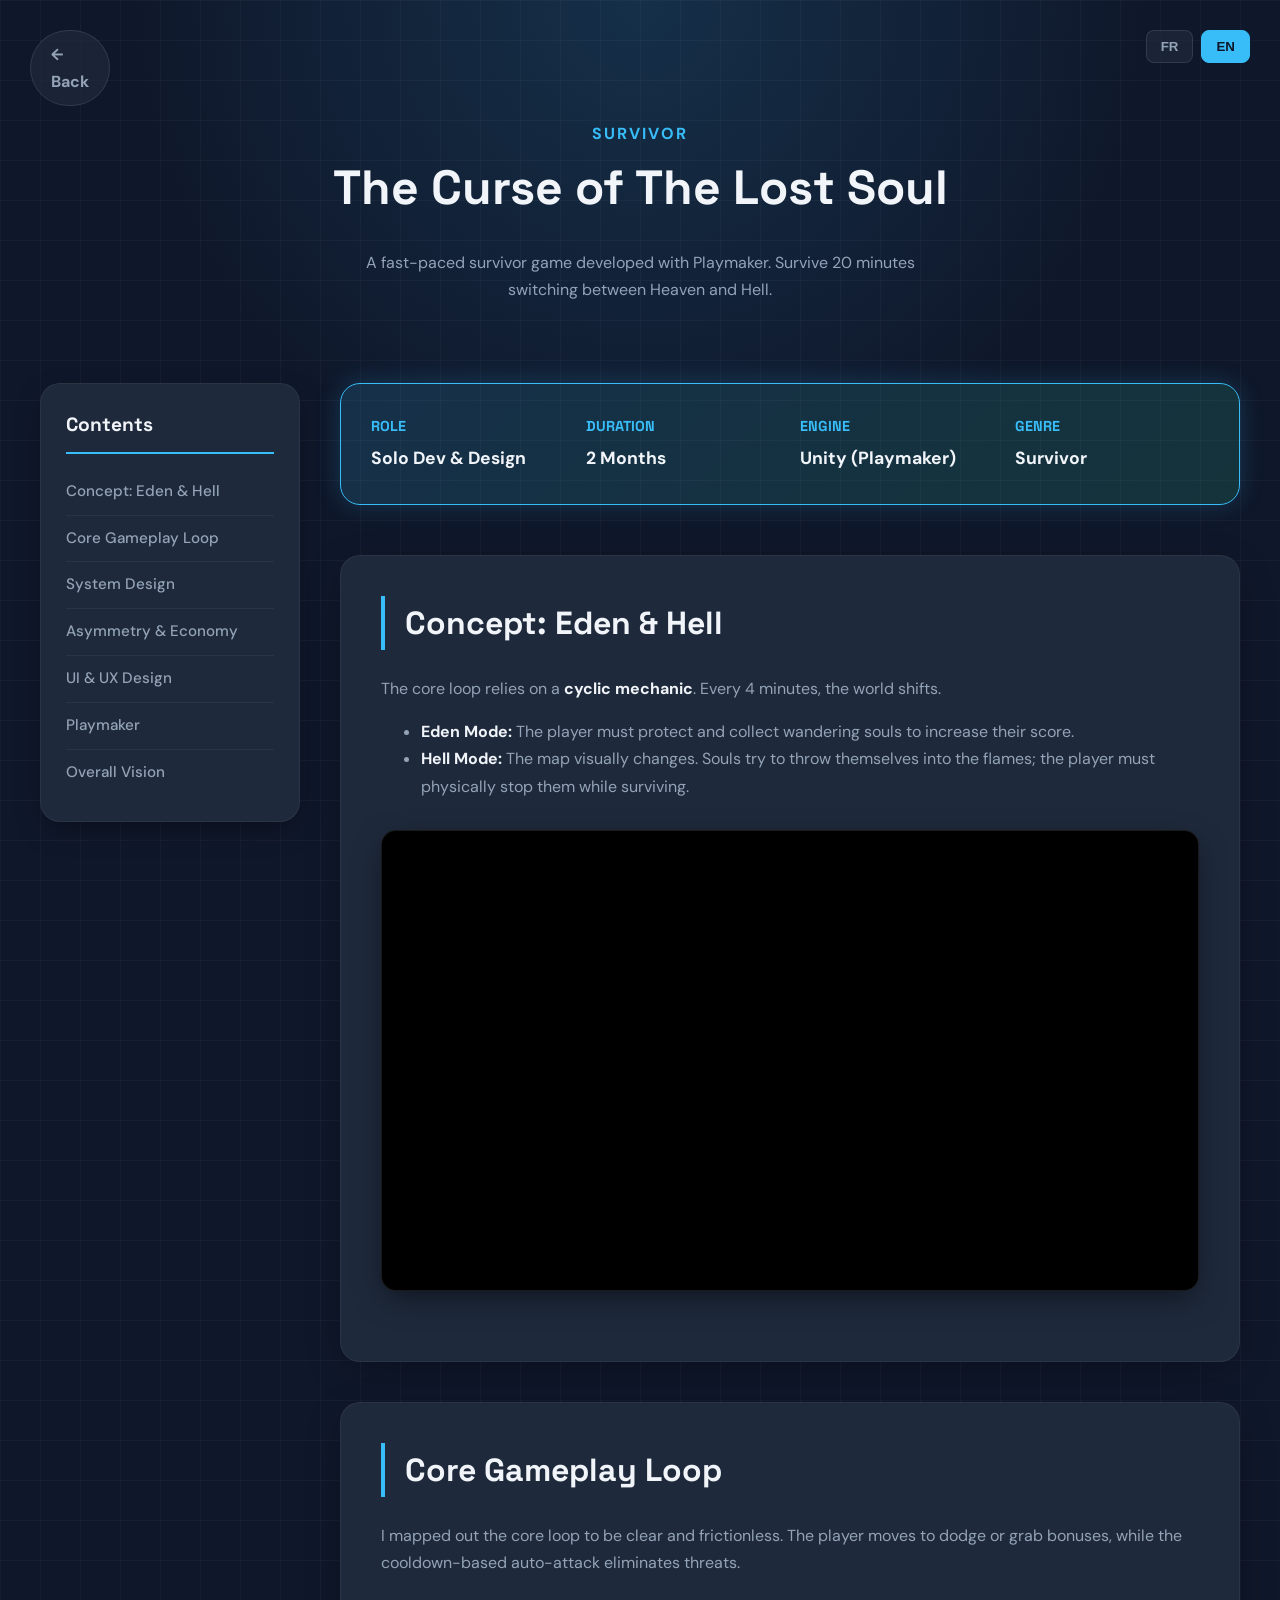
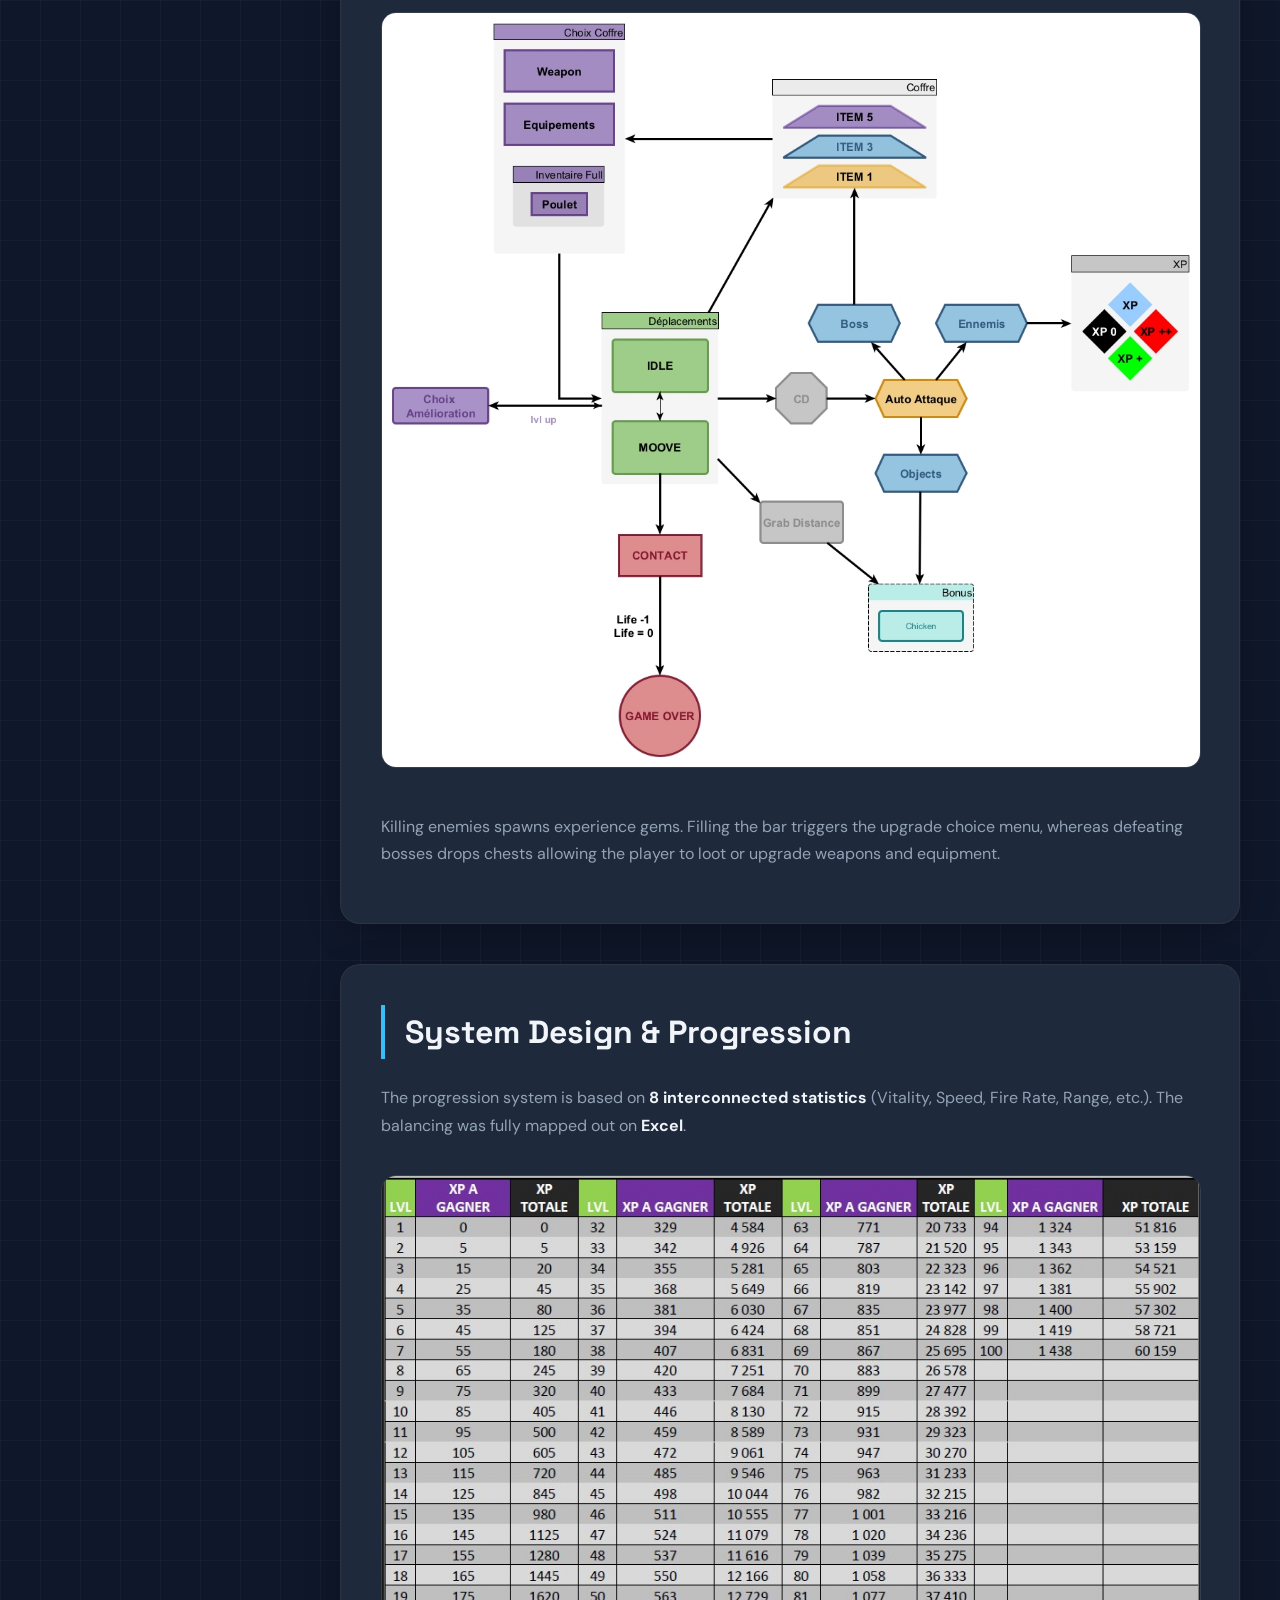
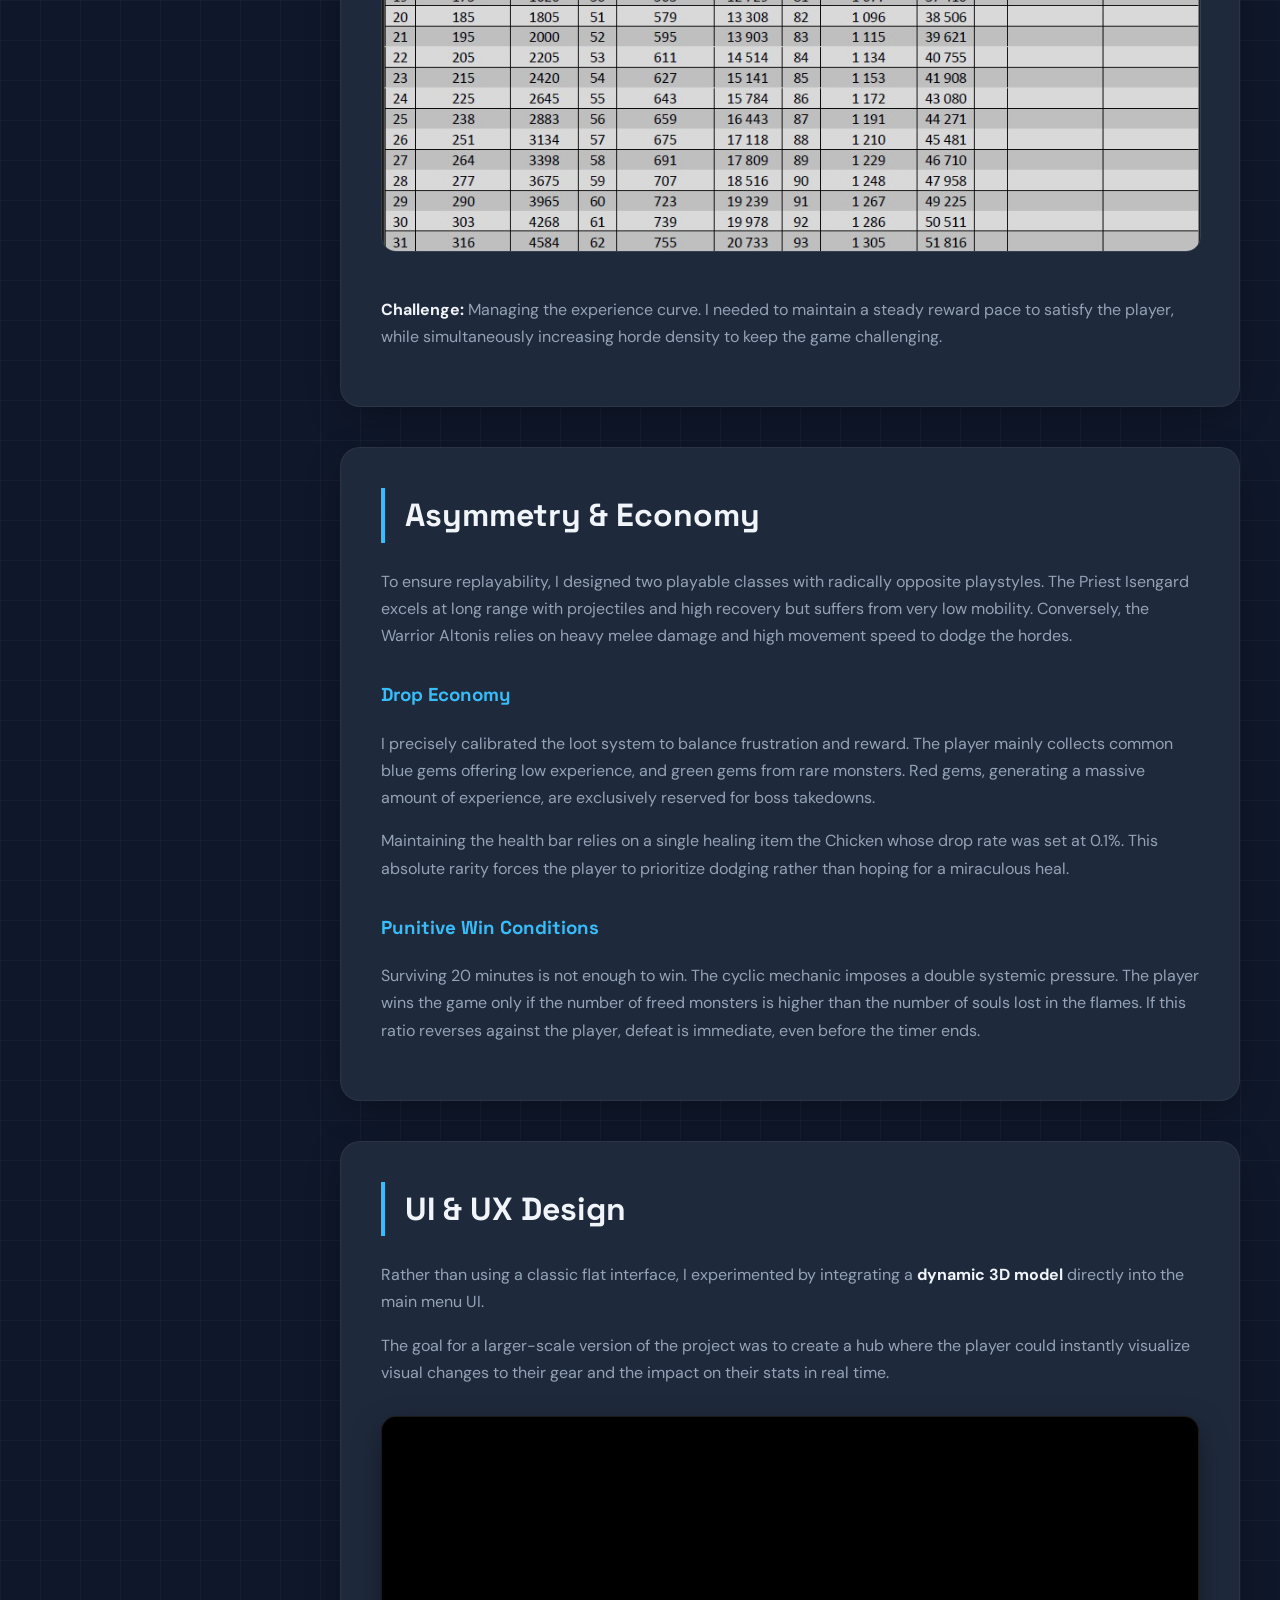
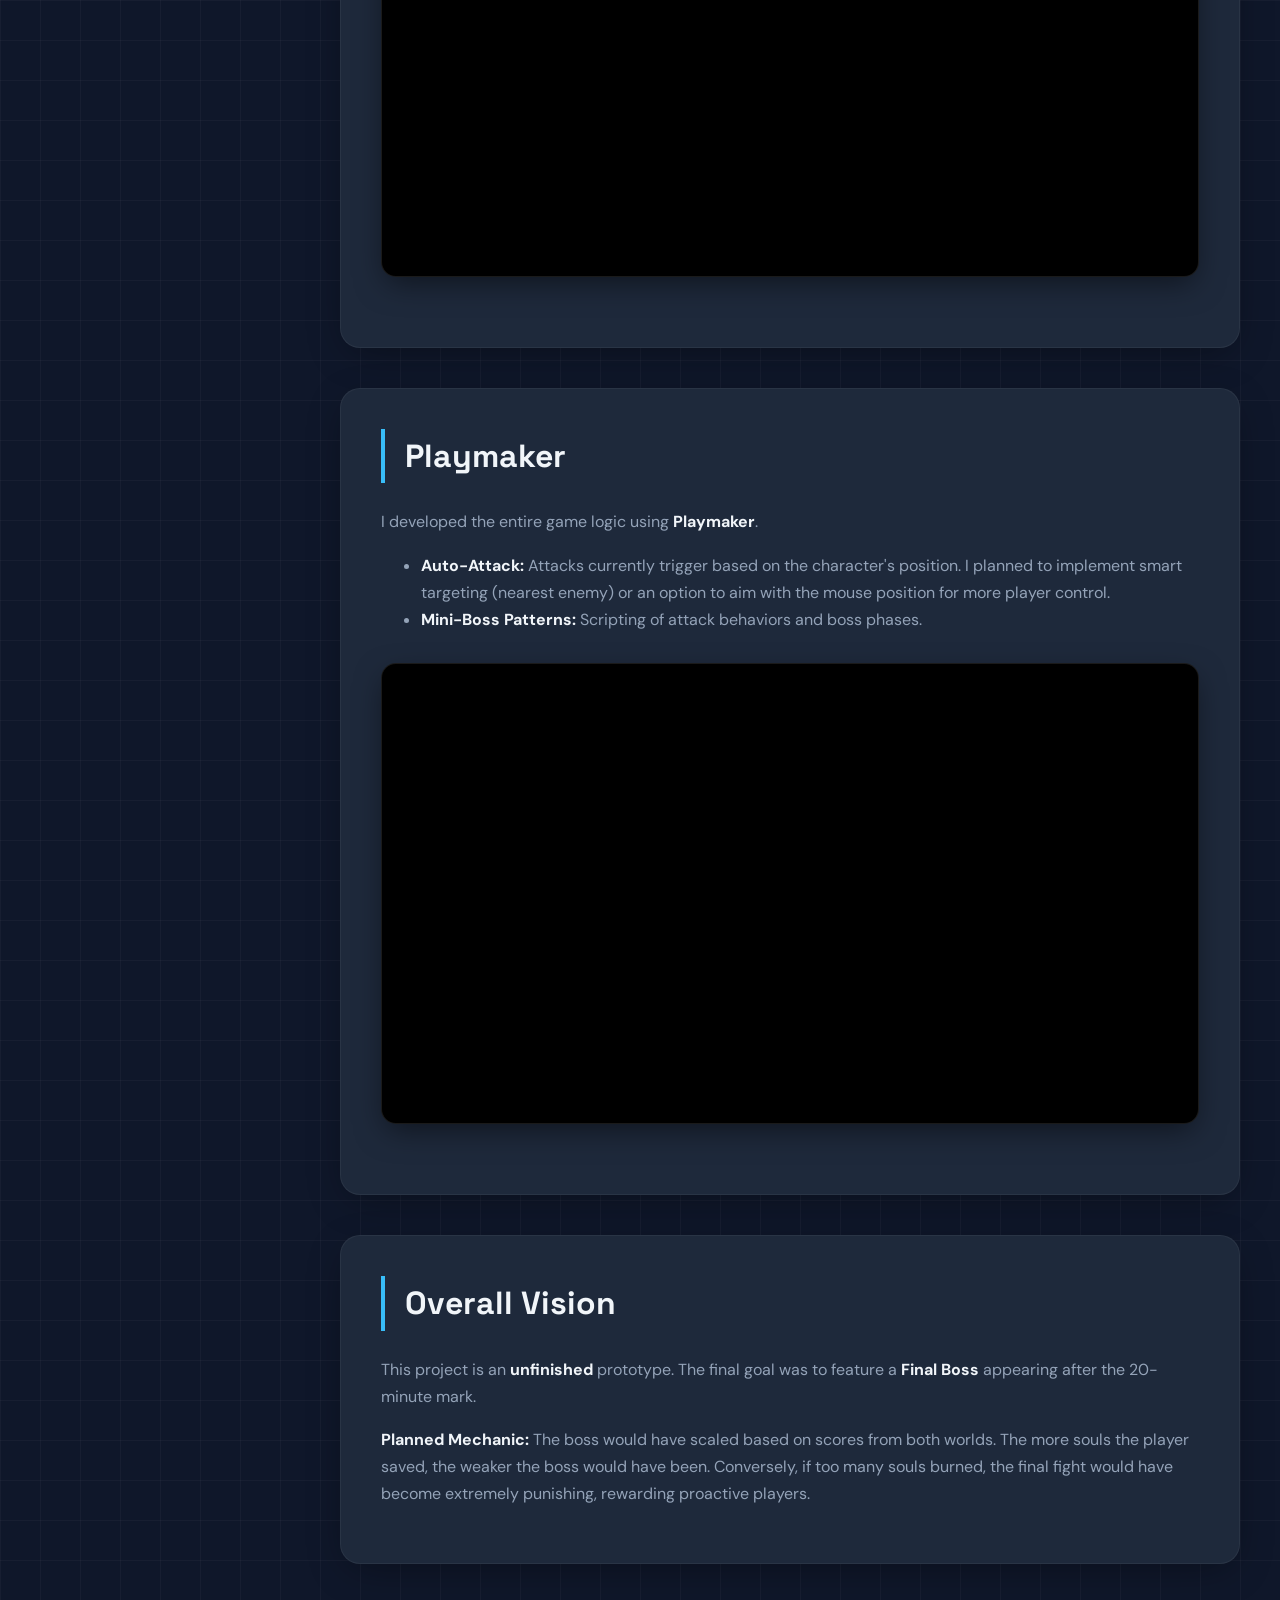
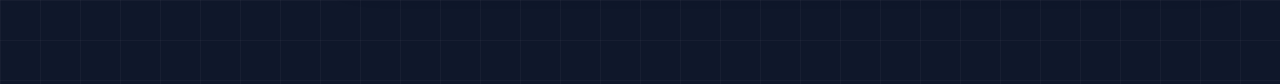
==== commit 262e96e1: "english" ====
--- a/CurseOfTheLostSoul.html
+++ b/CurseOfTheLostSoul.html
@@ -1,5 +1,5 @@
 <!DOCTYPE html>
-<html lang="fr">
+<html lang="en">
 <head>
     <meta charset="UTF-8">
     <meta name="viewport" content="width=device-width, initial-scale=1.0">
@@ -107,7 +107,7 @@
         }
     </style>
 </head>
-<body class="fr">
+<body class="en">
 
     <a href="index.html" class="back-btn">← <span class="lang-fr">Retour</span><span class="lang-en">Back</span></a>
 
@@ -323,7 +323,7 @@
             document.body.className = lang;
         }
         document.addEventListener('DOMContentLoaded', () => {
-            const savedLang = localStorage.getItem('portfolioLang') || 'fr';
+            const savedLang = localStorage.getItem('portfolioLang') || 'en';
             switchLang(savedLang);
         });
     </script>
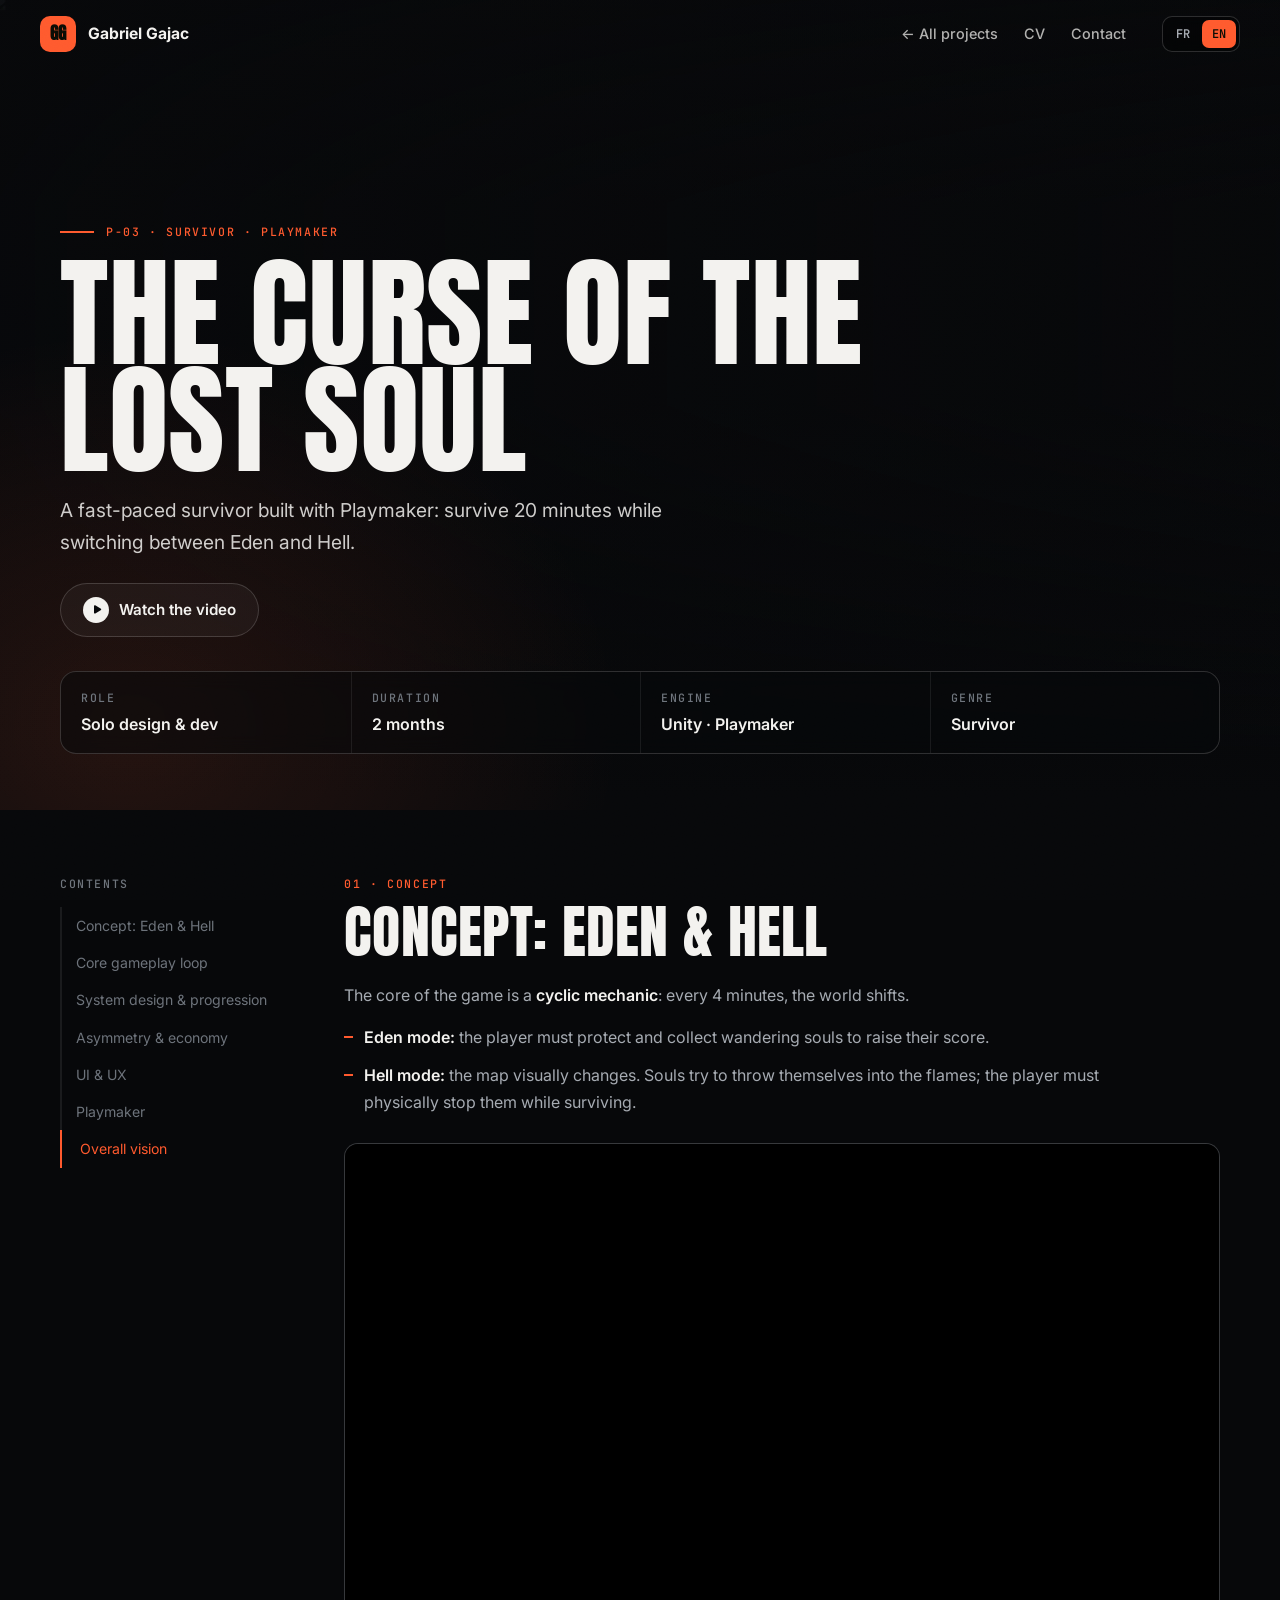
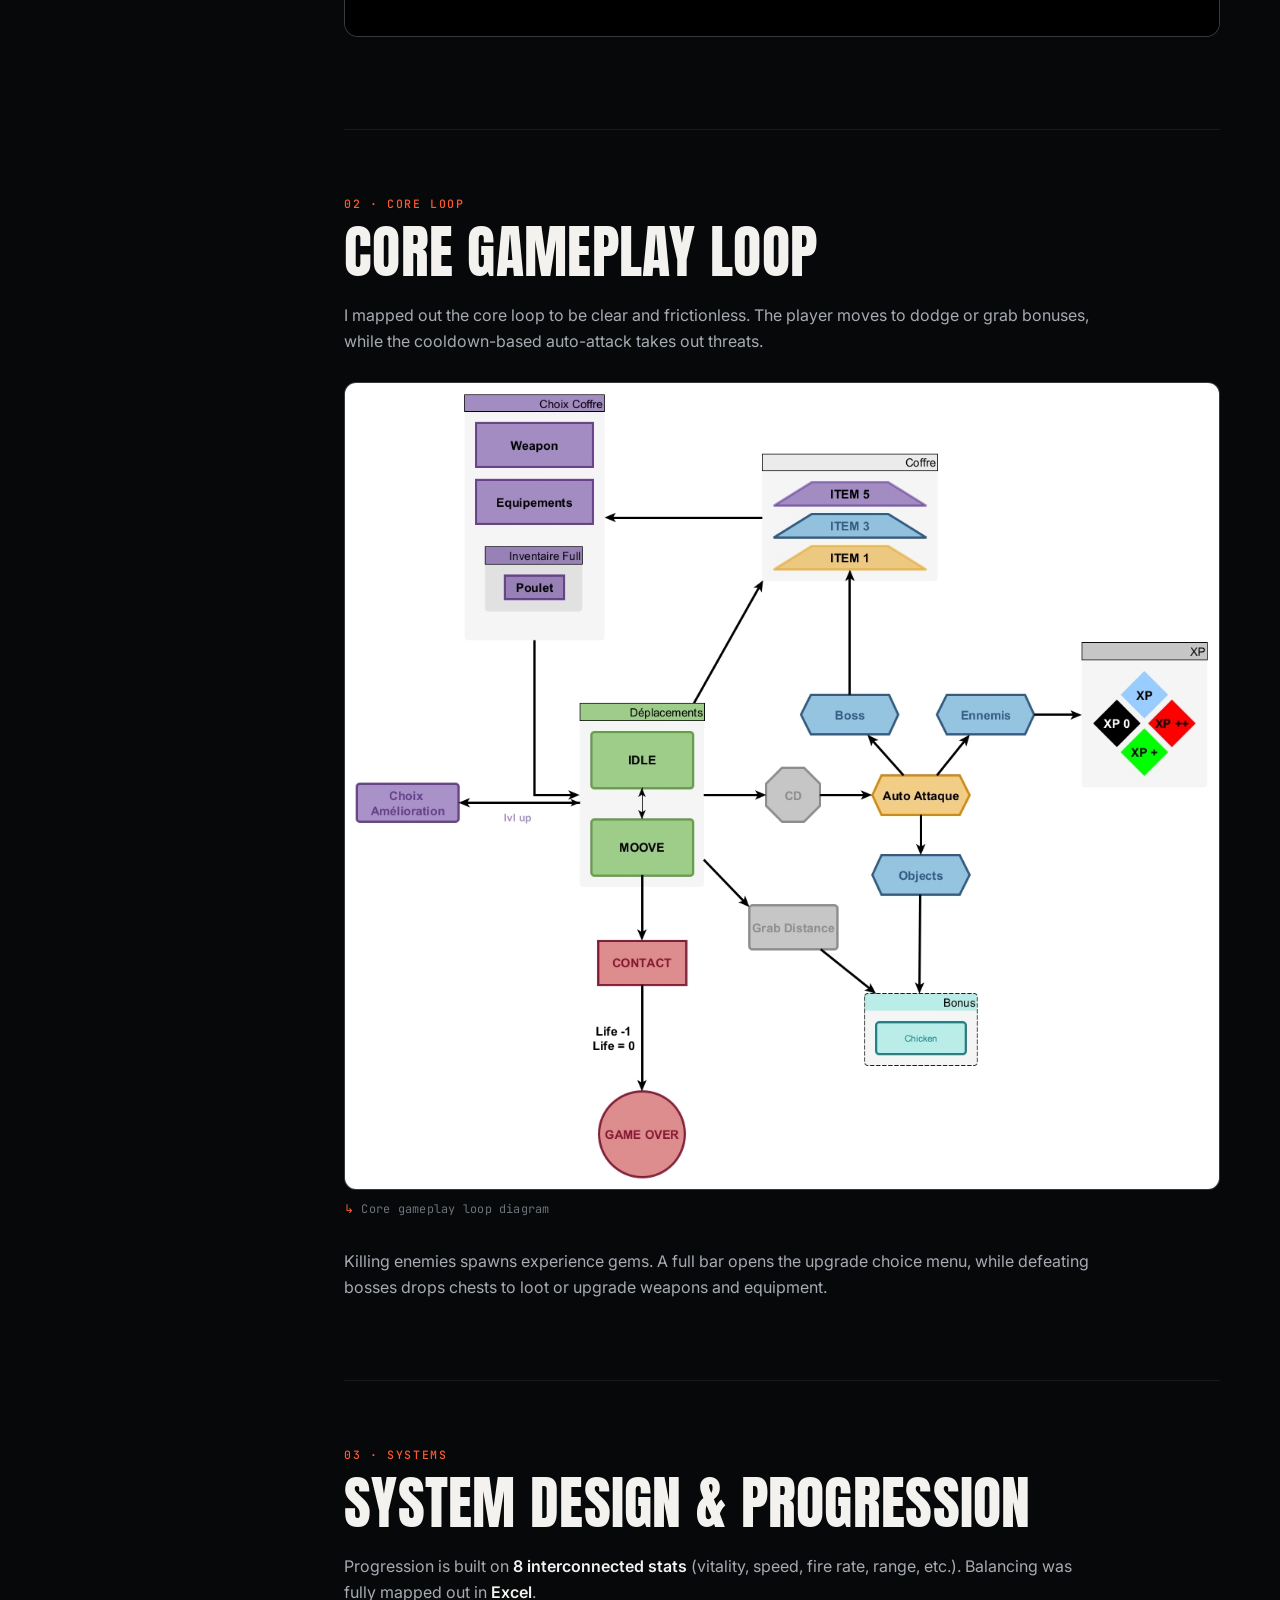
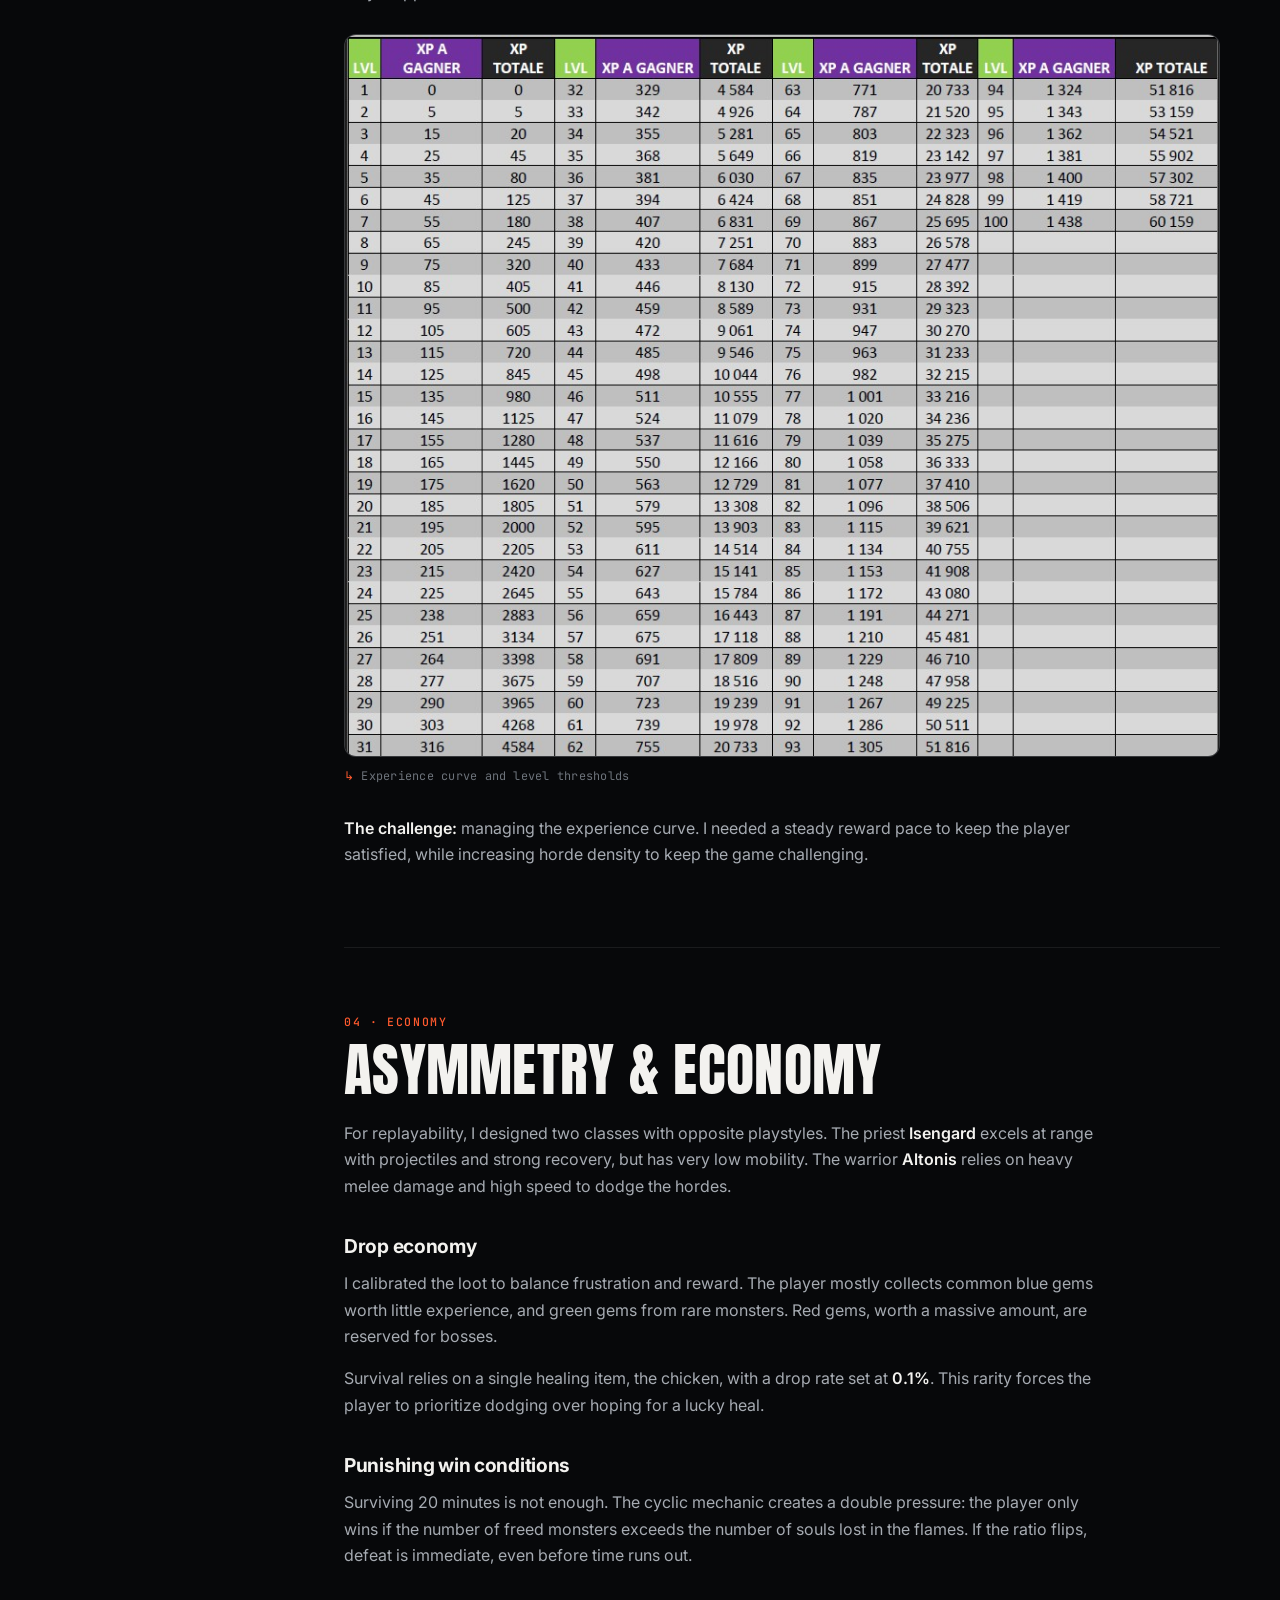
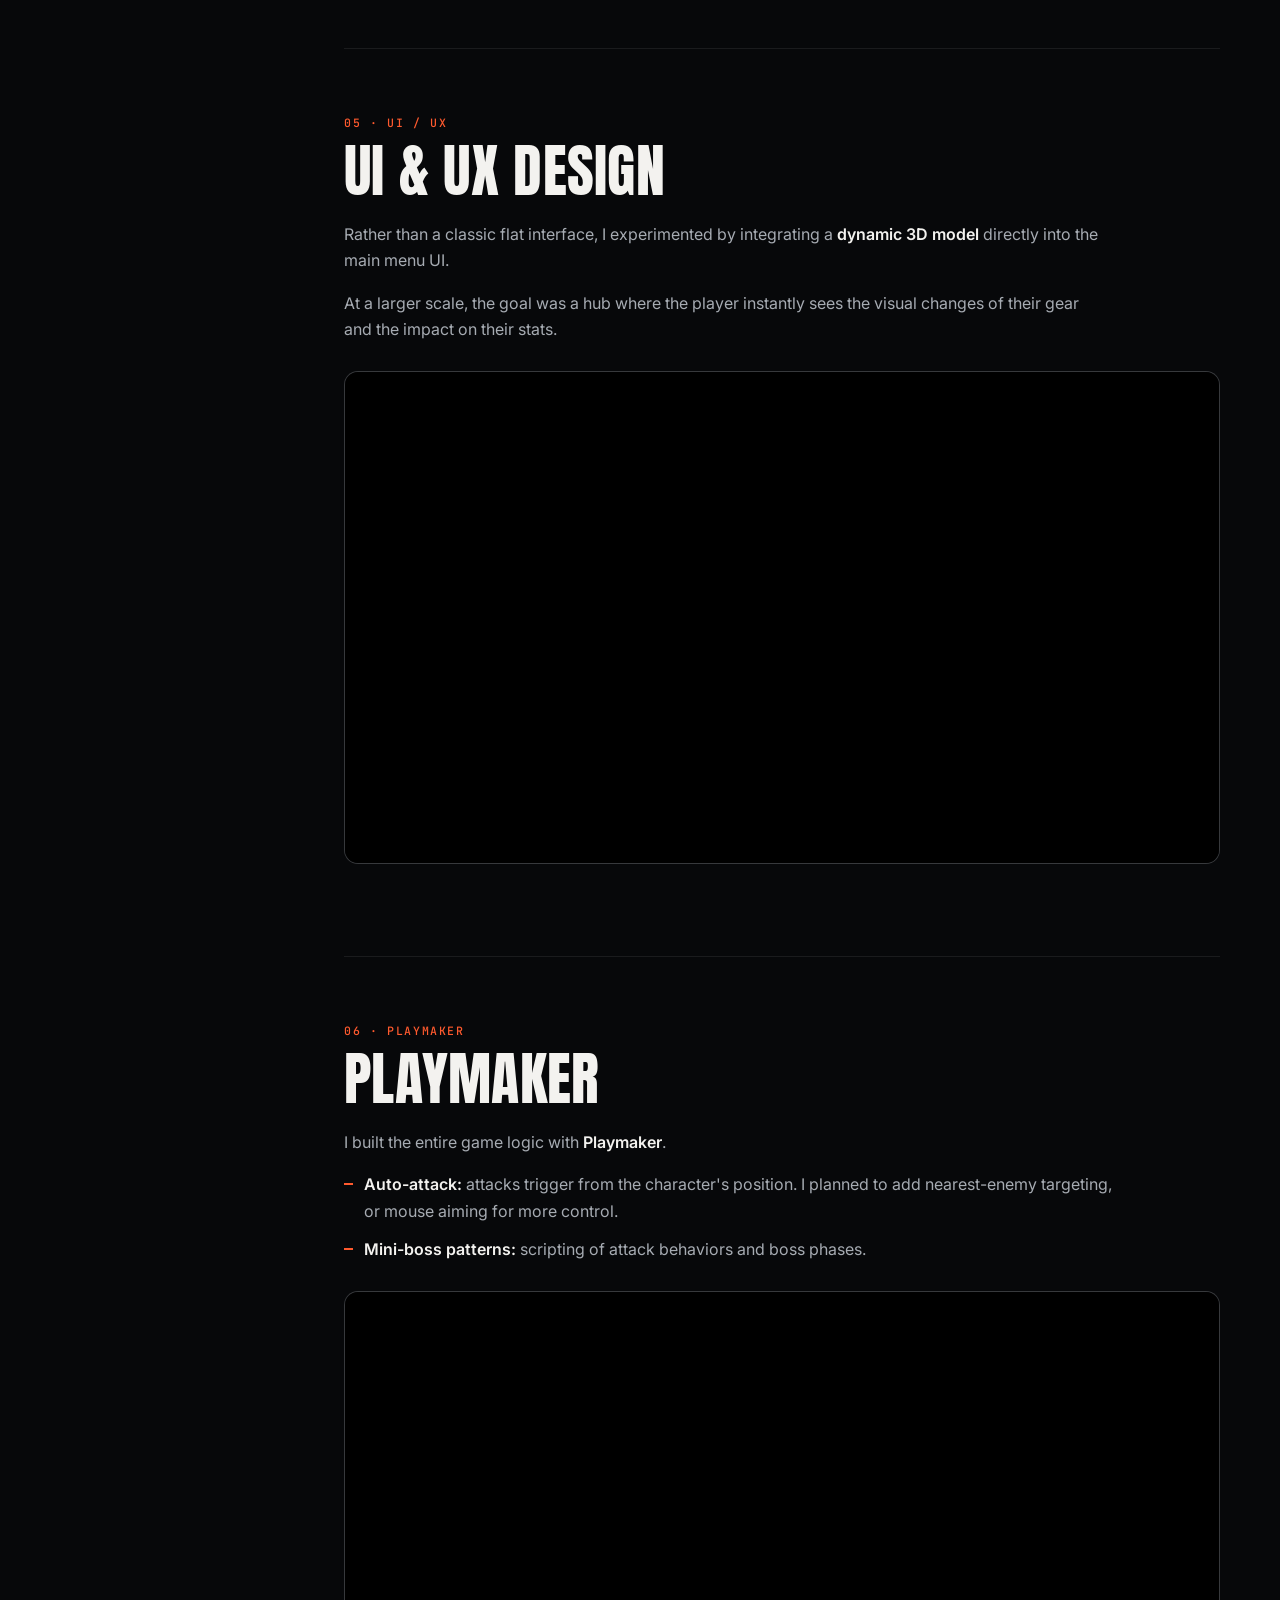
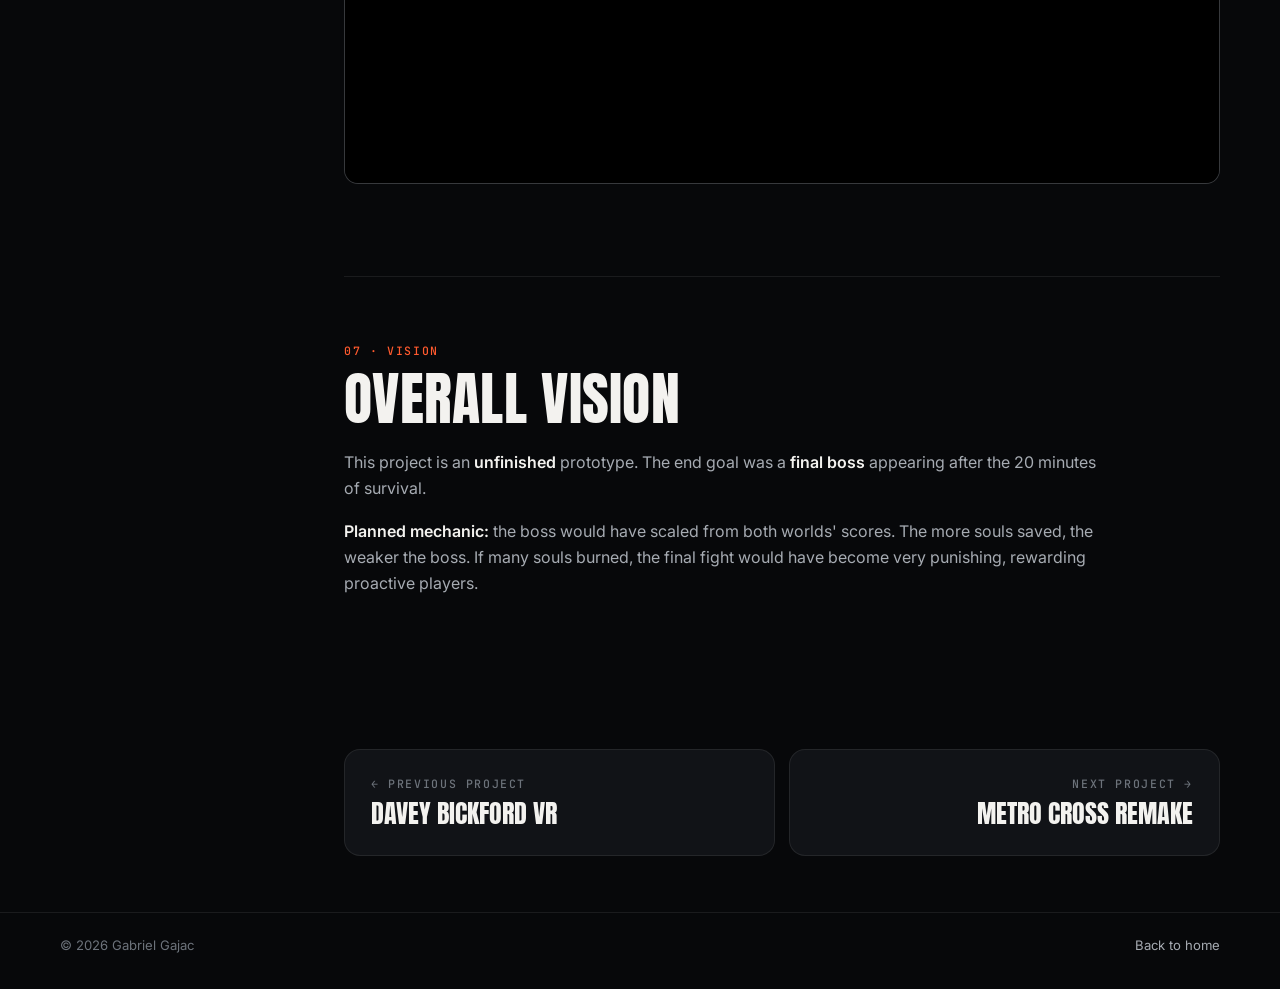
==== commit 8652507d: "Refonte du portfolio : carrousel plein écran, stage Eden Games, compétences - Accueil plein écran en" ====
--- a/CurseOfTheLostSoul.html
+++ b/CurseOfTheLostSoul.html
@@ -3,330 +3,179 @@
 <head>
     <meta charset="UTF-8">
     <meta name="viewport" content="width=device-width, initial-scale=1.0">
-    <title>The Curse of The Lost Soul - Gabriel Gajac</title>
-    <link href="https://fonts.googleapis.com/css2?family=DM+Sans:wght@400;500;700&family=Space+Grotesk:wght@500;700&display=swap" rel="stylesheet">
-    
-    <style>
-        /* --- DA DU PORTFOLIO --- */
-        :root {
-            --bg-deep: #0f172a;
-            --bg-card: #1e293b;
-            --text-white: #f1f5f9;
-            --text-gray: #94a3b8;
-            --primary: #38bdf8;
-            --secondary: #34d399;
-            --accent: #f472b6;
-            --gradient-main: linear-gradient(135deg, var(--primary) 0%, #818cf8 100%);
-        }
+    <title>The Curse of The Lost Soul — Gabriel Gajac</title>
+    <meta name="description" content="The Curse of The Lost Soul: a solo Survivor prototype built with Playmaker, cycling between Eden and Hell modes.">
+    <link rel="preconnect" href="https://fonts.googleapis.com">
+    <link rel="preconnect" href="https://fonts.gstatic.com" crossorigin>
+    <link rel="preconnect" href="https://i.ytimg.com">
+    <link href="https://fonts.googleapis.com/css2?family=Anton&family=Inter:wght@400;500;600;700&family=JetBrains+Mono:wght@400;500;600&display=swap" rel="stylesheet">
+    <link rel="stylesheet" href="https://cdnjs.cloudflare.com/ajax/libs/font-awesome/6.4.0/css/all.min.css">
+    <link rel="stylesheet" href="assets/css/site.css">
+</head>
+<body class="en" style="--accent:#ff5a2e; --acc:#ff5a2e">
 
-        html { scroll-behavior: smooth; }
-
-        body { 
-            font-family: 'DM Sans', sans-serif; 
-            background-color: var(--bg-deep); 
-            color: var(--text-gray); 
-            margin: 0; padding: 0; line-height: 1.7;
-            background-image: 
-                linear-gradient(rgba(255, 255, 255, 0.03) 1px, transparent 1px),
-                linear-gradient(90deg, rgba(255, 255, 255, 0.03) 1px, transparent 1px);
-            background-size: 40px 40px;
-        }
-
-        h1, h2, h3, h4 { font-family: 'Space Grotesk', sans-serif; color: var(--text-white); margin-top: 0; }
-        strong { color: var(--text-white); }
-
-        /* GESTION LANGUE */
-        .lang-en { display: none; }
-        body.en .lang-fr { display: none !important; }
-        body.en .lang-en { display: block !important; }
-
-        /* HEADER PROJET */
-        .project-header {
-            padding: 120px 20px 60px 20px;
-            text-align: center;
-            background: radial-gradient(circle at top, rgba(56, 189, 248, 0.15), transparent 70%);
-        }
-        .project-header h1 { font-size: 3rem; margin-bottom: 10px; }
-        .subtitle { color: var(--primary); font-weight: 700; text-transform: uppercase; letter-spacing: 2px; }
-
-        /* LAYOUT AVEC SOMMAIRE (SIDEBAR) */
-        .page-layout {
-            max-width: 1200px; margin: 0 auto; padding: 0 20px 80px 20px;
-            display: grid; grid-template-columns: 260px 1fr; gap: 40px; align-items: start;
-        }
-
-        /* SOMMAIRE */
-        .toc-sidebar {
-            position: sticky; top: 100px; background: var(--bg-card);
-            padding: 25px; border-radius: 20px;
-            border: 1px solid rgba(255,255,255,0.05);
-            box-shadow: 0 10px 30px -10px rgba(0,0,0,0.5);
-        }
-        .toc-sidebar h3 { font-size: 1.2rem; margin-bottom: 15px; border-bottom: 2px solid var(--primary); padding-bottom: 10px; }
-        .toc-link { color: var(--text-gray); text-decoration: none; font-weight: 500; font-size: 0.95rem; display: block; padding: 10px 0; border-bottom: 1px solid rgba(255,255,255,0.05); transition: 0.3s; }
-        .toc-link:last-child { border-bottom: none; }
-        .toc-link:hover { color: var(--primary); transform: translateX(5px); }
-
-        /* DETAILS GRID UNIFIÉ & MIS EN VALEUR */
-        .details-grid {
-            display: grid; grid-template-columns: repeat(auto-fit, minmax(160px, 1fr));
-            gap: 20px; margin-bottom: 50px;
-            background: linear-gradient(135deg, rgba(56, 189, 248, 0.15) 0%, rgba(52, 211, 153, 0.15) 100%);
-            padding: 30px; border-radius: 20px;
-            border: 1px solid var(--primary);
-            box-shadow: 0 0 25px rgba(56, 189, 248, 0.2);
-        }
-        .detail-item h4 { font-size: 0.9rem; color: var(--primary); margin-bottom: 5px; text-transform: uppercase; font-family: 'Space Grotesk', sans-serif;}
-        .detail-item p { font-size: 1.1rem; color: var(--text-white); font-weight: 700; margin: 0; }
-
-        /* CONTENT SECTIONS */
-        .content-section { 
-            margin-bottom: 40px; background: var(--bg-card); padding: 40px; 
-            border-radius: 20px; border: 1px solid rgba(255,255,255,0.05);
-            box-shadow: 0 10px 40px -10px rgba(0,0,0,0.4);
-            scroll-margin-top: 40px; /* Evite que le titre soit mangé par le haut d'écran au clic */
-        }
-        .content-section h2 { font-size: 2rem; border-left: 4px solid var(--primary); padding-left: 20px; margin-bottom: 25px; }
-        
-        /* MEDIA */
-        .media-block { background: #000; border-radius: 15px; overflow: hidden; margin: 30px 0; border: 1px solid rgba(255,255,255,0.1); box-shadow: 0 10px 30px -5px rgba(0,0,0,0.5); }
-        .video-wrapper { position: relative; padding-bottom: 56.25%; height: 0; }
-        .video-wrapper iframe { position: absolute; top: 0; left: 0; width: 100%; height: 100%; border: none; }
-        .image-full { max-width: 100%; border-radius: 15px; margin: 20px 0; border: 1px solid rgba(255,255,255,0.1); }
-
-        /* BOUTONS NAV */
-        .back-btn { position: fixed; top: 30px; left: 30px; color: var(--text-gray); text-decoration: none; font-weight: 700; background: rgba(30, 41, 59, 0.8); padding: 10px 20px; border-radius: 50px; border: 1px solid rgba(255,255,255,0.1); transition: 0.3s; z-index: 100; }
-        .back-btn:hover { background: var(--text-white); color: var(--bg-deep); }
-        .lang-switch-container { position: fixed; top: 30px; right: 30px; z-index: 1000; display: flex; gap: 8px; }
-        .lang-btn { background: rgba(30, 41, 59, 0.8); border: 1px solid rgba(255,255,255,0.1); color: var(--text-gray); padding: 8px 14px; cursor: pointer; font-weight: 700; border-radius: 8px; transition: 0.3s; }
-        .lang-btn:hover, body.fr #btn-fr, body.en #btn-en { background: var(--primary); color: var(--bg-deep); border-color: var(--primary); }
-
-        @media (max-width: 900px) {
-            .page-layout { grid-template-columns: 1fr; }
-            .toc-sidebar { display: none; } /* Cache le sommaire sur mobile */
-        }
-    </style>
-</head>
-<body class="en">
-
-    <a href="index.html" class="back-btn">← <span class="lang-fr">Retour</span><span class="lang-en">Back</span></a>
-
-    <div class="lang-switch-container">
-        <button class="lang-btn" onclick="switchLang('fr')" id="btn-fr">FR</button>
-        <button class="lang-btn" onclick="switchLang('en')" id="btn-en">EN</button>
-    </div>
-
-    <header class="project-header">
-        <span class="subtitle">Survivor</span>
-        <h1>The Curse of The Lost Soul</h1>
-        <p style="max-width: 600px; margin: 20px auto;">
-            <span class="lang-fr">Un survivor nerveux développé avec Playmaker. Survivre 20 minutes en alternant entre le Paradis et l'Enfer.</span>
-            <span class="lang-en">A fast-paced survivor game developed with Playmaker. Survive 20 minutes switching between Heaven and Hell.</span>
-        </p>
+    <header class="topbar">
+        <div class="wrap">
+            <a class="brand" href="index.html"><span class="brand-mark">GG</span>Gabriel Gajac</a>
+            <nav class="nav" aria-label="Navigation">
+                <a href="index.html#projets"><span class="lang-fr">← Tous les projets</span><span class="lang-en">← All projects</span></a>
+                <a href="cv.html">CV</a>
+                <a href="index.html#contact">Contact</a>
+            </nav>
+            <div class="lang-switch" role="group" aria-label="Langue / Language">
+                <button type="button" data-lang-btn="fr" aria-pressed="false">FR</button>
+                <button type="button" data-lang-btn="en" aria-pressed="true">EN</button>
+            </div>
+        </div>
     </header>
 
-    <div class="page-layout">
-        
-        <aside class="toc-sidebar">
-            <h3><span class="lang-fr">Sommaire</span><span class="lang-en">Contents</span></h3>
-            <a href="#concept" class="toc-link"><span class="lang-fr">Concept : Eden & Hell</span><span class="lang-en">Concept: Eden & Hell</span></a>
-            <a href="#core" class="toc-link">Core Gameplay Loop</a>
-            <a href="#system" class="toc-link"><span class="lang-fr">System Design & Progression</span><span class="lang-en">System Design</span></a>
-            <a href="#asymmetry" class="toc-link"><span class="lang-fr">Asymétrie & Économie</span><span class="lang-en">Asymmetry & Economy</span></a>
-            <a href="#ui" class="toc-link">UI & UX Design</a>
-            <a href="#playmaker" class="toc-link">Playmaker</a>
-            <a href="#vision" class="toc-link"><span class="lang-fr">Vision globale</span><span class="lang-en">Overall Vision</span></a>
-        </aside>
+    <main class="wrap">
+        <section class="p-hero">
+            <div class="slide-media"><div class="slide-bg"><img class="poster" src="https://i.ytimg.com/vi/Z5926WcIe9w/maxresdefault.jpg" alt=""><div class="bg-video" data-yt="Z5926WcIe9w"></div></div></div>
+            <div class="p-hero-shade"></div>
+            <div class="p-hero-inner">
+            <span class="label">P-03 · Survivor · Playmaker</span>
+            <h1>The Curse of The Lost Soul</h1>
+            <p class="lead lang-fr">Un survivor nerveux développé avec Playmaker : survivre 20 minutes en alternant entre Eden et Hell.</p>
+            <p class="lead lang-en">A fast-paced survivor built with Playmaker: survive 20 minutes while switching between Eden and Hell.</p>
+            <div class="p-hero-cta"><button type="button" class="btn btn-play" data-play="k8VgR-rImbU"><i class="fa-solid fa-play"></i> <span class="lang-fr">Regarder la vidéo</span><span class="lang-en">Watch the video</span></button></div>
+            <div class="p-stats">
+                <div><span class="label"><span class="lang-fr">Rôle</span><span class="lang-en">Role</span></span><p><span class="lang-fr">Design &amp; dev solo</span><span class="lang-en">Solo design &amp; dev</span></p></div>
+                <div><span class="label"><span class="lang-fr">Durée</span><span class="lang-en">Duration</span></span><p><span class="lang-fr">2 mois</span><span class="lang-en">2 months</span></p></div>
+                <div><span class="label"><span class="lang-fr">Moteur</span><span class="lang-en">Engine</span></span><p>Unity · Playmaker</p></div>
+                <div><span class="label">Genre</span><p>Survivor</p></div>
+            </div>
+        </div>
+        </section>
 
-        <div class="main-project-content">
-            
-            <div class="details-grid">
-                <div class="detail-item">
-                    <h4>Role</h4>
-                    <p>Solo Dev & Design</p>
-                </div>
-                <div class="detail-item">
-                    <h4><span class="lang-fr">Durée</span><span class="lang-en">Duration</span></h4>
-                    <p>2 Months</p>
-                </div>
-                <div class="detail-item">
-                    <h4>Engine</h4>
-                    <p>Unity (Playmaker)</p>
-                </div>
-                <div class="detail-item">
-                    <h4>Genre</h4>
-                    <p>Survivor</p>
-                </div>
+        <div class="p-layout">
+            <aside class="toc">
+                <span class="label"><span class="lang-fr">Sommaire</span><span class="lang-en">Contents</span></span>
+                <a href="#concept"><span class="lang-fr">Concept : Eden &amp; Hell</span><span class="lang-en">Concept: Eden &amp; Hell</span></a>
+                <a href="#core">Core gameplay loop</a>
+                <a href="#system"><span class="lang-fr">System design &amp; progression</span><span class="lang-en">System design &amp; progression</span></a>
+                <a href="#asymmetry"><span class="lang-fr">Asymétrie &amp; économie</span><span class="lang-en">Asymmetry &amp; economy</span></a>
+                <a href="#ui">UI &amp; UX</a>
+                <a href="#playmaker">Playmaker</a>
+                <a href="#vision"><span class="lang-fr">Vision globale</span><span class="lang-en">Overall vision</span></a>
+            </aside>
+
+            <div class="p-content">
+                <section id="concept" class="p-section">
+                    <span class="label">01 · Concept</span>
+                    <h2><span class="lang-fr">Concept : Eden &amp; Hell</span><span class="lang-en">Concept: Eden &amp; Hell</span></h2>
+                    <p class="lang-fr">Le cœur du jeu repose sur une <strong>mécanique cyclique</strong> : toutes les 4 minutes, l'univers bascule.</p>
+                    <p class="lang-en">The core of the game is a <strong>cyclic mechanic</strong>: every 4 minutes, the world shifts.</p>
+                    <ul class="lang-fr">
+                        <li><strong>Mode Eden :</strong> le joueur doit protéger et collecter des âmes errantes pour augmenter son score.</li>
+                        <li><strong>Mode Hell :</strong> la carte change visuellement. Les âmes tentent de se jeter dans les flammes, le joueur doit les en empêcher physiquement tout en survivant.</li>
+                    </ul>
+                    <ul class="lang-en">
+                        <li><strong>Eden mode:</strong> the player must protect and collect wandering souls to raise their score.</li>
+                        <li><strong>Hell mode:</strong> the map visually changes. Souls try to throw themselves into the flames; the player must physically stop them while surviving.</li>
+                    </ul>
+                    <div class="video-block">
+                        <div class="video"><iframe src="https://www.youtube.com/embed/Z5926WcIe9w" title="Eden and Hell modes" loading="lazy" allowfullscreen></iframe></div>
+                    </div>
+                </section>
+
+                <section id="core" class="p-section">
+                    <span class="label">02 · <span class="lang-fr">Boucle de jeu</span><span class="lang-en">Core loop</span></span>
+                    <h2>Core gameplay loop</h2>
+                    <p class="lang-fr">J'ai modélisé la boucle de jeu pour qu'elle soit claire et sans friction. Le joueur se déplace pour esquiver ou ramasser des bonus, pendant que l'auto-attaque, gérée par un temps de recharge, élimine les menaces.</p>
+                    <p class="lang-en">I mapped out the core loop to be clear and frictionless. The player moves to dodge or grab bonuses, while the cooldown-based auto-attack takes out threats.</p>
+                    <figure>
+                        <img src="assets/CoregameplayUpdate.jpg" alt="Schéma du core gameplay" class="zoomable" loading="lazy">
+                        <figcaption><span class="lang-fr">Schéma de la boucle de gameplay</span><span class="lang-en">Core gameplay loop diagram</span></figcaption>
+                    </figure>
+                    <p class="lang-fr">Tuer des ennemis génère des gemmes d'expérience. Une jauge remplie ouvre le menu de choix d'amélioration, tandis que l'élimination des boss permet d'ouvrir des coffres pour looter ou améliorer armes et équipements.</p>
+                    <p class="lang-en">Killing enemies spawns experience gems. A full bar opens the upgrade choice menu, while defeating bosses drops chests to loot or upgrade weapons and equipment.</p>
+                </section>
+
+                <section id="system" class="p-section">
+                    <span class="label">03 · <span class="lang-fr">Systèmes</span><span class="lang-en">Systems</span></span>
+                    <h2><span class="lang-fr">System design &amp; progression</span><span class="lang-en">System design &amp; progression</span></h2>
+                    <p class="lang-fr">La progression repose sur <strong>8 statistiques interconnectées</strong> (vitalité, vitesse, cadence de tir, portée, etc.). L'équilibrage a entièrement été pensé sur <strong>Excel</strong>.</p>
+                    <p class="lang-en">Progression is built on <strong>8 interconnected stats</strong> (vitality, speed, fire rate, range, etc.). Balancing was fully mapped out in <strong>Excel</strong>.</p>
+                    <figure>
+                        <img src="assets/LevelUp.jpg" alt="Tableau de progression XP" class="zoomable" loading="lazy">
+                        <figcaption><span class="lang-fr">Courbe d'expérience et paliers de niveau</span><span class="lang-en">Experience curve and level thresholds</span></figcaption>
+                    </figure>
+                    <p class="lang-fr"><strong>Le défi :</strong> gérer la courbe d'expérience. Il fallait maintenir un rythme de récompenses soutenu pour satisfaire le joueur, tout en augmentant la densité des hordes pour conserver du défi.</p>
+                    <p class="lang-en"><strong>The challenge:</strong> managing the experience curve. I needed a steady reward pace to keep the player satisfied, while increasing horde density to keep the game challenging.</p>
+                </section>
+
+                <section id="asymmetry" class="p-section">
+                    <span class="label">04 · <span class="lang-fr">Économie</span><span class="lang-en">Economy</span></span>
+                    <h2><span class="lang-fr">Asymétrie &amp; économie</span><span class="lang-en">Asymmetry &amp; economy</span></h2>
+                    <p class="lang-fr">Pour la rejouabilité, j'ai conçu deux classes aux gameplays opposés. Le prêtre <strong>Isengard</strong> excelle à distance grâce à ses projectiles et sa forte récupération, mais souffre d'une très faible mobilité. À l'inverse, le guerrier <strong>Altonis</strong> mise sur de lourds dégâts au corps-à-corps et une vitesse élevée pour esquiver les hordes.</p>
+                    <p class="lang-en">For replayability, I designed two classes with opposite playstyles. The priest <strong>Isengard</strong> excels at range with projectiles and strong recovery, but has very low mobility. The warrior <strong>Altonis</strong> relies on heavy melee damage and high speed to dodge the hordes.</p>
+
+                    <h3><span class="lang-fr">L'économie des drops</span><span class="lang-en">Drop economy</span></h3>
+                    <p class="lang-fr">J'ai calibré le butin pour équilibrer frustration et récompense. Le joueur amasse surtout des gemmes bleues communes qui rapportent peu d'expérience, et des gemmes vertes sur les monstres rares. Les gemmes rouges, très généreuses, sont réservées aux boss.</p>
+                    <p class="lang-en">I calibrated the loot to balance frustration and reward. The player mostly collects common blue gems worth little experience, and green gems from rare monsters. Red gems, worth a massive amount, are reserved for bosses.</p>
+                    <p class="lang-fr">La survie repose sur un objet de soin unique, le poulet, dont le taux d'obtention est fixé à <strong>0,1 %</strong>. Cette rareté force le joueur à privilégier l'esquive plutôt qu'espérer un soin providentiel.</p>
+                    <p class="lang-en">Survival relies on a single healing item, the chicken, with a drop rate set at <strong>0.1%</strong>. This rarity forces the player to prioritize dodging over hoping for a lucky heal.</p>
+
+                    <h3><span class="lang-fr">Des conditions de victoire punitives</span><span class="lang-en">Punishing win conditions</span></h3>
+                    <p class="lang-fr">Survivre 20 minutes ne suffit pas. La mécanique cyclique impose une double pression : le joueur gagne uniquement si le nombre de monstres libérés dépasse le nombre d'âmes mortes dans les flammes. Si le ratio s'inverse, la défaite est immédiate, même avant la fin du temps.</p>
+                    <p class="lang-en">Surviving 20 minutes is not enough. The cyclic mechanic creates a double pressure: the player only wins if the number of freed monsters exceeds the number of souls lost in the flames. If the ratio flips, defeat is immediate, even before time runs out.</p>
+                </section>
+
+                <section id="ui" class="p-section">
+                    <span class="label">05 · UI / UX</span>
+                    <h2>UI &amp; UX design</h2>
+                    <p class="lang-fr">Plutôt qu'une interface plate classique, j'ai expérimenté en intégrant un <strong>modèle 3D dynamique</strong> directement dans l'UI du menu principal.</p>
+                    <p class="lang-en">Rather than a classic flat interface, I experimented by integrating a <strong>dynamic 3D model</strong> directly into the main menu UI.</p>
+                    <p class="lang-fr">À plus grande échelle, l'objectif était un espace où le joueur visualise instantanément les changements visuels de son équipement et leur impact sur ses statistiques.</p>
+                    <p class="lang-en">At a larger scale, the goal was a hub where the player instantly sees the visual changes of their gear and the impact on their stats.</p>
+                    <div class="video-block">
+                        <div class="video"><iframe src="https://www.youtube.com/embed/mklY8YlDR3c" title="3D main menu" loading="lazy" allowfullscreen></iframe></div>
+                    </div>
+                </section>
+
+                <section id="playmaker" class="p-section">
+                    <span class="label">06 · Playmaker</span>
+                    <h2>Playmaker</h2>
+                    <p class="lang-fr">J'ai développé l'intégralité de la logique du jeu avec <strong>Playmaker</strong>.</p>
+                    <p class="lang-en">I built the entire game logic with <strong>Playmaker</strong>.</p>
+                    <ul class="lang-fr">
+                        <li><strong>Auto-attaque :</strong> l'attaque se déclenche selon la position du personnage. Je prévoyais d'ajouter un ciblage de l'ennemi le plus proche, ou une visée à la souris pour plus de contrôle.</li>
+                        <li><strong>Patterns de mini-boss :</strong> scripting des comportements d'attaque et des différentes phases des boss.</li>
+                    </ul>
+                    <ul class="lang-en">
+                        <li><strong>Auto-attack:</strong> attacks trigger from the character's position. I planned to add nearest-enemy targeting, or mouse aiming for more control.</li>
+                        <li><strong>Mini-boss patterns:</strong> scripting of attack behaviors and boss phases.</li>
+                    </ul>
+                    <div class="video-block">
+                        <div class="video"><iframe src="https://www.youtube.com/embed/dToJ2rAMNgQ" title="Mini-boss patterns" loading="lazy" allowfullscreen></iframe></div>
+                    </div>
+                </section>
+
+                <section id="vision" class="p-section">
+                    <span class="label">07 · Vision</span>
+                    <h2><span class="lang-fr">Vision globale</span><span class="lang-en">Overall vision</span></h2>
+                    <p class="lang-fr">Ce projet est un prototype <strong>inachevé</strong>. L'objectif final était d'intégrer un <strong>boss de fin</strong> apparaissant au terme des 20 minutes de survie.</p>
+                    <p class="lang-en">This project is an <strong>unfinished</strong> prototype. The end goal was a <strong>final boss</strong> appearing after the 20 minutes of survival.</p>
+                    <p class="lang-fr"><strong>Mécanique prévue :</strong> le boss aurait cumulé les scores des deux mondes. Plus le joueur sauvait d'âmes, plus le boss aurait été affaibli. À l'inverse, si beaucoup d'âmes avaient péri dans les flammes, le combat final serait devenu très punitif, ce qui récompense les joueurs proactifs.</p>
+                    <p class="lang-en"><strong>Planned mechanic:</strong> the boss would have scaled from both worlds' scores. The more souls saved, the weaker the boss. If many souls burned, the final fight would have become very punishing, rewarding proactive players.</p>
+                </section>
+
+                <nav class="p-next" aria-label="Projets">
+                    <a href="DaveyBickford.html"><span class="label">← <span class="lang-fr">Projet précédent</span><span class="lang-en">Previous project</span></span><span class="t">Davey Bickford VR</span></a>
+                    <a href="MetroCross.html" class="next"><span class="label"><span class="lang-fr">Projet suivant</span><span class="lang-en">Next project</span> →</span><span class="t">Metro Cross Remake</span></a>
+                </nav>
             </div>
+        </div>
+    </main>
 
-            <div id="concept" class="content-section">
-                <h2><span class="lang-fr">Concept : Eden & Hell</span><span class="lang-en">Concept: Eden & Hell</span></h2>
-                <p class="lang-fr">
-                    Le cœur du jeu repose sur une <strong>mécanique cyclique</strong>. Toutes les 4 minutes, l'univers bascule.
-                </p>
-                <p class="lang-en">
-                    The core loop relies on a <strong>cyclic mechanic</strong>. Every 4 minutes, the world shifts.
-                </p>
-                <ul>
-                    <li>
-                        <span class="lang-fr"><strong>Mode Eden :</strong> Le joueur doit protéger et collecter des âmes errantes pour augmenter son score.</span>
-                        <span class="lang-en"><strong>Eden Mode:</strong> The player must protect and collect wandering souls to increase their score.</span>
-                    </li>
-                    <li>
-                        <span class="lang-fr"><strong>Mode Hell :</strong> La carte change visuellement. Les âmes tentent de se jeter dans les flammes, le joueur doit les en empêcher physiquement tout en survivant.</span>
-                        <span class="lang-en"><strong>Hell Mode:</strong> The map visually changes. Souls try to throw themselves into the flames; the player must physically stop them while surviving.</span>
-                    </li>
-                </ul>
-                
-                <div class="media-block">
-                    <div class="video-wrapper"><iframe src="https://www.youtube.com/embed/Z5926WcIe9w" allowfullscreen></iframe></div>
-                </div>
-            </div>
+    <footer class="site-footer">
+        <div class="wrap">
+            <span>© 2026 Gabriel Gajac</span>
+            <a href="index.html"><span class="lang-fr">Retour à l'accueil</span><span class="lang-en">Back to home</span></a>
+        </div>
+    </footer>
 
-            <div id="core" class="content-section">
-                <h2>Core Gameplay Loop</h2>
-                <p class="lang-fr">
-                    J'ai modélisé la boucle de jeu pour qu'elle soit claire et sans friction. Le joueur se déplace pour esquiver ou ramasser des bonus, pendant que l'auto-attaque gérée par un cooldown élimine les menaces.
-                </p>
-                <p class="lang-en">
-                    I mapped out the core loop to be clear and frictionless. The player moves to dodge or grab bonuses, while the cooldown-based auto-attack eliminates threats.
-                </p>
-                
-                <img src="assets/CoregameplayUpdate.jpg" alt="Core Gameplay Flowchart" class="image-full">
-                
-                <p class="lang-fr">
-                    Tuer des ennemis génère des gemmes d'expérience. Une jauge remplie ouvre le menu de choix d'amélioration, tandis que l'élimination de boss permet d'ouvrir des coffres pour looter ou améliorer ses armes et équipements.
-                </p>
-                <p class="lang-en">
-                    Killing enemies spawns experience gems. Filling the bar triggers the upgrade choice menu, whereas defeating bosses drops chests allowing the player to loot or upgrade weapons and equipment.
-                </p>
-            </div>
-
-            <div id="system" class="content-section">
-                <h2><span class="lang-fr">System Design & Progression</span><span class="lang-en">System Design & Progression</span></h2>
-                <p class="lang-fr">
-                    Le système de progression est basé sur <strong>8 statistiques interconnectées</strong> (Vitalité, Vitesse, Taux de tir, Portée, etc.). L'équilibrage a été entièrement pensé sur <strong>Excel</strong>.
-                </p>
-                <p class="lang-en">
-                    The progression system is based on <strong>8 interconnected statistics</strong> (Vitality, Speed, Fire Rate, Range, etc.). The balancing was fully mapped out on <strong>Excel</strong>.
-                </p>
-                
-                <img src="assets/LevelUp.jpg" alt="Tableau Progression XP" class="image-full">
-
-                <p class="lang-fr">
-                    <strong>Challenge :</strong> Gérer la courbe d'expérience. Il fallait maintenir un rythme d'obtention de récompenses soutenu pour satisfaire le joueur, tout en augmentant la densité des hordes pour conserver du défi.
-                </p>
-                 <p class="lang-en">
-                    <strong>Challenge:</strong> Managing the experience curve. I needed to maintain a steady reward pace to satisfy the player, while simultaneously increasing horde density to keep the game challenging.
-                </p>
-            </div>
-
-            <div id="asymmetry" class="content-section">
-                <h2><span class="lang-fr">Asymétrie & Économie</span><span class="lang-en">Asymmetry & Economy</span></h2>
-                
-                <p class="lang-fr">
-                    Pour garantir la rejouabilité, j'ai conçu deux classes jouables aux gameplays radicalement opposés. Le Prêtre Isengard excelle à distance grâce à ses projectiles et sa forte récupération, mais souffre d'une très faible mobilité. À l'inverse, le Guerrier Altonis mise sur de lourds dégâts au corps-à-corps et une vitesse de déplacement élevée pour esquiver les hordes.
-                </p>
-                <p class="lang-en">
-                    To ensure replayability, I designed two playable classes with radically opposite playstyles. The Priest Isengard excels at long range with projectiles and high recovery but suffers from very low mobility. Conversely, the Warrior Altonis relies on heavy melee damage and high movement speed to dodge the hordes.
-                </p>
-
-                <h3 style="color: var(--primary); margin-top: 30px;"><span class="lang-fr">L'économie des Drops</span><span class="lang-en">Drop Economy</span></h3>
-                <p class="lang-fr">
-                    J'ai calibré précisément le système de butin pour équilibrer la frustration et la récompense. Le joueur amasse principalement des gemmes bleues communes offrant peu d'expérience, et des gemmes vertes sur les monstres rares. Les gemmes rouges, générant une quantité massive d'expérience, sont exclusivement réservées à l'élimination des boss. 
-                </p>
-                <p class="lang-en">
-                    I precisely calibrated the loot system to balance frustration and reward. The player mainly collects common blue gems offering low experience, and green gems from rare monsters. Red gems, generating a massive amount of experience, are exclusively reserved for boss takedowns.
-                </p>
-                <p class="lang-fr">
-                    Le maintien de la jauge de vie repose sur un objet de soin unique le Poulet dont le taux d'obtention a été fixé à 0.1%. Cette rareté absolue force le joueur à prioriser l'esquive plutôt que d'espérer un soin providentiel.
-                </p>
-                <p class="lang-en">
-                    Maintaining the health bar relies on a single healing item the Chicken whose drop rate was set at 0.1%. This absolute rarity forces the player to prioritize dodging rather than hoping for a miraculous heal.
-                </p>
-
-                <h3 style="color: var(--primary); margin-top: 30px;"><span class="lang-fr">Des conditions de victoire punitives</span><span class="lang-en">Punitive Win Conditions</span></h3>
-                <p class="lang-fr">
-                    Survivre 20 minutes ne suffit pas pour gagner. La mécanique cyclique impose une double pression systémique. Le joueur remporte la partie uniquement si le nombre de monstres libérés est supérieur au nombre d'âmes mortes dans les flammes. Si ce ratio s'inverse en défaveur du joueur, la défaite est immédiate, même avant la fin du temps imparti.
-                </p>
-                <p class="lang-en">
-                    Surviving 20 minutes is not enough to win. The cyclic mechanic imposes a double systemic pressure. The player wins the game only if the number of freed monsters is higher than the number of souls lost in the flames. If this ratio reverses against the player, defeat is immediate, even before the timer ends.
-                </p>
-            </div>
-
-            <div id="ui" class="content-section">
-                <h2>UI & UX Design</h2>
-                <p class="lang-fr">
-                    Plutôt que de faire une interface plate classique, j'ai voulu expérimenter en intégrant un <strong>modèle 3D dynamique</strong> directement dans l'UI du menu principal. 
-                </p>
-                <p class="lang-en">
-                    Rather than using a classic flat interface, I experimented by integrating a <strong>dynamic 3D model</strong> directly into the main menu UI.
-                </p>
-                <p class="lang-fr">
-                    L'objectif pour un projet à plus grande échelle était de créer un espace où le joueur pourrait visualiser instantanément les changements visuels de son équipement et l'impact sur ses statistiques en temps réel.
-                </p>
-                <p class="lang-en">
-                    The goal for a larger-scale version of the project was to create a hub where the player could instantly visualize visual changes to their gear and the impact on their stats in real time.
-                </p>
-                
-                <div class="media-block">
-                    <div class="video-wrapper"><iframe src="https://www.youtube.com/embed/mklY8YlDR3c" allowfullscreen></iframe></div>
-                </div>
-            </div>
-
-            <div id="playmaker" class="content-section">
-                <h2>Playmaker</h2>
-                <p class="lang-fr">
-                    J'ai développé l'intégralité de la logique du jeu via <strong>Playmaker</strong>.
-                </p>
-                <p class="lang-en">
-                    I developed the entire game logic using <strong>Playmaker</strong>.
-                </p>
-                <ul>
-                    <li>
-                        <span class="lang-fr"><strong>Auto-Attaque :</strong> L'attaque se déclenche actuellement en fonction de la position du personnage. J'avais pour projet d'ajouter un ciblage intelligent de l'ennemi le plus proche, ou une option pour viser avec la position de la souris afin d'offrir plus de contrôle.</span>
-                        <span class="lang-en"><strong>Auto-Attack:</strong> Attacks currently trigger based on the character's position. I planned to implement smart targeting (nearest enemy) or an option to aim with the mouse position for more player control.</span>
-                    </li>
-                    <li>
-                        <span class="lang-fr"><strong>Mini-Boss Patterns :</strong> Scripting des comportements d'attaque et des différentes phases des boss.</span>
-                        <span class="lang-en"><strong>Mini-Boss Patterns:</strong> Scripting of attack behaviors and boss phases.</span>
-                    </li>
-                </ul>
-                
-                <div class="media-block">
-                    <div class="video-wrapper"><iframe src="https://www.youtube.com/embed/dToJ2rAMNgQ" allowfullscreen></iframe></div>
-                </div>
-            </div>
-
-            <div id="vision" class="content-section">
-                <h2><span class="lang-fr">Vision globale</span><span class="lang-en">Overall Vision</span></h2>
-                <p class="lang-fr">
-                    Ce projet est un prototype <strong>inachevé</strong>. L'objectif final était d'intégrer un <strong>Boss de fin</strong> apparaissant au terme des 20 minutes de survie.
-                </p>
-                <p class="lang-en">
-                    This project is an <strong>unfinished</strong> prototype. The final goal was to feature a <strong>Final Boss</strong> appearing after the 20-minute mark.
-                </p>
-                <p class="lang-fr">
-                    <strong>Mécanique prévue :</strong> Le boss aurait cumulé les scores des deux mondes. Plus le joueur sauvait d'âmes durant la partie, plus le boss aurait été affaibli. Inversement, si beaucoup d'âmes avaient péri dans les flammes, le combat final serait devenu extrêmement punitif, récompensant ainsi les joueurs proactifs.
-                </p>
-                <p class="lang-en">
-                    <strong>Planned Mechanic:</strong> The boss would have scaled based on scores from both worlds. The more souls the player saved, the weaker the boss would have been. Conversely, if too many souls burned, the final fight would have become extremely punishing, rewarding proactive players.
-                </p>
-            </div>
-            
-        </div>
-    </div>
-
-    <script>
-        function switchLang(lang) {
-            localStorage.setItem('portfolioLang', lang);
-            document.body.className = lang;
-        }
-        document.addEventListener('DOMContentLoaded', () => {
-            const savedLang = localStorage.getItem('portfolioLang') || 'en';
-            switchLang(savedLang);
-        });
-    </script>
-
+    <script src="assets/js/site.js"></script>
 </body>
-</html>+</html>
--- a/assets/css/site.css
+++ b/assets/css/site.css
@@ -0,0 +1,638 @@
+/* =========================================================
+   Portfolio Gabriel Gajac — feuille de style commune
+   Direction : « écran de sélection » — plein écran, cinéma, une couleur par projet
+   ========================================================= */
+
+:root {
+    --bg: #07080a;
+    --bg-2: #0c0e11;
+    --surface: #111317;
+    --surface-2: #171a1f;
+    --line: rgba(255, 255, 255, 0.08);
+    --line-2: rgba(255, 255, 255, 0.16);
+    --text: #f3f2ef;
+    --muted: #a6abb2;
+    --dim: #6d737b;
+
+    /* --accent : couleur de la page ; --acc : couleur « vivante » (change avec le carrousel) */
+    --accent: #d4ff3a;
+    --acc: var(--accent);
+    --accent-ink: #0a0c04;
+    --live: #4ade80;
+
+    --font-display: 'Anton', Impact, 'Arial Narrow', sans-serif;
+    --font-body: 'Inter', 'Segoe UI', sans-serif;
+    --font-mono: 'JetBrains Mono', ui-monospace, 'Cascadia Mono', monospace;
+
+    --radius: 16px;
+    --radius-sm: 10px;
+    --wrap: 1240px;
+    --gutter: clamp(16px, 4vw, 40px);
+    --topbar-h: 68px;
+    --ease: cubic-bezier(.2, .7, .1, 1);
+}
+
+*, *::before, *::after { box-sizing: border-box; }
+html { scroll-behavior: smooth; scroll-padding-top: calc(var(--topbar-h) + 16px); -webkit-text-size-adjust: 100%; overflow-x: clip; }
+
+body {
+    /* dérivées recalculées ici pour suivre --accent / --acc posés sur la page */
+    --accent-soft: color-mix(in srgb, var(--accent) 12%, transparent);
+    --accent-line: color-mix(in srgb, var(--accent) 42%, transparent);
+    --acc-soft: color-mix(in srgb, var(--acc) 14%, transparent);
+    --acc-line: color-mix(in srgb, var(--acc) 45%, transparent);
+    margin: 0;
+    font-family: var(--font-body);
+    font-size: 16px;
+    line-height: 1.65;
+    color: var(--muted);
+    background: var(--bg);
+    overflow-x: clip;
+}
+/* grain film */
+body::after {
+    content: ''; position: fixed; inset: 0; z-index: 400; pointer-events: none; opacity: 0.06; mix-blend-mode: overlay;
+    background-image: url("data:image/svg+xml;utf8,<svg xmlns='http://www.w3.org/2000/svg' width='160' height='160'><filter id='n'><feTurbulence type='fractalNoise' baseFrequency='.9' numOctaves='2' stitchTiles='stitch'/></filter><rect width='100%' height='100%' filter='url(%23n)'/></svg>");
+}
+
+img { max-width: 100%; display: block; }
+a { color: inherit; }
+strong { color: var(--text); font-weight: 600; }
+em { color: var(--text); }
+::selection { background: var(--acc); color: var(--accent-ink); }
+:focus-visible { outline: 2px solid var(--acc); outline-offset: 3px; border-radius: 4px; }
+
+h1, h2 { font-family: var(--font-display); font-weight: 400; color: var(--text); line-height: 0.95; letter-spacing: 0.005em; text-transform: uppercase; margin: 0; }
+h3, h4 { font-family: var(--font-body); font-weight: 700; color: var(--text); line-height: 1.2; letter-spacing: -0.015em; margin: 0; }
+
+/* ---------- Langues ---------- */
+body.en .lang-fr, body:not(.en) .lang-en { display: none !important; }
+
+/* ---------- Utilitaires ---------- */
+.wrap { max-width: var(--wrap); margin: 0 auto; padding: 0 var(--gutter); }
+.mono { font-family: var(--font-mono); }
+.label {
+    font-family: var(--font-mono); font-size: 0.72rem; font-weight: 500;
+    letter-spacing: 0.14em; text-transform: uppercase; color: var(--dim);
+}
+.accent { color: var(--accent); }
+
+/* ---------- Barre du haut ---------- */
+.topbar {
+    position: fixed; top: 0; left: 0; right: 0; z-index: 60;
+    height: var(--topbar-h);
+    border-bottom: 1px solid transparent;
+    transition: background .4s, border-color .4s, backdrop-filter .4s;
+}
+.topbar.solid { background: rgba(7, 8, 10, 0.82); backdrop-filter: blur(14px); -webkit-backdrop-filter: blur(14px); border-color: var(--line); }
+.topbar .wrap { height: 100%; display: flex; align-items: center; gap: 24px; max-width: none; }
+.brand { display: flex; align-items: center; gap: 12px; text-decoration: none; color: var(--text); font-weight: 700; font-size: 0.98rem; white-space: nowrap; }
+.brand-mark {
+    width: 36px; height: 36px; border-radius: 10px; display: grid; place-items: center;
+    background: var(--acc); color: var(--accent-ink);
+    font-family: var(--font-display); font-size: 1.05rem; letter-spacing: 0.02em;
+    transition: background .7s var(--ease);
+}
+.nav { display: flex; gap: 2px; margin-left: auto; }
+.nav a {
+    text-decoration: none; color: var(--text); opacity: .72; font-size: 0.9rem; font-weight: 500;
+    padding: 8px 12px; border-radius: var(--radius-sm); transition: opacity .2s, background .2s;
+}
+.nav a:hover { opacity: 1; background: rgba(255, 255, 255, 0.06); }
+.back-link { color: var(--muted); text-decoration: none; font-size: 0.9rem; font-weight: 500; display: inline-flex; align-items: center; gap: 8px; }
+.back-link:hover { color: var(--acc); }
+.lang-switch { display: flex; padding: 3px; gap: 2px; background: rgba(0, 0, 0, 0.35); border: 1px solid var(--line-2); border-radius: 10px; flex-shrink: 0; backdrop-filter: blur(6px); }
+.lang-switch button {
+    font-family: var(--font-mono); font-size: 0.75rem; font-weight: 600;
+    border: 0; background: transparent; color: var(--muted);
+    padding: 6px 10px; border-radius: 7px; cursor: pointer; transition: .25s;
+}
+.lang-switch button:hover { color: var(--text); }
+.lang-switch button[aria-pressed="true"] { background: var(--acc); color: var(--accent-ink); }
+
+/* ---------- Boutons ---------- */
+.btn {
+    display: inline-flex; align-items: center; gap: 10px;
+    font-family: var(--font-body); font-weight: 600; font-size: 0.95rem;
+    text-decoration: none; cursor: pointer;
+    padding: 13px 22px; border-radius: 999px;
+    border: 1px solid var(--line-2); color: var(--text); background: rgba(255, 255, 255, 0.04);
+    backdrop-filter: blur(8px);
+    transition: transform .25s var(--ease), background .25s, border-color .25s, color .25s, box-shadow .25s;
+}
+.btn:hover { border-color: var(--acc-line); transform: translateY(-2px); background: rgba(255, 255, 255, 0.08); }
+.btn i { font-size: 0.85em; transition: transform .25s var(--ease); }
+.btn:hover i { transform: translateX(3px); }
+.btn-primary, .btn-acc { background: var(--acc); border-color: var(--acc); color: var(--accent-ink); }
+.btn-primary:hover, .btn-acc:hover { background: var(--acc); color: var(--accent-ink); box-shadow: 0 10px 40px -10px var(--acc); }
+.btn-play i { width: 26px; height: 26px; border-radius: 50%; display: inline-grid; place-items: center; background: var(--text); color: var(--bg); font-size: 0.6rem; padding-left: 2px; }
+.btn-play:hover i { transform: scale(1.1); }
+
+/* ---------- Tags ---------- */
+.tags { display: flex; flex-wrap: wrap; gap: 6px; }
+.tag {
+    font-family: var(--font-mono); font-size: 0.72rem; font-weight: 500; letter-spacing: 0.04em;
+    padding: 5px 10px; border-radius: 6px;
+    border: 1px solid var(--line-2); color: var(--muted); background: rgba(255, 255, 255, 0.02);
+    white-space: nowrap;
+}
+.tag.hot { color: var(--accent); border-color: var(--accent-line); background: var(--accent-soft); }
+
+/* =========================================================
+   Écran d'ouverture
+   ========================================================= */
+.boot { display: none; }
+.js .boot {
+    position: fixed; inset: 0; z-index: 300; display: grid; place-items: center; background: var(--bg);
+    transition: clip-path .9s var(--ease); clip-path: inset(0 0 0 0);
+}
+.booted .boot { display: none; }
+.boot.done { clip-path: inset(0 0 100% 0); }
+.boot-inner { text-align: center; }
+.boot .brand-mark { width: 64px; height: 64px; font-size: 1.9rem; border-radius: 16px; margin: 0 auto 22px; animation: bootPop .7s var(--ease) both; }
+.boot-name { font-family: var(--font-display); font-size: clamp(2.4rem, 7vw, 4.6rem); color: var(--text); letter-spacing: 0.02em; line-height: 1; overflow: hidden; }
+.boot-name span { display: inline-block; animation: bootUp .8s var(--ease) both; animation-delay: calc(var(--i) * 40ms + 150ms); }
+.boot-bar { width: min(260px, 60vw); height: 2px; background: var(--line-2); margin: 26px auto 14px; border-radius: 2px; overflow: hidden; }
+.boot-bar i { display: block; height: 100%; width: 0; background: var(--acc); animation: bootFill 1.05s .2s var(--ease) forwards; }
+.boot-hint { font-family: var(--font-mono); font-size: 0.7rem; letter-spacing: 0.2em; text-transform: uppercase; color: var(--dim); }
+@keyframes bootPop { from { transform: scale(.4) rotate(-12deg); opacity: 0; } }
+@keyframes bootUp { from { transform: translateY(110%); } }
+@keyframes bootFill { to { width: 100%; } }
+
+/* =========================================================
+   Carrousel plein écran (accueil)
+   ========================================================= */
+.stage { position: relative; height: 100vh; height: 100svh; min-height: 640px; max-height: 1300px; overflow: hidden; background: #000; isolation: isolate; }
+.slide { position: absolute; inset: 0; opacity: 0; visibility: hidden; transition: opacity 1s var(--ease), visibility 0s linear 1s; }
+.slide.is-active { opacity: 1; visibility: visible; z-index: 2; transition: opacity 1s var(--ease), visibility 0s; }
+
+.slide-media { position: absolute; inset: -3%; transform: translate3d(calc(var(--px, 0) * -16px), calc(var(--py, 0) * -10px), 0); transition: transform 1.2s var(--ease); }
+.slide-bg { position: absolute; inset: 0; overflow: hidden; transform: scale(1.14); transition: transform 9s cubic-bezier(.1, .5, .2, 1); }
+.slide.is-active .slide-bg, .p-hero .slide-bg { transform: scale(1.02); }
+.poster { position: absolute; inset: 0; width: 100%; height: 100%; object-fit: cover; filter: saturate(1.1) brightness(.8); }
+.poster.lb { height: 133.4%; top: -16.7%; } /* miniature 4:3 avec bandes noires : on les sort du cadre */
+
+.bg-video { position: absolute; inset: 0; opacity: 0; transition: opacity 1.4s var(--ease); pointer-events: none; }
+.bg-video.ready { opacity: 1; }
+.bg-video iframe {
+    position: absolute; top: 50%; left: 50%; border: 0;
+    width: max(100%, 177.78vh); height: max(100%, 56.25vw);
+    transform: translate(-50%, -50%) scale(1.18);
+}
+
+.slide-shade, .p-hero-shade {
+    position: absolute; inset: 0; pointer-events: none;
+    background:
+        linear-gradient(90deg, rgba(7, 8, 10, .94) 0%, rgba(7, 8, 10, .72) 34%, rgba(7, 8, 10, .18) 68%, rgba(7, 8, 10, .3) 100%),
+        linear-gradient(0deg, var(--bg) 0%, rgba(7, 8, 10, 0) 38%),
+        linear-gradient(180deg, rgba(7, 8, 10, .6) 0%, rgba(7, 8, 10, 0) 22%);
+}
+.slide-tint { position: absolute; inset: 0; pointer-events: none; mix-blend-mode: screen; opacity: .9;
+    background: radial-gradient(55% 70% at 12% 78%, color-mix(in srgb, var(--slide-acc) 26%, transparent), transparent 70%); }
+
+.slide-content { position: absolute; left: 0; right: 0; bottom: clamp(150px, 21vh, 220px); z-index: 4; }
+.slide-content .wrap { max-width: var(--wrap); }
+.slide-kicker { display: inline-flex; align-items: center; gap: 12px; font-family: var(--font-mono); font-size: 0.76rem; letter-spacing: 0.16em; text-transform: uppercase; color: var(--text); margin-bottom: 18px; }
+.slide-kicker::before { content: ''; width: 34px; height: 2px; background: var(--slide-acc); }
+.slide-kicker b { color: var(--slide-acc); font-weight: 600; }
+.slide-title { font-size: clamp(3.2rem, min(10.5vw, 16vh), 10rem); line-height: .88; margin: 0 0 22px; max-width: 13ch; }
+.slide-title .line { display: block; overflow: hidden; padding-bottom: .04em; }
+.slide-title .line > span { display: block; transform: translateY(105%); transition: transform 1.05s var(--ease); }
+.slide-title .line:nth-child(2) > span { transition-delay: .08s; color: var(--slide-acc); }
+.slide.is-active .slide-title .line > span { transform: none; transition-delay: .25s; }
+.slide.is-active .slide-title .line:nth-child(2) > span { transition-delay: .35s; }
+.slide-pitch { font-size: clamp(1rem, 1.35vw, 1.2rem); max-width: 560px; color: rgba(243, 242, 239, .84); margin: 0 0 22px; }
+.slide-meta { display: flex; flex-wrap: wrap; gap: 8px 30px; margin: 0 0 26px; }
+.slide-meta div { display: grid; }
+.slide-meta dt { font-family: var(--font-mono); font-size: 0.66rem; letter-spacing: 0.14em; text-transform: uppercase; color: var(--dim); }
+.slide-meta dd { margin: 0; color: var(--text); font-weight: 600; font-size: 0.95rem; }
+.slide-cta { display: flex; flex-wrap: wrap; gap: 12px; }
+.slide .btn-acc { background: var(--slide-acc); border-color: var(--slide-acc); }
+.slide .btn-acc:hover { box-shadow: 0 10px 40px -10px var(--slide-acc); background: var(--slide-acc); }
+
+.anim { opacity: 0; transform: translateY(26px); transition: opacity .8s var(--ease), transform .9s var(--ease); }
+.slide.is-active .anim { opacity: 1; transform: none; transition-delay: calc(var(--d, 0) * 90ms + 380ms); }
+
+.status {
+    display: inline-flex; align-items: center; gap: 10px;
+    padding: 8px 14px 8px 12px; border-radius: 999px;
+    background: rgba(0, 0, 0, .4); border: 1px solid var(--line-2); backdrop-filter: blur(8px);
+    font-size: 0.9rem; color: var(--text); margin-bottom: 26px;
+}
+.status-dot { width: 8px; height: 8px; border-radius: 50%; background: var(--live); box-shadow: 0 0 0 0 rgba(74, 222, 128, .6); animation: pulse 2.2s infinite; flex-shrink: 0; }
+@keyframes pulse { 70% { box-shadow: 0 0 0 9px rgba(74, 222, 128, 0); } 100% { box-shadow: 0 0 0 0 rgba(74, 222, 128, 0); } }
+
+/* --- diapositive « moi » --- */
+.intro-bg { position: absolute; inset: 0; background: radial-gradient(80% 90% at 75% 40%, #15181d, var(--bg) 70%); overflow: hidden; }
+.blob { position: absolute; border-radius: 50%; filter: blur(80px); opacity: .55; animation: drift 18s ease-in-out infinite alternate; }
+.blob.b1 { width: 46vw; height: 46vw; left: 48%; top: -10%; background: color-mix(in srgb, var(--slide-acc) 55%, transparent); }
+.blob.b2 { width: 34vw; height: 34vw; left: 66%; top: 46%; background: rgba(80, 120, 255, .35); animation-duration: 22s; }
+.blob.b3 { width: 30vw; height: 30vw; left: 2%; top: 60%; background: color-mix(in srgb, var(--slide-acc) 25%, transparent); animation-duration: 26s; }
+@keyframes drift { to { transform: translate(-6vw, 5vh) scale(1.15); } }
+.giant-marquee { position: absolute; left: -5%; right: -5%; top: 50%; transform: translateY(-50%) rotate(-7deg); display: grid; gap: 1vw; opacity: .9; }
+.giant-marquee .row { white-space: nowrap; font-family: var(--font-display); font-size: 9vw; line-height: 1; text-transform: uppercase; color: transparent; -webkit-text-stroke: 1px rgba(255, 255, 255, .07); }
+.giant-marquee .row span { display: inline-block; animation: marquee 60s linear infinite; padding-right: 2vw; }
+.giant-marquee .row:nth-child(2) span { animation-direction: reverse; animation-duration: 70s; }
+
+.intro-portrait {
+    position: absolute; z-index: 3; right: calc(var(--gutter) + 3vw); top: 50%;
+    width: min(28vw, 400px); aspect-ratio: 4 / 5; transform: translate3d(calc(var(--px, 0) * 12px), calc(-54% + var(--py, 0) * 8px), 0);
+    transition: transform 1.2s var(--ease);
+}
+.intro-portrait .frame { position: absolute; inset: 0; border-radius: 22px; overflow: hidden; clip-path: inset(100% 0 0 0 round 22px); transition: clip-path 1.3s var(--ease) .3s; box-shadow: 0 40px 120px -30px rgba(0, 0, 0, .8); }
+.intro-portrait img { width: 100%; height: 100%; object-fit: cover; object-position: center top; transform: scale(1.12); transition: transform 2.4s var(--ease) .3s; }
+.slide.is-active .intro-portrait .frame { clip-path: inset(0 0 0 0 round 22px); }
+.slide.is-active .intro-portrait img { transform: scale(1); }
+.intro-portrait::before { content: ''; position: absolute; inset: 18px -18px -18px 18px; border: 1px solid var(--slide-acc); border-radius: 22px; opacity: .55; }
+
+/* --- diapositive Eden : graphe de quête --- */
+.eden-bg { position: absolute; inset: 0; overflow: hidden;
+    background:
+        radial-gradient(60% 70% at 70% 45%, color-mix(in srgb, var(--slide-acc) 16%, #07100c), var(--bg) 75%);
+}
+.eden-bg::before { content: ''; position: absolute; inset: 0; background-image: radial-gradient(rgba(255, 255, 255, .09) 1px, transparent 1.4px); background-size: 28px 28px; mask-image: radial-gradient(70% 70% at 70% 45%, #000, transparent); -webkit-mask-image: radial-gradient(70% 70% at 70% 45%, #000, transparent); }
+.quest-graph { position: absolute; right: 9vw; top: 47%; transform: translateY(-60%); width: min(42vw, 640px); }
+.quest-graph .edge { fill: none; stroke: color-mix(in srgb, var(--slide-acc) 55%, transparent); stroke-width: 1.6; stroke-dasharray: 5 9; animation: flow 1.6s linear infinite; }
+.quest-graph .node rect { fill: rgba(10, 16, 13, .88); stroke: color-mix(in srgb, var(--slide-acc) 40%, transparent); }
+.quest-graph .node text { font-family: 'JetBrains Mono', monospace; font-size: 12px; fill: #dfe7e2; letter-spacing: .08em; }
+.quest-graph .node .k { fill: var(--slide-acc); font-size: 10px; }
+.quest-graph .node circle { fill: var(--slide-acc); }
+.quest-graph .node.on rect { stroke: var(--slide-acc); stroke-width: 1.6; }
+.quest-graph .pulse { transform-box: fill-box; transform-origin: center; animation: nodePulse 2.4s var(--ease) infinite; animation-delay: calc(var(--n) * .45s); }
+@keyframes flow { to { stroke-dashoffset: -28; } }
+@keyframes nodePulse { 0%, 100% { opacity: .35; transform: scale(1); } 20% { opacity: 1; transform: scale(1.6); } }
+.quest-hud {
+    position: absolute; z-index: 3; right: calc(var(--gutter) + 2vw); bottom: clamp(150px, 19vh, 200px); width: 290px;
+    background: rgba(8, 12, 10, .72); border: 1px solid color-mix(in srgb, var(--slide-acc) 35%, transparent); border-radius: 14px; padding: 16px 18px;
+    backdrop-filter: blur(10px); font-size: 0.86rem; color: var(--text);
+    transform: translateX(30px); opacity: 0; transition: transform 1s var(--ease) .6s, opacity 1s var(--ease) .6s;
+}
+.slide.is-active .quest-hud { transform: none; opacity: 1; }
+.quest-hud .label { color: var(--slide-acc); display: flex; justify-content: space-between; margin-bottom: 8px; }
+.quest-hud .obj { display: flex; gap: 10px; align-items: flex-start; margin-top: 8px; color: var(--muted); }
+.quest-hud .obj i { color: var(--slide-acc); margin-top: 4px; font-size: .75em; }
+.quest-hud .obj.done { text-decoration: line-through; opacity: .55; }
+.quest-hud .obj.cur { color: var(--text); }
+.quest-hud .bar { height: 3px; background: var(--line-2); border-radius: 3px; margin-top: 14px; overflow: hidden; }
+.quest-hud .bar i { display: block; height: 100%; width: 0; background: var(--slide-acc); transition: width 2.2s var(--ease) 1.2s; }
+.slide.is-active .quest-hud .bar i { width: 50%; }
+
+/* --- navigation du carrousel --- */
+.stage-nav { position: absolute; z-index: 6; left: 0; right: 0; bottom: clamp(18px, 3.5vh, 34px); }
+.stage-nav .wrap { display: flex; align-items: flex-end; gap: 22px; max-width: var(--wrap); }
+.thumbs { flex: 1; display: grid; grid-template-columns: repeat(6, minmax(0, 1fr)); gap: 10px; }
+.thumb { all: unset; cursor: pointer; display: block; min-width: 0; }
+.thumb:focus-visible { outline: 2px solid var(--acc); outline-offset: 4px; border-radius: 10px; }
+.t-img { height: 58px; border-radius: 9px; overflow: hidden; border: 1px solid var(--line-2); opacity: .5; transition: opacity .4s, border-color .4s, transform .4s var(--ease); background: var(--surface); position: relative; }
+.t-img img { width: 100%; height: 100%; object-fit: cover; }
+.t-img.t-eden { display: grid; place-items: center; background: radial-gradient(circle at 50% 50%, #12392a, #08100c); color: #3dffa8; font-size: 1.2rem; }
+.thumb:hover .t-img { opacity: .85; transform: translateY(-3px); }
+.thumb.is-active .t-img { opacity: 1; border-color: var(--acc); }
+.t-bar { height: 2px; background: var(--line-2); margin-top: 10px; border-radius: 2px; overflow: hidden; }
+.t-bar i { display: block; height: 100%; width: 0; background: var(--acc); }
+.t-label { display: flex; gap: 8px; margin-top: 8px; font-family: var(--font-mono); font-size: 0.66rem; letter-spacing: .1em; text-transform: uppercase; color: var(--dim); white-space: nowrap; overflow: hidden; text-overflow: ellipsis; transition: color .3s; }
+.t-label b { color: var(--text); font-weight: 500; }
+.thumb.is-active .t-label { color: var(--text); }
+.stage-ctrl { display: flex; align-items: center; gap: 10px; padding-bottom: 22px; }
+.stage-count { font-family: var(--font-display); color: var(--text); font-size: 1.7rem; line-height: 1; min-width: 74px; text-align: right; }
+.stage-count small { font-size: .9rem; color: var(--dim); }
+.arrow { all: unset; cursor: pointer; width: 46px; height: 46px; border-radius: 50%; display: grid; place-items: center; border: 1px solid var(--line-2); color: var(--text); background: rgba(0, 0, 0, .35); backdrop-filter: blur(6px); transition: border-color .25s, background .25s, transform .25s var(--ease); }
+.arrow:hover { border-color: var(--acc); background: var(--acc-soft); transform: scale(1.06); }
+.arrow:focus-visible { outline: 2px solid var(--acc); outline-offset: 3px; }
+.scroll-hint { position: absolute; z-index: 6; right: var(--gutter); top: 50%; transform: translateY(-50%); writing-mode: vertical-rl; font-family: var(--font-mono); font-size: .66rem; letter-spacing: .3em; text-transform: uppercase; color: var(--dim); text-decoration: none; display: flex; align-items: center; gap: 14px; }
+.scroll-hint::after { content: ''; width: 1px; height: 60px; background: linear-gradient(var(--acc), transparent); animation: hint 2s ease-in-out infinite; }
+@keyframes hint { 0% { transform: scaleY(0); transform-origin: top; } 50% { transform: scaleY(1); transform-origin: top; } 51% { transform-origin: bottom; } 100% { transform: scaleY(0); transform-origin: bottom; } }
+
+/* =========================================================
+   Sections sous le carrousel
+   ========================================================= */
+.section { padding: clamp(80px, 11vw, 150px) 0 0; position: relative; }
+.section-head { display: flex; align-items: flex-end; gap: 20px; margin-bottom: clamp(32px, 4vw, 52px); flex-wrap: wrap; }
+.section-head .num { font-family: var(--font-mono); font-size: 0.8rem; color: var(--accent); padding-bottom: .9em; }
+.section-head h2 { font-size: clamp(2.8rem, 7vw, 5.6rem); }
+.section-head .rule { flex: 1; height: 1px; background: var(--line); margin-bottom: 1.2em; min-width: 40px; }
+.section-head p { flex-basis: 100%; max-width: 620px; margin: 4px 0 0; }
+
+/* --- le brief --- */
+.brief { display: grid; grid-template-columns: 1.15fr 1fr; gap: clamp(32px, 6vw, 96px); align-items: end; }
+.brief-statement { font-size: clamp(1.5rem, 2.9vw, 2.5rem); line-height: 1.22; color: var(--text); font-weight: 600; letter-spacing: -0.025em; margin: 0; }
+.brief-statement em { font-style: normal; color: var(--accent); }
+.stats { display: grid; grid-template-columns: repeat(3, 1fr); border-top: 1px solid var(--line-2); }
+.stat { padding: 22px 18px 0 0; }
+.stat-num { font-family: var(--font-display); font-size: clamp(3rem, 6vw, 5rem); color: var(--text); line-height: 1; display: block; }
+.stat-num small { font-size: .42em; color: var(--accent); margin-left: 4px; }
+.stat p { margin: 8px 0 0; font-size: .9rem; }
+
+/* --- carte expérience (Eden) --- */
+.xp-card {
+    position: relative; border: 1px solid var(--line-2); border-radius: 22px; overflow: hidden;
+    background: radial-gradient(70% 90% at 100% 0%, rgba(61, 255, 168, .09), transparent 60%), var(--surface);
+    padding: clamp(24px, 4vw, 52px);
+    --xp: #3dffa8;
+}
+.xp-top { display: flex; flex-wrap: wrap; justify-content: space-between; gap: 16px 32px; align-items: flex-start; margin-bottom: 26px; }
+.xp-top h3 { font-family: var(--font-display); font-weight: 400; text-transform: uppercase; font-size: clamp(2rem, 4vw, 3.2rem); letter-spacing: .01em; line-height: 1; }
+.xp-company { color: var(--xp); font-weight: 600; margin-top: 10px; }
+.xp-meta { text-align: right; }
+.xp-meta .label { display: block; }
+.badge-live { display: inline-flex; align-items: center; gap: 8px; margin-bottom: 8px; font-family: var(--font-mono); font-size: 0.72rem; letter-spacing: 0.1em; text-transform: uppercase; color: var(--live); background: rgba(74, 222, 128, 0.08); border: 1px solid rgba(74, 222, 128, 0.25); padding: 4px 10px; border-radius: 999px; }
+.xp-lead { max-width: 780px; margin: 0 0 32px; font-size: 1.08rem; color: rgba(243, 242, 239, .82); }
+.xp-grid { display: grid; grid-template-columns: repeat(4, 1fr); gap: 12px; }
+.xp-item { border: 1px solid var(--line); border-radius: 14px; padding: 22px; background: rgba(0, 0, 0, .25); transition: border-color .3s, transform .3s var(--ease); }
+.xp-item:hover { border-color: color-mix(in srgb, var(--xp) 45%, transparent); transform: translateY(-4px); }
+.xp-item .ico { width: 38px; height: 38px; border-radius: 10px; display: grid; place-items: center; background: color-mix(in srgb, var(--xp) 14%, transparent); color: var(--xp); margin-bottom: 16px; }
+.xp-item h4 { font-size: 1.04rem; margin-bottom: 8px; }
+.xp-item p { margin: 0; font-size: 0.92rem; }
+.xp-quest { margin-top: 34px; padding-top: 30px; border-top: 1px solid var(--line); }
+.xp-quest-head .label { color: var(--xp); display: block; margin-bottom: 8px; }
+.xp-quest-head h4 { font-family: var(--font-display); font-weight: 400; text-transform: uppercase; font-size: clamp(1.6rem, 3vw, 2.2rem); letter-spacing: .01em; margin-bottom: 10px; }
+.xp-quest-head p { max-width: 760px; margin: 0; }
+.xp-steps { list-style: none; padding: 0; margin: 26px 0 0; display: grid; gap: 26px; }
+.xp-steps li { display: grid; grid-template-columns: 44px minmax(0, 1fr); gap: 18px; }
+.step-n { width: 44px; height: 44px; border-radius: 50%; display: grid; place-items: center; font-family: var(--font-display); font-size: 1.3rem; color: var(--accent-ink); background: var(--xp); }
+.xp-steps h5 { margin: 8px 0 6px; font-size: 1.05rem; color: var(--text); }
+.xp-steps p { margin: 0 0 6px; font-size: .94rem; max-width: 760px; }
+.xp-steps figure { margin: 14px 0 0; }
+.xp-steps figure img { background: #fff; }
+.xp-steps figure.unity-shot img { max-width: 720px; background: #1e1e1e; }
+.xp-media { display: grid; grid-template-columns: 1fr 1fr; gap: 14px; margin-top: 26px; }
+.xp-media figure { margin: 0; }
+/* vidéo recadrée : --fw = largeur gardée (fraction de l'image d'origine, 16:9),
+   --cx / --cy = centre du cadre (fractions). Le cadre est en 3:2, d'où le 0.84375 (= 1.5 / (16/9)). */
+.vcrop { position: relative; aspect-ratio: 3 / 2; overflow: hidden; border-radius: 12px; border: 1px solid var(--line-2); background: #000; }
+.vcrop video { position: absolute; max-width: none; width: calc(100% / var(--fw)); height: auto;
+    left: calc(50% - var(--cx) * 100% / var(--fw)); top: calc(50% - var(--cy) * 84.375% / var(--fw)); }
+.xp-media img { aspect-ratio: 3 / 2; object-fit: cover; }
+.xp-foot { margin-top: 26px; }
+.xp-note { margin: 16px 0 0; font-size: 0.82rem; color: var(--dim); font-style: italic; }
+
+/* --- tuiles projets --- */
+.tiles { display: grid; grid-template-columns: repeat(2, 1fr); gap: 16px; }
+.tile {
+    position: relative; display: block; text-decoration: none; border-radius: 20px; overflow: hidden;
+    aspect-ratio: 16 / 11; border: 1px solid var(--line); background: var(--surface); isolation: isolate;
+    transition: border-color .4s, transform .5s var(--ease);
+}
+.tile:hover { border-color: var(--tile-acc); transform: translateY(-4px); }
+.tile .poster { filter: saturate(1.05) brightness(.7); transition: transform 1.2s var(--ease), filter .6s; }
+.tile:hover .poster { transform: scale(1.06); filter: saturate(1.2) brightness(.8); }
+.tile-shade { position: absolute; inset: 0; background: linear-gradient(0deg, rgba(7, 8, 10, .96) 8%, rgba(7, 8, 10, .35) 55%, rgba(7, 8, 10, .1)); z-index: 1; }
+.tile-shade::after { content: ''; position: absolute; inset: 0; background: radial-gradient(70% 60% at 0% 100%, color-mix(in srgb, var(--tile-acc) 30%, transparent), transparent 70%); opacity: .6; transition: opacity .5s; mix-blend-mode: screen; }
+.tile:hover .tile-shade::after { opacity: 1; }
+.tile-body { position: absolute; z-index: 2; left: 0; right: 0; bottom: 0; padding: clamp(20px, 2.6vw, 32px); }
+.tile-body .label { color: var(--tile-acc); display: block; margin-bottom: 10px; }
+.tile-body h3 { font-family: var(--font-display); font-weight: 400; text-transform: uppercase; font-size: clamp(1.9rem, 3.4vw, 3rem); letter-spacing: .01em; line-height: .95; margin-bottom: 10px; }
+.tile-body p { margin: 0 0 16px; max-width: 520px; font-size: .95rem; color: rgba(243, 242, 239, .78); }
+.tile-cta { display: inline-flex; align-items: center; gap: 10px; color: var(--text); font-weight: 600; font-size: .92rem; }
+.tile-cta i { transition: transform .3s var(--ease); color: var(--tile-acc); }
+.tile:hover .tile-cta i { transform: translateX(5px); }
+.tile .tags { position: absolute; z-index: 2; top: 18px; left: 18px; right: 18px; }
+.tile .tag { background: rgba(0, 0, 0, .5); color: var(--text); backdrop-filter: blur(6px); }
+
+@keyframes marquee { to { transform: translateX(-50%); } }
+
+/* --- compétences reliées aux projets --- */
+.skills { display: grid; grid-template-columns: repeat(4, 1fr); gap: 12px; }
+.skill { display: flex; flex-direction: column; border: 1px solid var(--line); border-radius: var(--radius); padding: 22px; background: var(--surface); transition: border-color .3s, transform .3s var(--ease); }
+.skill:hover { border-color: var(--accent-line); transform: translateY(-4px); }
+.skill .ico { width: 38px; height: 38px; border-radius: 10px; display: grid; place-items: center; background: var(--accent-soft); color: var(--accent); margin-bottom: 16px; }
+.skill h3 { font-size: 1.04rem; margin-bottom: 6px; }
+.skill p { margin: 0 0 18px; font-size: .9rem; flex: 1; }
+.pchips { display: flex; flex-wrap: wrap; gap: 6px; }
+.pchip {
+    all: unset; cursor: pointer; display: inline-flex; align-items: center; gap: 7px;
+    font-family: var(--font-mono); font-size: .7rem; letter-spacing: .05em; color: var(--text);
+    padding: 5px 10px 5px 8px; border-radius: 999px;
+    border: 1px solid color-mix(in srgb, var(--c) 45%, transparent); background: color-mix(in srgb, var(--c) 10%, transparent);
+    transition: background .2s, transform .2s var(--ease);
+}
+.pchip::before { content: ''; width: 7px; height: 7px; border-radius: 50%; background: var(--c); }
+.pchip:hover { background: color-mix(in srgb, var(--c) 24%, transparent); transform: translateY(-1px); }
+.pchip:focus-visible { outline: 2px solid var(--c); outline-offset: 2px; }
+.tools-line { margin-top: 28px; display: flex; flex-wrap: wrap; align-items: center; gap: 8px; }
+.tools-line .label { margin-right: 8px; }
+
+/* --- détail du projet choisi, sous le carrousel --- */
+.pd {
+    --accent-soft: color-mix(in srgb, var(--accent) 12%, transparent);
+    --accent-line: color-mix(in srgb, var(--accent) 42%, transparent);
+    position: relative; padding: clamp(56px, 7vw, 96px) 0 clamp(48px, 6vw, 80px);
+    background: radial-gradient(60% 420px at 0% 0%, var(--accent-soft), transparent 70%), var(--bg-2);
+    border-bottom: 1px solid var(--line);
+}
+.pd[hidden] { display: none; }
+.pd::before { content: ''; position: absolute; top: 0; left: 0; right: 0; height: 2px; background: linear-gradient(90deg, var(--accent), transparent 70%); }
+.pd-head { display: flex; flex-wrap: wrap; justify-content: space-between; align-items: flex-end; gap: 20px 32px; margin-bottom: 28px; }
+.pd-head .label { color: var(--accent); display: block; margin-bottom: 12px; }
+.pd-title { font-size: clamp(2.6rem, 6.5vw, 5.6rem); line-height: .9; }
+.pd-actions { display: flex; flex-wrap: wrap; gap: 10px; }
+.pd-actions [hidden] { display: none; }
+.pd-body { transition: opacity .5s var(--ease), transform .5s var(--ease); min-height: 200px; }
+.pd-body.swap { opacity: 0; transform: translateY(18px); }
+.pd.loading .pd-body { opacity: .2; }
+.pd-intro .lead { font-size: clamp(1.02rem, 1.4vw, 1.15rem); max-width: 780px; margin: 0; color: rgba(243, 242, 239, .84); }
+.pd .p-stats { animation: none; background: var(--surface); backdrop-filter: none; }
+.pd .p-layout { padding-top: clamp(36px, 4vw, 56px); }
+.pd .xp-card { margin-top: 4px; }
+.detail-pill {
+    all: unset; cursor: pointer; position: absolute; z-index: 7; left: 50%; top: calc(var(--topbar-h) + 14px); transform: translateX(-50%);
+    display: inline-flex; align-items: center; gap: 10px; padding: 9px 16px; border-radius: 999px;
+    background: var(--acc); color: var(--accent-ink); font-size: .85rem; font-weight: 600;
+    box-shadow: 0 10px 30px -8px var(--acc); animation: pillIn .5s var(--ease) both;
+}
+.detail-pill[hidden] { display: none; }
+.detail-pill i { animation: bob 1.4s ease-in-out infinite; }
+@keyframes pillIn { from { opacity: 0; transform: translate(-50%, -10px); } }
+@keyframes bob { 50% { transform: translateY(3px); } }
+.stage.has-detail .t-bar i { background: var(--line-2); }
+.stage.has-detail .thumb.is-active .t-bar i { background: var(--acc); width: 100% !important; }
+
+/* --- hobbies --- */
+.hobbies { display: grid; grid-template-columns: repeat(3, 1fr); gap: 14px; }
+.hobby { border: 1px solid var(--line); border-radius: var(--radius); padding: 26px; background: var(--surface); transition: border-color .3s, transform .3s var(--ease); }
+.hobby:hover { border-color: var(--accent-line); transform: translateY(-4px); }
+.hobby i { color: var(--accent); font-size: 1.3rem; margin-bottom: 18px; display: block; }
+.hobby h3 { font-size: 1.08rem; margin-bottom: 8px; }
+.hobby p { margin: 0; font-size: 0.93rem; }
+
+/* --- contact --- */
+.contact-cta { margin-top: clamp(90px, 12vw, 160px); padding: clamp(56px, 8vw, 110px) 0 40px; border-top: 1px solid var(--line); position: relative; overflow: hidden; }
+.contact-cta::before { content: ''; position: absolute; width: 60vw; height: 60vw; right: -20vw; top: -10vw; border-radius: 50%; background: var(--accent); opacity: .08; filter: blur(100px); pointer-events: none; }
+.contact-cta h2 { font-size: clamp(3.2rem, 11vw, 10rem); line-height: .94; }
+.contact-cta h2 span.a { color: var(--accent); }
+.contact-cta p { max-width: 520px; margin: 22px 0 30px; font-size: 1.05rem; }
+.contact-links { display: flex; flex-wrap: wrap; gap: 12px; }
+.site-footer { border-top: 1px solid var(--line); padding: 22px 0 32px; margin-top: 56px; }
+.site-footer .wrap { display: flex; flex-wrap: wrap; justify-content: space-between; gap: 10px; font-size: 0.82rem; color: var(--dim); }
+.site-footer a { color: var(--muted); text-decoration: none; }
+.site-footer a:hover { color: var(--accent); }
+
+/* =========================================================
+   Pages projet
+   ========================================================= */
+.p-hero {
+    position: relative; overflow: hidden; isolation: isolate;
+    margin-inline: calc(50% - 50vw);
+    min-height: min(90svh, 860px); display: flex; align-items: flex-end;
+    padding: calc(var(--topbar-h) + 60px) 0 clamp(36px, 5vw, 56px);
+}
+.p-hero .slide-media { inset: 0; transform: none; }
+.p-hero-shade { z-index: 1; background:
+    linear-gradient(90deg, rgba(7, 8, 10, .9) 0%, rgba(7, 8, 10, .55) 45%, rgba(7, 8, 10, .2) 100%),
+    linear-gradient(0deg, var(--bg) 2%, rgba(7, 8, 10, 0) 50%),
+    linear-gradient(180deg, rgba(7, 8, 10, .65) 0%, rgba(7, 8, 10, 0) 25%); }
+.p-hero-shade::after { content: ''; position: absolute; inset: 0; background: radial-gradient(55% 70% at 10% 90%, var(--accent-soft), transparent 70%); mix-blend-mode: screen; }
+.p-hero-inner { position: relative; z-index: 2; width: 100%; max-width: var(--wrap); margin: 0 auto; padding: 0 var(--gutter); }
+.p-hero .label { color: var(--accent); display: inline-flex; align-items: center; gap: 12px; }
+.p-hero .label::before { content: ''; width: 34px; height: 2px; background: var(--accent); }
+.p-hero h1 { font-size: clamp(3.2rem, 9.5vw, 8.6rem); line-height: .88; margin: 18px 0 22px; max-width: 14ch; animation: heroIn 1.1s var(--ease) both .1s; }
+.p-hero .lead { font-size: clamp(1.02rem, 1.5vw, 1.2rem); max-width: 680px; margin: 0; color: rgba(243, 242, 239, .84); animation: heroIn 1.1s var(--ease) both .25s; }
+.p-hero-cta { margin-top: 24px; animation: heroIn 1.1s var(--ease) both .35s; }
+@keyframes heroIn { from { opacity: 0; transform: translateY(30px); } }
+.p-stats { display: grid; grid-template-columns: repeat(4, 1fr); margin-top: 34px; border: 1px solid var(--line-2); border-radius: var(--radius); background: rgba(7, 8, 10, .55); backdrop-filter: blur(10px); animation: heroIn 1.1s var(--ease) both .45s; }
+.p-stats div { padding: 16px 20px; border-left: 1px solid var(--line); }
+.p-stats div:first-child { border-left: 0; }
+.p-stats .label { display: block; margin-bottom: 4px; color: var(--dim); }
+.p-stats .label::before { display: none; }
+.p-stats p { margin: 0; color: var(--text); font-weight: 600; }
+
+.p-layout { display: grid; grid-template-columns: 220px minmax(0, 1fr); gap: clamp(32px, 5vw, 72px); padding-top: clamp(40px, 5vw, 64px); }
+.toc { position: sticky; top: calc(var(--topbar-h) + 24px); align-self: start; }
+.toc .label { display: block; margin-bottom: 14px; }
+.toc a { display: block; text-decoration: none; color: var(--dim); font-size: 0.88rem; padding: 7px 0 7px 14px; border-left: 2px solid var(--line); transition: .25s; }
+.toc a:hover { color: var(--text); }
+.toc a.active { color: var(--accent); border-left-color: var(--accent); padding-left: 18px; }
+
+.p-section { padding-bottom: clamp(40px, 5vw, 64px); margin-bottom: clamp(40px, 5vw, 64px); border-bottom: 1px solid var(--line); }
+.p-section:last-of-type { border-bottom: 0; margin-bottom: 0; }
+.p-section .label { color: var(--accent); display: block; margin-bottom: 12px; }
+.p-section h2 { font-size: clamp(2.2rem, 4.6vw, 3.6rem); margin-bottom: 22px; }
+.p-section h3 { font-size: 1.2rem; margin: 36px 0 12px; }
+.p-section p { margin: 0 0 16px; max-width: 760px; }
+.p-section ul { padding-left: 0; list-style: none; margin: 0 0 20px; display: grid; gap: 12px; max-width: 780px; }
+.p-section ul li { padding-left: 20px; position: relative; }
+.p-section ul li::before { content: ''; position: absolute; left: 0; top: 0.72em; width: 9px; height: 2px; background: var(--accent); }
+
+figure { margin: 28px 0; }
+figure img { width: 100%; border-radius: 12px; border: 1px solid var(--line-2); background: var(--surface); }
+figure.narrow img { max-width: 560px; margin: 0 auto; }
+figcaption { font-family: var(--font-mono); font-size: 0.74rem; color: var(--dim); margin-top: 10px; letter-spacing: 0.02em; }
+figcaption::before { content: '↳ '; color: var(--accent); }
+.zoomable { cursor: zoom-in; transition: border-color .25s, transform .4s var(--ease); }
+.zoomable:hover { border-color: var(--accent-line); }
+.fig-grid { display: grid; grid-template-columns: repeat(3, 1fr); gap: 14px; margin: 28px 0; align-items: start; }
+.fig-grid figure { margin: 0; }
+.fig-grid img { width: 100%; height: auto; }
+
+.video { position: relative; aspect-ratio: 16 / 9; background: #000; }
+.video iframe { position: absolute; inset: 0; width: 100%; height: 100%; border: 0; }
+.video-block { margin: 28px 0; border: 1px solid var(--line-2); border-radius: 14px; overflow: hidden; background: var(--surface); }
+.video-block .caption { padding: 18px 22px; font-size: 0.95rem; }
+.video-block .caption strong { display: block; margin-bottom: 4px; font-size: 1.02rem; }
+
+.callout { margin: 8px 0 clamp(40px, 5vw, 64px); padding: clamp(26px, 4vw, 40px); border: 1px solid var(--accent-line); border-radius: 18px; background: var(--accent-soft); }
+.callout .label { color: var(--accent); display: block; margin-bottom: 10px; }
+.callout h2 { font-size: clamp(2rem, 4vw, 3rem); margin-bottom: 14px; }
+.callout p { margin: 0; color: var(--text); max-width: 760px; }
+
+.docs { display: flex; flex-wrap: wrap; gap: 10px; margin: 24px 0 0; }
+.docs .btn { font-size: 0.9rem; padding: 10px 18px; }
+.docs .btn i { color: var(--accent); }
+.phase { display: inline-block; font-family: var(--font-mono); font-size: 0.72rem; color: var(--accent-ink); background: var(--accent); padding: 3px 9px; border-radius: 5px; margin-bottom: 14px; letter-spacing: 0.08em; }
+
+.p-next { display: grid; grid-template-columns: 1fr 1fr; gap: 14px; margin-top: clamp(48px, 6vw, 72px); }
+.p-next a { text-decoration: none; border: 1px solid var(--line); border-radius: var(--radius); padding: 24px 26px; background: var(--surface); transition: border-color .25s, transform .3s var(--ease); }
+.p-next a:hover { border-color: var(--accent-line); transform: translateY(-3px); }
+.p-next .label { display: block; margin-bottom: 8px; }
+.p-next span.t { font-family: var(--font-display); text-transform: uppercase; color: var(--text); font-size: 1.6rem; line-height: 1; }
+.p-next a.next { text-align: right; }
+
+/* ---------- Lightbox image + vidéo ---------- */
+.lightbox, .vmodal {
+    position: fixed; inset: 0; z-index: 250; display: none;
+    background: rgba(4, 5, 6, 0.92); backdrop-filter: blur(6px);
+    align-items: center; justify-content: center; padding: 24px;
+}
+.lightbox { cursor: zoom-out; }
+.lightbox.open, .vmodal.open { display: flex; }
+.lightbox img { max-width: 100%; max-height: 100%; border-radius: 8px; box-shadow: 0 30px 80px rgba(0, 0, 0, .6); }
+.vmodal-box { width: min(1180px, 100%); }
+.vmodal .video { border-radius: 14px; overflow: hidden; box-shadow: 0 40px 120px rgba(0, 0, 0, .7); }
+.lightbox button, .vmodal button {
+    position: absolute; top: 16px; right: 16px; width: 46px; height: 46px; border-radius: 50%;
+    border: 1px solid var(--line-2); background: var(--surface); color: var(--text); font-size: 1.1rem; cursor: pointer;
+}
+
+/* ---------- Apparitions au défilement ---------- */
+@media (prefers-reduced-motion: no-preference) {
+    .js .reveal { opacity: 0; transform: translateY(30px); transition: opacity .9s var(--ease), transform .9s var(--ease); transition-delay: calc(var(--d, 0) * 80ms); }
+    .js .reveal.in { opacity: 1; transform: none; }
+}
+@media (prefers-reduced-motion: reduce) {
+    html { scroll-behavior: auto; }
+    .status-dot, .blob, .giant-marquee .row span, .quest-graph .edge, .detail-pill i, .quest-graph .pulse, .scroll-hint::after { animation: none !important; }
+    .slide-bg { transition: none; }
+}
+
+/* =========================================================
+   Responsive
+   ========================================================= */
+@media screen and (max-height: 780px) and (min-width: 761px) {
+    .slide-meta { display: none; }
+    .slide-pitch { margin-bottom: 18px; }
+    .quest-hud { display: none; }
+}
+@media screen and (max-width: 1300px) {
+    .quest-hud { display: none; }
+}
+@media screen and (max-width: 1100px) {
+    .xp-grid { grid-template-columns: repeat(2, 1fr); }
+    .quest-graph { width: 56vw; opacity: .55; }
+    .intro-portrait { width: 30vw; }
+}
+@media screen and (max-width: 960px) {
+    .p-layout { grid-template-columns: 1fr; }
+    .toc { display: none; }
+    .hobbies { grid-template-columns: 1fr 1fr; }
+    .skills { grid-template-columns: 1fr 1fr; }
+    .brief { grid-template-columns: 1fr; }
+    .tiles { grid-template-columns: 1fr; }
+    .t-label { display: none; }
+    .scroll-hint { display: none; }
+}
+@media screen and (max-width: 760px) {
+    .nav { display: none; }
+    .topbar .wrap { justify-content: space-between; }
+    .stage { min-height: 600px; }
+    .slide-shade { background:
+        linear-gradient(0deg, var(--bg) 6%, rgba(7, 8, 10, .82) 48%, rgba(7, 8, 10, .25) 78%, rgba(7, 8, 10, .55) 100%); }
+    .slide-content { bottom: 92px; }
+    .slide-title { font-size: clamp(2.6rem, 13vw, 4.6rem); }
+    .slide-pitch { font-size: .98rem; margin-bottom: 16px; }
+    .slide-meta { gap: 6px 20px; margin-bottom: 18px; }
+    .slide-meta dd { font-size: .88rem; }
+    .btn { padding: 11px 18px; font-size: .9rem; }
+    .thumbs { grid-template-columns: repeat(6, 1fr); gap: 6px; }
+    .t-img, .t-img.t-eden { display: none; }
+    .t-bar { height: 3px; margin-top: 0; }
+    .stage-ctrl { padding-bottom: 0; }
+    .stage-count { display: none; }
+    .arrow { width: 40px; height: 40px; }
+    .intro-portrait { width: 44vw; right: var(--gutter); top: calc(var(--topbar-h) + 18px); transform: none; }
+    .intro-portrait::before { inset: 10px -10px -10px 10px; }
+    .quest-graph { width: 130vw; right: -40vw; top: 30%; opacity: .45; }
+    .quest-hud { display: none; }
+    .giant-marquee .row { font-size: 18vw; }
+    .p-stats { grid-template-columns: 1fr 1fr; }
+    .p-stats div:nth-child(3) { border-left: 0; }
+    .p-stats div:nth-child(n+3) { border-top: 1px solid var(--line); }
+    .xp-grid, .xp-media, .skills, .hobbies, .fig-grid, .p-next { grid-template-columns: 1fr; }
+    .xp-meta { text-align: left; }
+    .xp-steps li { grid-template-columns: 1fr; gap: 10px; }
+    .step-n { width: 36px; height: 36px; font-size: 1.1rem; }
+    .p-next a.next { text-align: left; }
+    .stats { grid-template-columns: 1fr 1fr 1fr; }
+    .stat-num { font-size: 2.6rem; }
+    .stat p { font-size: .8rem; }
+    .tile { aspect-ratio: 4 / 5; }
+}
